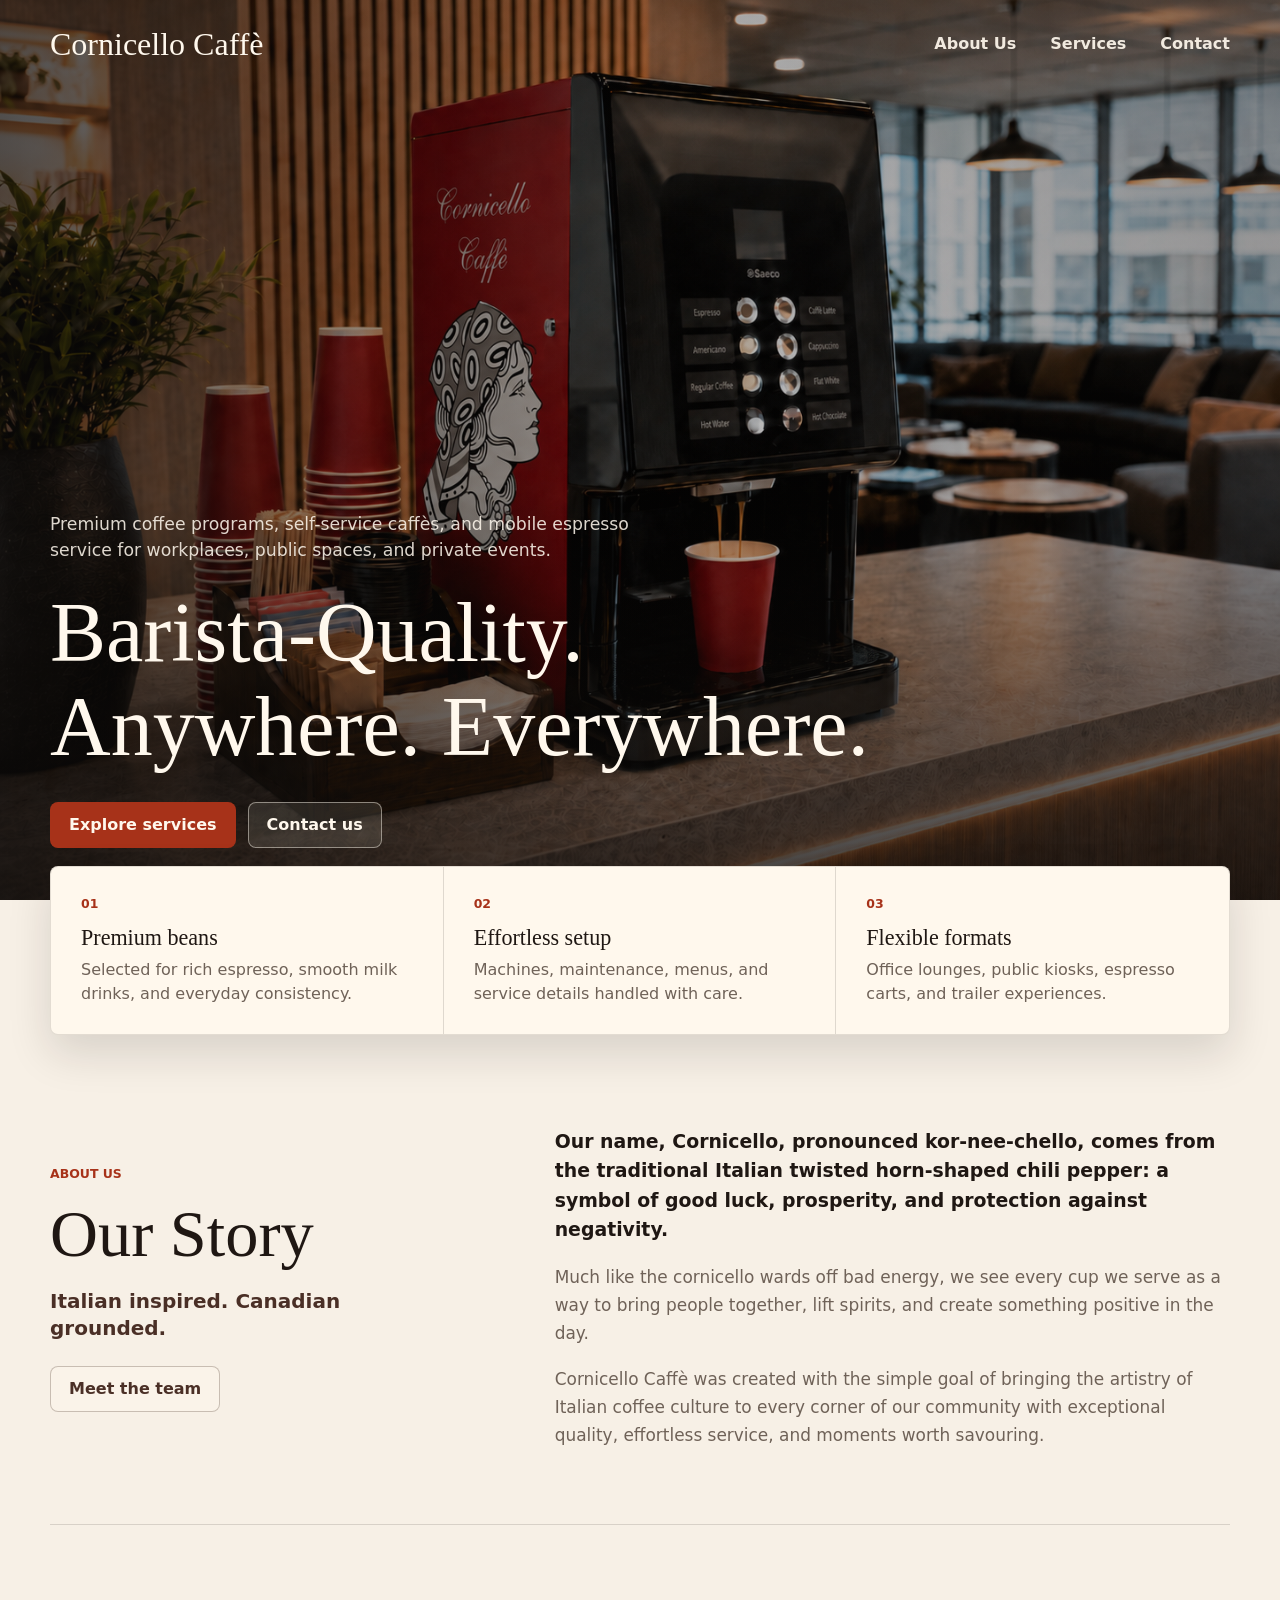
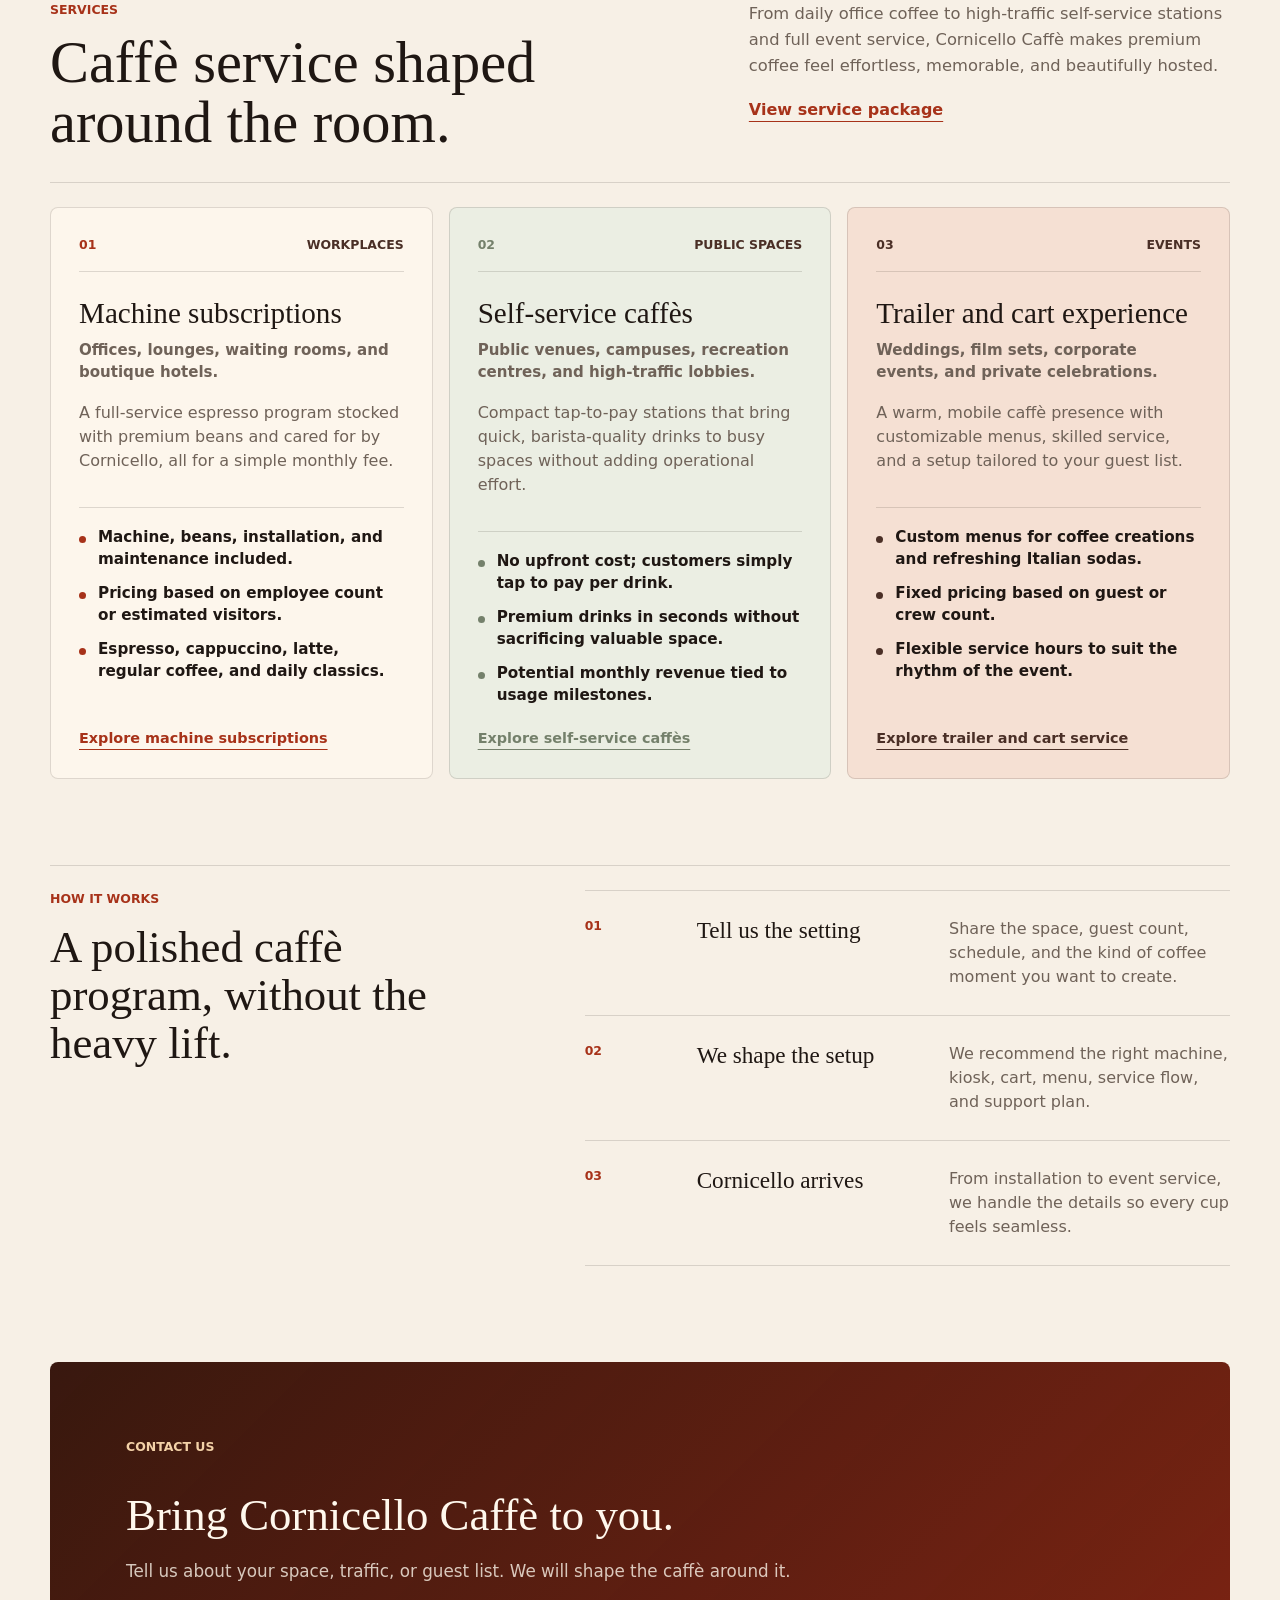
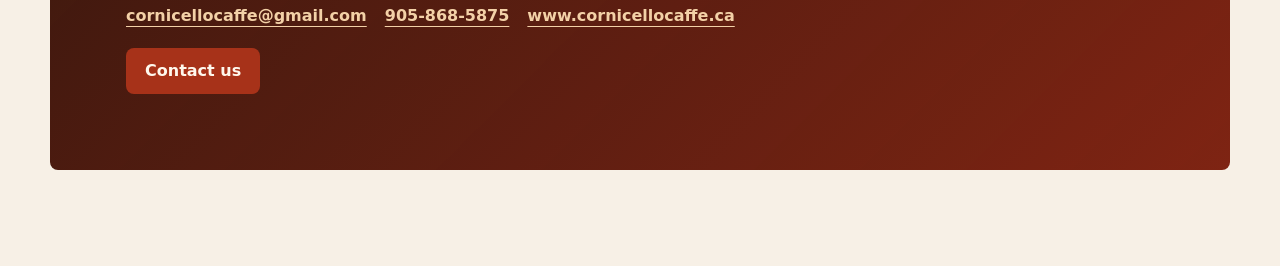
==== index.html @ edb23124 "Make contact actions work in-page" ====
<!doctype html>
<html lang="en">
  <head>
    <meta charset="utf-8">
    <meta name="viewport" content="width=device-width, initial-scale=1">
    <title>Cornicello Caff&egrave;</title>
    <meta name="description" content="Cornicello Caff&egrave; brings espresso, dolci, and a warm Italian caff&egrave; moment wherever people gather.">
    <link rel="stylesheet" href="styles.css?v=contact-panel">
    <script src="script.js?v=contact-panel" defer></script>
  </head>
  <body>
    <main>
      <section id="neighborhood" class="homepage is-active" data-homepage aria-label="Cornicello Caffe homepage">
        <div class="photo-hero hero-counter">
          <img class="photo-hero-media" src="assets/cornicello-real-machine-hero.png" alt="Cornicello Caffe red espresso machine on a marble counter">
          <div class="photo-overlay"></div>
          <header class="site-nav">
            <a class="wordmark" href="#neighborhood">Cornicello Caff&egrave;</a>
            <nav aria-label="Cornicello navigation">
              <a href="#photo-about">About Us</a>
              <a href="#photo-services">Services</a>
              <a href="#contact">Contact</a>
            </nav>
          </header>
          <div class="hero-statement">
            <p>Premium coffee programs, self-service caff&egrave;s, and mobile espresso service for workplaces, public spaces, and private events.</p>
            <h1>
              Barista-Quality.<br>
              <span>Anywhere. Everywhere.</span>
            </h1>
            <div class="hero-actions">
              <a class="button primary" href="#photo-services">Explore services</a>
              <a class="button secondary" href="#contact">Contact us</a>
            </div>
          </div>
        </div>

        <section class="promise-strip" aria-label="Cornicello service promises">
          <article>
            <span>01</span>
            <strong>Premium beans</strong>
            <p>Selected for rich espresso, smooth milk drinks, and everyday consistency.</p>
          </article>
          <article>
            <span>02</span>
            <strong>Effortless setup</strong>
            <p>Machines, maintenance, menus, and service details handled with care.</p>
          </article>
          <article>
            <span>03</span>
            <strong>Flexible formats</strong>
            <p>Office lounges, public kiosks, espresso carts, and trailer experiences.</p>
          </article>
        </section>

        <section class="feature-intro story-section" id="photo-about">
          <div class="story-heading">
            <p class="eyebrow">About us</p>
            <h2>Our Story</h2>
            <p class="section-deck">Italian inspired. Canadian grounded.</p>
            <a class="button secondary story-team-link" href="team.html">Meet the team</a>
          </div>
          <div class="about-copy">
            <p class="lead-copy">
              Our name, Cornicello, pronounced kor-nee-chello, comes from the traditional Italian
              twisted horn-shaped chili pepper: a symbol of good luck, prosperity, and protection
              against negativity.
            </p>
            <p>
              Much like the cornicello wards off bad energy, we see every cup we serve as a way
              to bring people together, lift spirits, and create something positive in the day.
            </p>
            <p>
              Cornicello Caff&egrave; was created with the simple goal of bringing the artistry of
              Italian coffee culture to every corner of our community with exceptional quality,
              effortless service, and moments worth savouring.
            </p>
          </div>
        </section>

        <section class="services-section" id="photo-services" aria-label="Cornicello services">
          <div class="services-header">
            <div>
              <p class="eyebrow">Services</p>
              <h2>Caff&egrave; service shaped around the room.</h2>
            </div>
            <div>
              <p>
                From daily office coffee to high-traffic self-service stations and full event service,
                Cornicello Caff&egrave; makes premium coffee feel effortless, memorable, and beautifully hosted.
              </p>
              <a class="text-link" href="assets/cornicello-services.pdf">View service package</a>
            </div>
          </div>

          <div class="service-cards">
            <a class="service-card" href="machine-subscriptions.html">
              <div class="service-topline">
                <p class="service-number">01</p>
                <p class="service-tag">Workplaces</p>
              </div>
              <h3>Machine subscriptions</h3>
              <p class="service-fit">Offices, lounges, waiting rooms, and boutique hotels.</p>
              <p>
                A full-service espresso program stocked with premium beans and cared for by
                Cornicello, all for a simple monthly fee.
              </p>
              <ul>
                <li>Machine, beans, installation, and maintenance included.</li>
                <li>Pricing based on employee count or estimated visitors.</li>
                <li>Espresso, cappuccino, latte, regular coffee, and daily classics.</li>
              </ul>
              <span class="card-link">Explore machine subscriptions</span>
            </a>

            <a class="service-card" href="self-service-caffes.html">
              <div class="service-topline">
                <p class="service-number">02</p>
                <p class="service-tag">Public spaces</p>
              </div>
              <h3>Self-service caff&egrave;s</h3>
              <p class="service-fit">Public venues, campuses, recreation centres, and high-traffic lobbies.</p>
              <p>
                Compact tap-to-pay stations that bring quick, barista-quality drinks to busy
                spaces without adding operational effort.
              </p>
              <ul>
                <li>No upfront cost; customers simply tap to pay per drink.</li>
                <li>Premium drinks in seconds without sacrificing valuable space.</li>
                <li>Potential monthly revenue tied to usage milestones.</li>
              </ul>
              <span class="card-link">Explore self-service caff&egrave;s</span>
            </a>

            <a class="service-card" id="photo-contact" href="trailer-cart-experience.html">
              <div class="service-topline">
                <p class="service-number">03</p>
                <p class="service-tag">Events</p>
              </div>
              <h3>Trailer and cart experience</h3>
              <p class="service-fit">Weddings, film sets, corporate events, and private celebrations.</p>
              <p>
                A warm, mobile caff&egrave; presence with customizable menus, skilled service,
                and a setup tailored to your guest list.
              </p>
              <ul>
                <li>Custom menus for coffee creations and refreshing Italian sodas.</li>
                <li>Fixed pricing based on guest or crew count.</li>
                <li>Flexible service hours to suit the rhythm of the event.</li>
              </ul>
              <span class="card-link">Explore trailer and cart service</span>
            </a>
          </div>
        </section>

        <section class="process-section" aria-label="How Cornicello works">
          <div class="process-header">
            <p class="eyebrow">How it works</p>
            <h2>A polished caff&egrave; program, without the heavy lift.</h2>
          </div>

          <div class="process-steps">
            <article>
              <span>01</span>
              <h3>Tell us the setting</h3>
              <p>Share the space, guest count, schedule, and the kind of coffee moment you want to create.</p>
            </article>
            <article>
              <span>02</span>
              <h3>We shape the setup</h3>
              <p>We recommend the right machine, kiosk, cart, menu, service flow, and support plan.</p>
            </article>
            <article>
              <span>03</span>
              <h3>Cornicello arrives</h3>
              <p>From installation to event service, we handle the details so every cup feels seamless.</p>
            </article>
          </div>
        </section>

        <section class="closing-band" id="contact" aria-label="Book Cornicello Caffe">
          <p class="eyebrow">Contact us</p>
          <h2>Bring Cornicello Caff&egrave; to you.</h2>
          <p>Tell us about your space, traffic, or guest list. We will shape the caff&egrave; around it.</p>
          <div class="contact-details" aria-label="Cornicello Caffe contact details">
            <a href="mailto:cornicellocaffe@gmail.com">cornicellocaffe@gmail.com</a>
            <a href="tel:+19058685875">905-868-5875</a>
            <a href="https://www.cornicellocaffe.ca">www.cornicellocaffe.ca</a>
          </div>
          <button class="button primary" type="button" data-contact-trigger aria-expanded="false" aria-controls="contact-options">Contact us</button>
          <div class="contact-panel" id="contact-options" tabindex="-1" hidden>
            <h3>Start with a few details.</h3>
            <p>
              Tell us which service you are interested in, where you are located,
              and the employee, visitor, or guest count you have in mind.
            </p>
            <div class="contact-actions">
              <a class="button secondary" href="mailto:cornicellocaffe@gmail.com?subject=Cornicello%20Caff%C3%A8%20inquiry">Open email</a>
              <a class="button secondary" href="tel:+19058685875">Call us</a>
              <button class="button secondary" type="button" data-copy-email>Copy email</button>
            </div>
            <p class="copy-status" aria-live="polite"></p>
          </div>
        </section>
      </section>
    </main>
  </body>
</html>
---- styles.css ----
:root {
  --paper: #f7f0e6;
  --ink: #1f1713;
  --muted: #6f6258;
  --espresso: #4a2f26;
  --red: #a73219;
  --red-deep: #7d220f;
  --cream: #fff8ed;
  --sage: #74806b;
  --blue: #526c78;
  --line: rgba(31, 23, 19, 0.14);
  --sans: Inter, ui-sans-serif, system-ui, -apple-system, BlinkMacSystemFont, "Segoe UI", sans-serif;
  --serif: Georgia, "Times New Roman", serif;
}

* {
  box-sizing: border-box;
}

body {
  margin: 0;
  color: var(--ink);
  background: var(--paper);
  font-family: var(--sans);
  line-height: 1.5;
}

img {
  display: block;
  max-width: 100%;
}

a {
  color: inherit;
  text-decoration: none;
}

.preview-bar {
  position: sticky;
  top: 0;
  z-index: 20;
  display: flex;
  align-items: center;
  justify-content: space-between;
  gap: 18px;
  padding: 12px 18px;
  background: rgba(255, 248, 237, 0.88);
  border-bottom: 1px solid rgba(31, 23, 19, 0.12);
  backdrop-filter: blur(18px);
}

.preview-logo {
  display: inline-flex;
  align-items: center;
  gap: 10px;
  min-width: max-content;
  font-family: var(--serif);
  font-size: 1.05rem;
  font-weight: 700;
}

.mark {
  display: grid;
  width: 38px;
  height: 38px;
  overflow: hidden;
  place-items: center;
  background: var(--red);
  border-radius: 50%;
}

.mark img {
  width: 42px;
  max-width: none;
  transform: translate(-1px, 6px) scale(1.72);
  transform-origin: 50% 25%;
}

.layout-tabs {
  display: flex;
  gap: 6px;
  padding: 5px;
  background: rgba(234, 217, 195, 0.9);
  border: 1px solid rgba(31, 23, 19, 0.12);
  border-radius: 8px;
}

.layout-tab {
  flex: 1 1 0;
  min-width: 0;
  min-height: 38px;
  padding: 0 14px;
  color: var(--espresso);
  background: transparent;
  border: 0;
  border-radius: 6px;
  font: 800 0.88rem/1 var(--sans);
  white-space: nowrap;
  cursor: pointer;
}

.layout-tab:hover,
.layout-tab:focus-visible {
  outline: 2px solid rgba(167, 50, 25, 0.35);
  outline-offset: 2px;
}

.layout-tab.is-active {
  color: var(--cream);
  background: var(--espresso);
  box-shadow: 0 6px 18px rgba(58, 36, 28, 0.18);
}

.tab-short {
  display: none;
}

.mobile-line {
  display: none;
}

.homepage {
  min-height: 100vh;
}

.homepage.is-active {
  display: block;
}

.site-nav {
  position: relative;
  z-index: 3;
  display: flex;
  align-items: center;
  justify-content: space-between;
  gap: 24px;
  width: min(1180px, calc(100% - 80px));
  margin: 0 auto;
  padding: 28px 0;
  color: var(--cream);
}

.site-nav.light {
  color: var(--ink);
}

.site-nav-page {
  color: var(--ink);
}

.wordmark {
  font-family: var(--serif);
  font-size: 2rem;
  line-height: 1;
}

.site-nav nav {
  display: flex;
  align-items: center;
  gap: 34px;
  font-size: 1rem;
  font-weight: 600;
}

.site-nav nav a {
  color: inherit;
  opacity: 0.92;
}

.site-nav nav a:hover,
.site-nav nav a:focus-visible {
  opacity: 1;
  outline: none;
  text-decoration: underline;
  text-underline-offset: 6px;
}

.photo-hero,
.kiosk-hero {
  position: relative;
  min-height: 100vh;
  overflow: hidden;
  color: var(--cream);
  background: #17110f;
}

.photo-hero-media {
  position: absolute;
  inset: 0;
  z-index: 0;
  width: 100%;
  height: 100%;
  object-fit: cover;
}

.hero-counter .photo-hero-media {
  object-position: 52% 50%;
}

.kiosk-hero .photo-hero-media {
  object-position: 50% 48%;
}

.photo-overlay {
  position: absolute;
  inset: 0;
  z-index: 1;
  background:
    linear-gradient(90deg, rgba(12, 10, 9, 0.66), rgba(12, 10, 9, 0.18) 50%, rgba(12, 10, 9, 0.32)),
    linear-gradient(0deg, rgba(12, 10, 9, 0.72), rgba(12, 10, 9, 0.08) 46%, rgba(12, 10, 9, 0.18));
}

.hero-statement {
  position: absolute;
  z-index: 2;
  left: max(40px, calc((100% - 1180px) / 2));
  bottom: 52px;
  width: min(100% - 80px, 940px);
}

.hero-statement p {
  max-width: 640px;
  margin: 0 0 22px;
  color: rgba(255, 248, 237, 0.86);
  font-size: 1.08rem;
}

.photo-hero .hero-actions {
  margin-top: 28px;
}

.photo-hero .button.secondary {
  color: var(--cream);
  border-color: rgba(255, 248, 237, 0.46);
  background: rgba(255, 248, 237, 0.1);
}

.photo-hero .button.secondary:hover,
.photo-hero .button.secondary:focus-visible {
  border-color: var(--cream);
  background: rgba(255, 248, 237, 0.18);
}

h1,
h2,
h3,
p {
  margin-top: 0;
}

h1,
h2 {
  font-family: var(--serif);
  font-weight: 400;
  letter-spacing: 0;
}

h1 {
  margin-bottom: 0;
  font-size: 5.25rem;
  line-height: 1.12;
}

h2 {
  margin-bottom: 18px;
  font-size: 2.8rem;
  line-height: 1.08;
}

h3 {
  margin-bottom: 10px;
  font-size: 1.12rem;
}

.eyebrow,
.service-tiles span {
  margin: 0 0 14px;
  color: var(--red);
  font-size: 0.78rem;
  font-weight: 900;
  text-transform: uppercase;
}

.photo-hero .eyebrow,
.kiosk-hero .eyebrow {
  color: #f2c68d;
}

.promise-strip {
  position: relative;
  z-index: 4;
  display: grid;
  grid-template-columns: repeat(3, minmax(0, 1fr));
  width: min(1180px, calc(100% - 80px));
  margin: -34px auto 0;
  overflow: hidden;
  background: var(--cream);
  border: 1px solid rgba(31, 23, 19, 0.12);
  border-radius: 8px;
  box-shadow: 0 18px 44px rgba(31, 23, 19, 0.14);
}

.promise-strip article {
  min-height: 142px;
  padding: 28px 30px;
  border-right: 1px solid var(--line);
}

.promise-strip article:last-child {
  border-right: 0;
}

.promise-strip span,
.process-steps span {
  display: block;
  margin-bottom: 12px;
  color: var(--red);
  font-size: 0.78rem;
  font-weight: 900;
}

.promise-strip strong {
  display: block;
  margin-bottom: 8px;
  font-family: var(--serif);
  font-size: 1.38rem;
  font-weight: 400;
  line-height: 1.1;
}

.promise-strip p {
  margin-bottom: 0;
  color: var(--muted);
}

.feature-intro {
  position: relative;
  display: grid;
  grid-template-columns: minmax(260px, 0.62fr) minmax(0, 1fr);
  gap: 86px;
  width: min(1180px, calc(100% - 80px));
  margin: 0 auto;
  padding: 92px 0 74px;
  align-items: center;
  border-bottom: 1px solid var(--line);
}

.story-heading h2 {
  margin-bottom: 18px;
  font-size: 4.15rem;
}

.section-deck {
  max-width: 360px;
  margin-bottom: 24px;
  color: var(--espresso);
  font-size: 1.25rem;
  font-weight: 800;
  line-height: 1.35;
}

.story-team-link {
  width: auto;
}

.about-copy {
  display: grid;
  gap: 18px;
  max-width: 690px;
  margin-top: 0;
  color: var(--muted);
  font-size: 1.06rem;
  line-height: 1.66;
}

.about-copy p {
  margin-bottom: 0;
}

.about-copy .lead-copy {
  color: var(--ink);
  font-size: 1.18rem;
  font-weight: 700;
  line-height: 1.56;
}

.about-copy p:last-child {
  margin-bottom: 0;
}

.team-section {
  margin: 0 0 82px;
  padding: 78px 0 88px;
  color: var(--cream);
  background:
    linear-gradient(135deg, rgba(74, 47, 38, 0.28), rgba(125, 34, 15, 0.08) 46%, rgba(31, 23, 19, 0.22)),
    var(--red-deep);
}

.team-header,
.team-grid {
  width: min(1180px, calc(100% - 80px));
  margin: 0 auto;
}

.team-header {
  display: block;
  max-width: none;
  margin-bottom: 44px;
}

.team-header .eyebrow {
  margin-bottom: 16px;
  color: #f3d1a7;
}

.team-header h2 {
  margin-bottom: 0;
}

.team-header h1 {
  max-width: 780px;
  margin-bottom: 20px;
  font-size: 4.15rem;
  line-height: 1.02;
}

.team-header > p:last-child {
  max-width: 660px;
  margin: 0;
  color: rgba(255, 248, 237, 0.78);
  font-size: 1.08rem;
  line-height: 1.62;
}

.team-grid {
  display: grid;
  grid-template-columns: repeat(2, minmax(0, 1fr));
  gap: 24px;
}

.team-card {
  display: grid;
  grid-template-rows: auto 1fr;
  overflow: hidden;
  color: var(--ink);
  background: var(--cream);
  border: 1px solid rgba(255, 248, 237, 0.24);
  border-radius: 8px;
  box-shadow: 0 18px 44px rgba(31, 23, 19, 0.2);
}

.team-photo {
  aspect-ratio: 4 / 3;
  margin: 0;
  overflow: hidden;
  background: #ead9c3;
}

.team-photo img {
  width: 100%;
  height: 100%;
  object-fit: cover;
  object-position: 50% 0;
}

.team-copy {
  padding: 28px 30px 34px;
}

.team-role {
  margin-bottom: 12px;
  color: var(--red);
  font-size: 0.78rem;
  font-weight: 900;
  letter-spacing: 0;
  text-transform: uppercase;
}

.team-copy h3 {
  margin-bottom: 14px;
  font-family: var(--serif);
  font-size: 2.15rem;
  font-weight: 400;
  line-height: 1.08;
}

.team-copy h2 {
  margin-bottom: 14px;
  font-size: 2.15rem;
}

.team-copy p:last-child {
  margin-bottom: 0;
  color: var(--muted);
}

.team-page {
  background: var(--paper);
}

.team-page-section {
  padding-top: 80px;
}

.services-section {
  width: min(1180px, calc(100% - 80px));
  margin: 0 auto 86px;
  padding-top: 76px;
}

.services-header {
  display: grid;
  grid-template-columns: minmax(0, 0.95fr) minmax(320px, 0.72fr);
  gap: 64px;
  align-items: start;
  margin-bottom: 24px;
  padding-bottom: 30px;
  border-bottom: 1px solid var(--line);
}

.services-header h2 {
  max-width: 700px;
  margin-bottom: 0;
  font-size: 3.65rem;
  line-height: 1.02;
}

.services-header p:not(.eyebrow) {
  max-width: 560px;
  margin-bottom: 18px;
  color: var(--muted);
  font-size: 1.02rem;
  line-height: 1.62;
}

.text-link {
  display: inline-flex;
  color: var(--red);
  font-weight: 900;
  text-decoration: underline;
  text-underline-offset: 6px;
}

.text-link:hover,
.text-link:focus-visible {
  color: var(--red-deep);
  outline: none;
}

.service-cards {
  display: grid;
  grid-template-columns: repeat(3, minmax(0, 1fr));
  gap: 16px;
}

.service-card {
  display: flex;
  min-height: 0;
  flex-direction: column;
  padding: 28px;
  background: rgba(255, 248, 237, 0.78);
  border: 1px solid var(--line);
  border-radius: 8px;
  transition: transform 180ms ease, box-shadow 180ms ease, border-color 180ms ease;
}

.service-card:hover,
.service-card:focus-visible {
  border-color: rgba(167, 50, 25, 0.28);
  transform: translateY(-3px);
  box-shadow: 0 18px 44px rgba(31, 23, 19, 0.12);
  outline: 2px solid rgba(167, 50, 25, 0.32);
  outline-offset: 3px;
}

.service-card:nth-child(2) {
  background: rgba(232, 238, 226, 0.78);
}

.service-card:nth-child(3) {
  background: rgba(245, 220, 205, 0.78);
}

.service-topline {
  display: flex;
  align-items: center;
  justify-content: space-between;
  gap: 16px;
  margin-bottom: 26px;
  padding-bottom: 16px;
  border-bottom: 1px solid var(--line);
}

.service-number,
.service-tag {
  margin-bottom: 0;
  color: var(--red);
  font-size: 0.78rem;
  font-weight: 900;
  text-transform: uppercase;
}

.service-tag {
  color: var(--espresso);
  letter-spacing: 0;
}

.service-card:nth-child(2) .service-number {
  color: var(--sage);
}

.service-card:nth-child(3) .service-number {
  color: var(--espresso);
}

.service-card h3 {
  margin-bottom: 12px;
  font-family: var(--serif);
  font-size: 1.82rem;
  font-weight: 400;
  line-height: 1.04;
}

.service-fit {
  margin-bottom: 18px;
  color: var(--red);
  font-size: 0.94rem;
  font-weight: 800;
  line-height: 1.42;
}

.service-card p:not(.service-number):not(.service-tag) {
  color: var(--muted);
}

.service-card .service-fit {
  color: var(--red);
}

.service-card ul {
  display: grid;
  gap: 12px;
  margin: 18px 0 0;
  padding: 18px 0 0;
  border-top: 1px solid var(--line);
  list-style: none;
}

.service-card li {
  position: relative;
  padding-left: 19px;
  color: var(--ink);
  font-size: 0.95rem;
  font-weight: 700;
  line-height: 1.45;
}

.service-card li::before {
  position: absolute;
  top: 0.66em;
  left: 0;
  width: 7px;
  height: 7px;
  background: var(--red);
  border-radius: 50%;
  content: "";
}

.service-card:nth-child(2) li::before {
  background: var(--sage);
}

.service-card:nth-child(3) li::before {
  background: var(--espresso);
}

.card-link {
  display: inline-flex;
  margin-top: auto;
  padding-top: 22px;
  color: var(--red);
  font-size: 0.9rem;
  font-weight: 900;
  text-decoration: underline;
  text-underline-offset: 6px;
}

.service-card:nth-child(2) .card-link {
  color: var(--sage);
}

.service-card:nth-child(3) .card-link {
  color: var(--espresso);
}

.process-section {
  display: grid;
  grid-template-columns: 0.72fr 1fr;
  gap: 70px;
  width: min(1180px, calc(100% - 80px));
  margin: 0 auto 96px;
  padding-top: 24px;
  border-top: 1px solid var(--line);
}

.process-header h2 {
  margin-bottom: 0;
}

.process-steps {
  display: grid;
  gap: 0;
  border-top: 1px solid var(--line);
}

.process-steps article {
  display: grid;
  grid-template-columns: 90px 0.82fr 1fr;
  gap: 22px;
  padding: 26px 0;
  border-bottom: 1px solid var(--line);
}

.process-steps h3 {
  margin-bottom: 0;
  font-family: var(--serif);
  font-size: 1.45rem;
  font-weight: 400;
  line-height: 1.12;
}

.process-steps p {
  margin-bottom: 0;
  color: var(--muted);
}

.service-tiles {
  display: grid;
  grid-template-columns: repeat(3, 1fr);
  width: min(1180px, calc(100% - 80px));
  margin: 0 auto 92px;
  border: 1px solid var(--line);
}

.service-tiles article {
  min-height: 220px;
  padding: 34px;
  background: rgba(255, 248, 237, 0.62);
  border-right: 1px solid var(--line);
}

.service-tiles article:nth-child(2) {
  background: rgba(232, 238, 226, 0.72);
}

.service-tiles article:last-child {
  border-right: 0;
  background: rgba(245, 220, 205, 0.72);
}

.service-tiles p,
.stacked-list p,
.detail-list p {
  color: var(--muted);
}

.closing-band {
  display: grid;
  gap: 20px;
  width: min(1180px, calc(100% - 80px));
  margin: 0 auto 96px;
  padding: 76px;
  color: var(--cream);
  background:
    linear-gradient(135deg, rgba(32, 18, 12, 0.82), rgba(121, 34, 18, 0.88)),
    var(--red);
  border-radius: 8px;
}

.closing-band .eyebrow {
  color: #f3d1a7;
}

.closing-band h2 {
  max-width: 830px;
  margin-bottom: 0;
}

.closing-band p:not(.eyebrow) {
  max-width: 680px;
  margin-bottom: 0;
  color: rgba(255, 248, 237, 0.78);
  font-size: 1.05rem;
}

.contact-details {
  display: flex;
  flex-wrap: wrap;
  gap: 10px 18px;
  max-width: 780px;
}

.contact-details a {
  color: #f3d1a7;
  font-weight: 900;
  text-decoration: underline;
  text-underline-offset: 5px;
}

.contact-details a:hover,
.contact-details a:focus-visible {
  color: var(--cream);
  outline: none;
}

.closing-band .button {
  justify-self: start;
}

.contact-panel {
  display: grid;
  gap: 14px;
  max-width: 760px;
  margin-top: 4px;
  padding: 24px;
  background: rgba(255, 248, 237, 0.1);
  border: 1px solid rgba(255, 248, 237, 0.22);
  border-radius: 8px;
}

.contact-panel[hidden] {
  display: none;
}

.contact-panel:focus {
  outline: 2px solid rgba(243, 209, 167, 0.58);
  outline-offset: 4px;
}

.contact-panel h3 {
  margin-bottom: 0;
  color: var(--cream);
  font-family: var(--serif);
  font-size: 1.65rem;
  font-weight: 400;
  line-height: 1.12;
}

.contact-panel p {
  margin-bottom: 0;
}

.contact-actions {
  display: flex;
  flex-wrap: wrap;
  gap: 10px;
  padding-top: 4px;
}

.contact-panel .button.secondary {
  color: var(--cream);
  border-color: rgba(255, 248, 237, 0.38);
  background: rgba(255, 248, 237, 0.08);
}

.contact-panel .button.secondary:hover,
.contact-panel .button.secondary:focus-visible {
  border-color: var(--cream);
  background: rgba(255, 248, 237, 0.16);
  outline: none;
}

.copy-status {
  min-height: 1.4em;
  color: #f3d1a7;
  font-weight: 900;
}

.office-layout {
  min-height: 100vh;
  background:
    linear-gradient(180deg, rgba(255, 248, 237, 0.92), rgba(245, 236, 224, 1)),
    var(--paper);
}

.office-hero {
  display: grid;
  grid-template-columns: 0.86fr 1.14fr;
  gap: 54px;
  width: min(1180px, calc(100% - 80px));
  margin: 0 auto;
  padding: 58px 0 74px;
  align-items: center;
}

.office-copy p:not(.eyebrow) {
  max-width: 620px;
  color: var(--muted);
  font-size: 1.08rem;
}

.office-copy h1 {
  max-width: 600px;
  margin-bottom: 22px;
  color: var(--ink);
  font-size: 4.6rem;
  line-height: 1.02;
}

.office-photo {
  position: relative;
  min-height: 650px;
  margin: 0;
  overflow: hidden;
  border-radius: 8px;
  box-shadow: 0 24px 80px rgba(48, 34, 24, 0.22);
}

.office-photo img {
  width: 100%;
  height: 100%;
  min-height: 650px;
  object-fit: cover;
  object-position: 50% 48%;
}

.hero-actions {
  display: flex;
  flex-wrap: wrap;
  gap: 12px;
  margin-top: 30px;
}

.button {
  display: inline-flex;
  min-height: 46px;
  align-items: center;
  justify-content: center;
  padding: 0 18px;
  border: 1px solid transparent;
  border-radius: 8px;
  cursor: pointer;
  font: 800 1rem/1 var(--sans);
  font-weight: 800;
}

.button.primary {
  color: var(--cream);
  background: var(--red);
}

.button.primary:hover,
.button.primary:focus-visible {
  background: var(--red-deep);
  outline: none;
}

.button.secondary {
  color: var(--espresso);
  border-color: rgba(74, 47, 38, 0.28);
  background: rgba(255, 248, 237, 0.36);
}

.button.secondary:hover,
.button.secondary:focus-visible {
  border-color: var(--espresso);
  outline: none;
}

.metrics-row {
  display: grid;
  grid-template-columns: repeat(3, 1fr);
  width: min(1180px, calc(100% - 80px));
  margin: 0 auto;
  border-top: 1px solid var(--line);
  border-bottom: 1px solid var(--line);
}

.metrics-row article {
  display: flex;
  min-height: 112px;
  align-items: center;
  justify-content: space-between;
  gap: 24px;
  padding: 28px 30px;
  border-right: 1px solid var(--line);
}

.metrics-row article:last-child {
  border-right: 0;
}

.metrics-row strong {
  color: var(--red);
  font-family: var(--serif);
  font-size: 2.2rem;
  font-weight: 400;
}

.metrics-row span {
  font-size: 1.05rem;
  font-weight: 800;
}

.office-services {
  display: grid;
  grid-template-columns: 0.9fr 1.1fr;
  gap: 70px;
  width: min(1180px, calc(100% - 80px));
  margin: 0 auto;
  padding: 86px 0 96px;
}

.stacked-list,
.detail-list {
  display: grid;
  gap: 14px;
}

.stacked-list article,
.detail-list article {
  padding: 24px 0;
  border-bottom: 1px solid var(--line);
}

.kiosk-panel {
  position: relative;
  z-index: 2;
  width: min(620px, calc(100% - 80px));
  margin: 18vh 0 0 max(40px, calc((100% - 1180px) / 2));
}

.kiosk-panel h1 {
  margin-bottom: 22px;
  font-size: 4.2rem;
  line-height: 1.03;
}

.kiosk-panel p:not(.eyebrow) {
  max-width: 560px;
  color: rgba(255, 248, 237, 0.84);
  font-size: 1.05rem;
}

.kiosk-details {
  display: grid;
  grid-template-columns: 0.8fr 1.2fr;
  gap: 70px;
  width: min(1180px, calc(100% - 80px));
  margin: 0 auto;
  padding: 86px 0 96px;
  align-items: center;
}

.kiosk-details figure {
  margin: 0;
  padding: 36px;
  background: rgba(255, 248, 237, 0.72);
  border: 1px solid var(--line);
  border-radius: 8px;
}

.kiosk-details img {
  width: 100%;
  max-height: 560px;
  object-fit: contain;
}

.service-detail-page {
  background: var(--paper);
}

.service-detail-nav {
  border-bottom: 1px solid var(--line);
}

.breadcrumb {
  display: inline-flex;
  margin-bottom: 22px;
  color: var(--red);
  font-size: 0.86rem;
  font-weight: 900;
  text-decoration: underline;
  text-underline-offset: 6px;
}

.service-detail-hero {
  display: grid;
  grid-template-columns: minmax(0, 0.9fr) minmax(380px, 1.1fr);
  gap: 54px;
  width: min(1180px, calc(100% - 80px));
  margin: 0 auto;
  padding: 72px 0 62px;
  align-items: center;
}

.service-detail-copy h1 {
  max-width: 650px;
  margin-bottom: 22px;
  color: var(--ink);
  font-size: 4.65rem;
  line-height: 1.02;
}

.service-detail-copy > p:not(.eyebrow) {
  max-width: 620px;
  color: var(--muted);
  font-size: 1.08rem;
  line-height: 1.64;
}

.service-detail-photo {
  min-height: 560px;
  margin: 0;
  overflow: hidden;
  background: #ead9c3;
  border-radius: 8px;
  box-shadow: 0 24px 70px rgba(48, 34, 24, 0.2);
}

.service-detail-photo img {
  width: 100%;
  height: 100%;
  min-height: 560px;
  object-fit: cover;
}

.service-detail-photo.contain {
  display: grid;
  min-height: 560px;
  padding: 34px;
  place-items: center;
}

.service-detail-photo.contain img {
  max-height: 520px;
  min-height: 0;
  object-fit: contain;
}

.service-summary-strip {
  display: grid;
  grid-template-columns: repeat(3, minmax(0, 1fr));
  width: min(1180px, calc(100% - 80px));
  margin: 0 auto 84px;
  overflow: hidden;
  background: var(--cream);
  border: 1px solid var(--line);
  border-radius: 8px;
}

.service-summary-strip article {
  min-height: 136px;
  padding: 28px 30px;
  border-right: 1px solid var(--line);
}

.service-summary-strip article:last-child {
  border-right: 0;
}

.service-summary-strip span {
  display: block;
  margin-bottom: 10px;
  color: var(--red);
  font-size: 0.76rem;
  font-weight: 900;
  text-transform: uppercase;
}

.service-summary-strip strong {
  display: block;
  font-family: var(--serif);
  font-size: 1.45rem;
  font-weight: 400;
  line-height: 1.12;
}

.service-detail-section {
  width: min(1180px, calc(100% - 80px));
  margin: 0 auto 88px;
  padding-top: 72px;
  border-top: 1px solid var(--line);
}

.service-detail-section > div:first-child {
  max-width: 760px;
  margin-bottom: 30px;
}

.service-detail-section h2 {
  max-width: 760px;
  margin-bottom: 0;
}

.option-grid,
.pricing-grid {
  display: grid;
  gap: 16px;
}

.option-grid {
  grid-template-columns: repeat(3, minmax(0, 1fr));
}

.option-card,
.pricing-card {
  padding: 26px;
  background: rgba(255, 248, 237, 0.72);
  border: 1px solid var(--line);
  border-radius: 8px;
}

.option-card:nth-child(2),
.pricing-card:nth-child(2) {
  background: rgba(232, 238, 226, 0.72);
}

.option-card:nth-child(3),
.pricing-card:nth-child(3) {
  background: rgba(245, 220, 205, 0.72);
}

.option-card h3,
.pricing-card h3 {
  margin-bottom: 12px;
  font-family: var(--serif);
  font-size: 1.7rem;
  font-weight: 400;
  line-height: 1.08;
}

.option-card p,
.pricing-card p {
  margin-bottom: 0;
  color: var(--muted);
}

.option-card ul,
.pricing-card ul {
  display: grid;
  gap: 10px;
  margin: 18px 0 0;
  padding: 18px 0 0;
  border-top: 1px solid var(--line);
  list-style: none;
}

.option-card li,
.pricing-card li {
  position: relative;
  padding-left: 18px;
  color: var(--ink);
  font-size: 0.95rem;
  font-weight: 750;
  line-height: 1.45;
}

.option-card li::before,
.pricing-card li::before {
  position: absolute;
  top: 0.63em;
  left: 0;
  width: 7px;
  height: 7px;
  background: var(--red);
  border-radius: 50%;
  content: "";
}

.pricing-section {
  width: min(1180px, calc(100% - 80px));
  margin: 0 auto 88px;
  padding: 54px;
  color: var(--cream);
  background:
    linear-gradient(135deg, rgba(31, 23, 19, 0.58), rgba(125, 34, 15, 0.82)),
    var(--red-deep);
  border-radius: 8px;
}

.pricing-section > div:first-child {
  max-width: 760px;
  margin-bottom: 30px;
}

.pricing-section .eyebrow {
  color: #f3d1a7;
}

.pricing-section h2 {
  margin-bottom: 0;
}

.pricing-section p {
  color: rgba(255, 248, 237, 0.78);
}

.pricing-grid {
  grid-template-columns: repeat(3, minmax(0, 1fr));
}

.pricing-card {
  background: rgba(255, 248, 237, 0.08);
  border-color: rgba(255, 248, 237, 0.18);
}

.pricing-card:nth-child(2),
.pricing-card:nth-child(3) {
  background: rgba(255, 248, 237, 0.08);
}

.pricing-card p,
.pricing-card li {
  color: rgba(255, 248, 237, 0.82);
}

.pricing-card h3 {
  color: var(--cream);
}

.pricing-card ul {
  border-top-color: rgba(255, 248, 237, 0.18);
}

.pricing-card li::before {
  background: #f3d1a7;
}

.visual-feature {
  display: grid;
  grid-template-columns: minmax(0, 1.05fr) minmax(300px, 0.7fr);
  gap: 54px;
  width: min(1180px, calc(100% - 80px));
  margin: 0 auto 92px;
  align-items: center;
}

.visual-feature figure {
  min-height: 440px;
  margin: 0;
  overflow: hidden;
  background: #ead9c3;
  border-radius: 8px;
}

.visual-feature img {
  width: 100%;
  height: 100%;
  min-height: 440px;
  object-fit: cover;
}

.visual-feature .contain img {
  padding: 26px;
  object-fit: contain;
}

.visual-feature p:not(.eyebrow) {
  color: var(--muted);
  font-size: 1.04rem;
  line-height: 1.64;
}

.related-services {
  width: min(1180px, calc(100% - 80px));
  margin: 0 auto 92px;
  padding-top: 44px;
  border-top: 1px solid var(--line);
}

.related-services h2 {
  max-width: 620px;
}

.related-links {
  display: flex;
  flex-wrap: wrap;
  gap: 12px;
}

@media (max-width: 980px) {
  .preview-bar,
  .office-services {
    align-items: stretch;
    flex-direction: column;
  }

  .layout-tabs {
    width: 100%;
  }

  .site-nav {
    width: min(100% - 40px, 1180px);
  }

  .site-nav nav {
    flex-wrap: wrap;
    gap: 18px;
  }

  .wordmark {
    font-size: 1.65rem;
  }

  h1,
  .team-header h1,
  .office-copy h1,
  .kiosk-panel h1 {
    font-size: 3.4rem;
  }

  h2 {
    font-size: 2.25rem;
  }

  .feature-intro,
  .team-header,
  .team-grid,
  .services-section,
  .promise-strip,
  .process-section,
  .office-hero,
  .office-services,
  .kiosk-details,
  .service-detail-hero,
  .service-summary-strip,
  .service-detail-section,
  .pricing-section,
  .visual-feature,
  .related-services {
    grid-template-columns: 1fr;
    width: min(100% - 40px, 760px);
  }

  .promise-strip {
    border-top: 1px solid var(--line);
  }

  .promise-strip article {
    min-height: 0;
    border-right: 0;
    border-bottom: 1px solid var(--line);
  }

  .promise-strip article:last-child {
    border-bottom: 0;
  }

  .team-section {
    margin-bottom: 70px;
  }

  .team-page-section {
    padding-top: 64px;
  }

  .team-header,
  .services-header {
    grid-template-columns: 1fr;
    gap: 22px;
  }

  .feature-intro {
    align-items: start;
  }

  .story-heading h2 {
    font-size: 3.3rem;
  }

  .services-header h2 {
    font-size: 3rem;
  }

  .service-cards {
    grid-template-columns: 1fr;
  }

  .service-detail-hero {
    padding-top: 54px;
  }

  .service-detail-copy h1 {
    font-size: 3.35rem;
  }

  .service-detail-photo,
  .service-detail-photo img {
    min-height: 520px;
  }

  .service-summary-strip {
    margin-bottom: 70px;
  }

  .service-summary-strip article {
    min-height: 0;
    border-right: 0;
    border-bottom: 1px solid var(--line);
  }

  .service-summary-strip article:last-child {
    border-bottom: 0;
  }

  .service-detail-section,
  .pricing-section,
  .visual-feature {
    gap: 30px;
  }

  .option-grid,
  .pricing-grid {
    grid-template-columns: 1fr;
  }

  .service-card {
    min-height: auto;
  }

  .process-section {
    gap: 30px;
  }

  .process-steps article {
    grid-template-columns: 72px minmax(0, 0.8fr) minmax(0, 1fr);
  }

  .service-tiles,
  .metrics-row {
    grid-template-columns: 1fr;
    width: min(100% - 40px, 760px);
  }

  .service-tiles article,
  .metrics-row article {
    border-right: 0;
    border-bottom: 1px solid var(--line);
  }

  .service-tiles article:last-child,
  .metrics-row article:last-child {
    border-bottom: 0;
  }

  .office-photo,
  .office-photo img {
    min-height: 520px;
  }

  .kiosk-panel {
    margin-top: 12vh;
  }
}

@media (max-width: 560px) {
  .preview-bar {
    padding: 10px;
    overflow-x: hidden;
  }

  .preview-logo {
    font-size: 0.95rem;
  }

  .layout-tabs {
    display: grid;
    grid-template-columns: repeat(3, minmax(0, 1fr));
    width: min(calc(100vw - 20px), 360px);
  }

  .layout-tab {
    padding: 0 4px;
    font-size: 0.78rem;
  }

  .tab-full {
    display: none;
  }

  .tab-short {
    display: inline;
  }

  .photo-hero,
  .kiosk-hero {
    min-height: 100vh;
  }

  .site-nav {
    width: min(100% - 28px, 1180px);
    flex-direction: column;
    align-items: flex-start;
    gap: 14px;
    padding: 20px 0;
  }

  .site-nav nav {
    gap: 14px;
    font-size: 0.92rem;
  }

  .hero-statement {
    left: 14px;
    bottom: 34px;
    width: calc(100% - 28px);
  }

  .hero-counter .photo-hero-media {
    object-position: 56% 48%;
  }

  h1,
  .team-header h1,
  .office-copy h1,
  .kiosk-panel h1 {
    font-size: 2.35rem;
    line-height: 1.08;
  }

  .hero-statement h1 {
    font-size: 2.05rem;
  }

  .desktop-line {
    display: none;
  }

  .mobile-line {
    display: inline;
  }

  .hero-statement p,
  .office-copy p:not(.eyebrow),
  .kiosk-panel p:not(.eyebrow) {
    max-width: 330px;
    font-size: 1rem;
  }

  .feature-intro,
  .team-header,
  .team-grid,
  .services-section,
  .process-section,
  .office-hero,
  .office-services,
  .kiosk-details,
  .service-detail-hero,
  .service-summary-strip,
  .service-detail-section,
  .pricing-section,
  .visual-feature,
  .related-services {
    width: min(100% - 28px, 760px);
    gap: 34px;
    padding: 58px 0;
  }

  .promise-strip {
    width: min(100% - 28px, 760px);
    margin-top: -22px;
  }

  .promise-strip article {
    padding: 24px 22px;
  }

  .story-heading h2,
  .services-header h2 {
    font-size: 2.35rem;
    line-height: 1.06;
  }

  .section-deck {
    max-width: none;
    font-size: 1.05rem;
  }

  .about-copy,
  .about-copy .lead-copy {
    font-size: 1rem;
  }

  .team-section {
    margin-bottom: 58px;
    padding: 58px 0 64px;
  }

  .team-header,
  .team-grid {
    gap: 18px;
    padding: 0;
  }

  .team-header {
    margin-bottom: 26px;
  }

  .team-header > p:last-child {
    font-size: 1rem;
  }

  .team-photo {
    aspect-ratio: 1 / 1;
  }

  .team-copy {
    padding: 24px 22px 28px;
  }

  .team-copy h3 {
    font-size: 1.75rem;
  }

  .team-copy h2 {
    font-size: 1.75rem;
  }

  .team-page-section {
    padding-top: 52px;
  }

  .services-section {
    margin-bottom: 58px;
    padding: 52px 0 0;
  }

  .service-detail-hero {
    padding: 46px 0 42px;
  }

  .service-detail-copy h1 {
    font-size: 2.4rem;
    line-height: 1.06;
  }

  .service-detail-copy > p:not(.eyebrow) {
    font-size: 1rem;
  }

  .service-detail-photo,
  .service-detail-photo img {
    min-height: 390px;
  }

  .service-detail-photo.contain {
    min-height: 390px;
    padding: 20px;
  }

  .service-summary-strip {
    gap: 0;
    margin-bottom: 58px;
    padding: 0;
  }

  .service-summary-strip article {
    padding: 24px 22px;
  }

  .service-detail-section {
    margin-bottom: 58px;
    padding: 52px 0 0;
  }

  .service-detail-section h2,
  .pricing-section h2,
  .visual-feature h2,
  .related-services h2 {
    font-size: 2.25rem;
  }

  .option-card,
  .pricing-card {
    padding: 24px 22px;
  }

  .pricing-section {
    margin-bottom: 58px;
    padding: 38px 22px;
  }

  .visual-feature {
    margin-bottom: 58px;
    padding: 0;
  }

  .visual-feature figure,
  .visual-feature img {
    min-height: 320px;
  }

  .related-services {
    margin-bottom: 58px;
    padding: 42px 0 0;
  }

  .services-header {
    grid-template-columns: 1fr;
    gap: 18px;
    margin-bottom: 22px;
    padding: 0 0 28px;
  }

  .service-cards {
    grid-template-columns: 1fr;
    gap: 18px;
  }

  .service-card {
    padding: 26px 22px;
  }

  .service-card h3 {
    font-size: 1.75rem;
  }

  .process-section {
    margin-bottom: 58px;
    padding: 52px 0 0;
  }

  .process-steps article {
    grid-template-columns: 1fr;
    gap: 8px;
    padding: 22px 0;
  }

  .process-steps h3 {
    font-size: 1.35rem;
  }

  .service-tiles,
  .metrics-row,
  .closing-band {
    width: min(100% - 28px, 760px);
  }

  .closing-band {
    padding: 42px 24px;
    margin-bottom: 58px;
  }

  .hero-actions {
    flex-direction: column;
  }

  .button {
    width: 100%;
  }

  .office-photo,
  .office-photo img {
    min-height: 430px;
  }

  .kiosk-panel {
    width: min(calc(100% - 28px), 340px);
    margin: 8vh 0 0 14px;
  }

  .kiosk-panel h1 {
    font-size: 2rem;
    line-height: 1.1;
  }
}
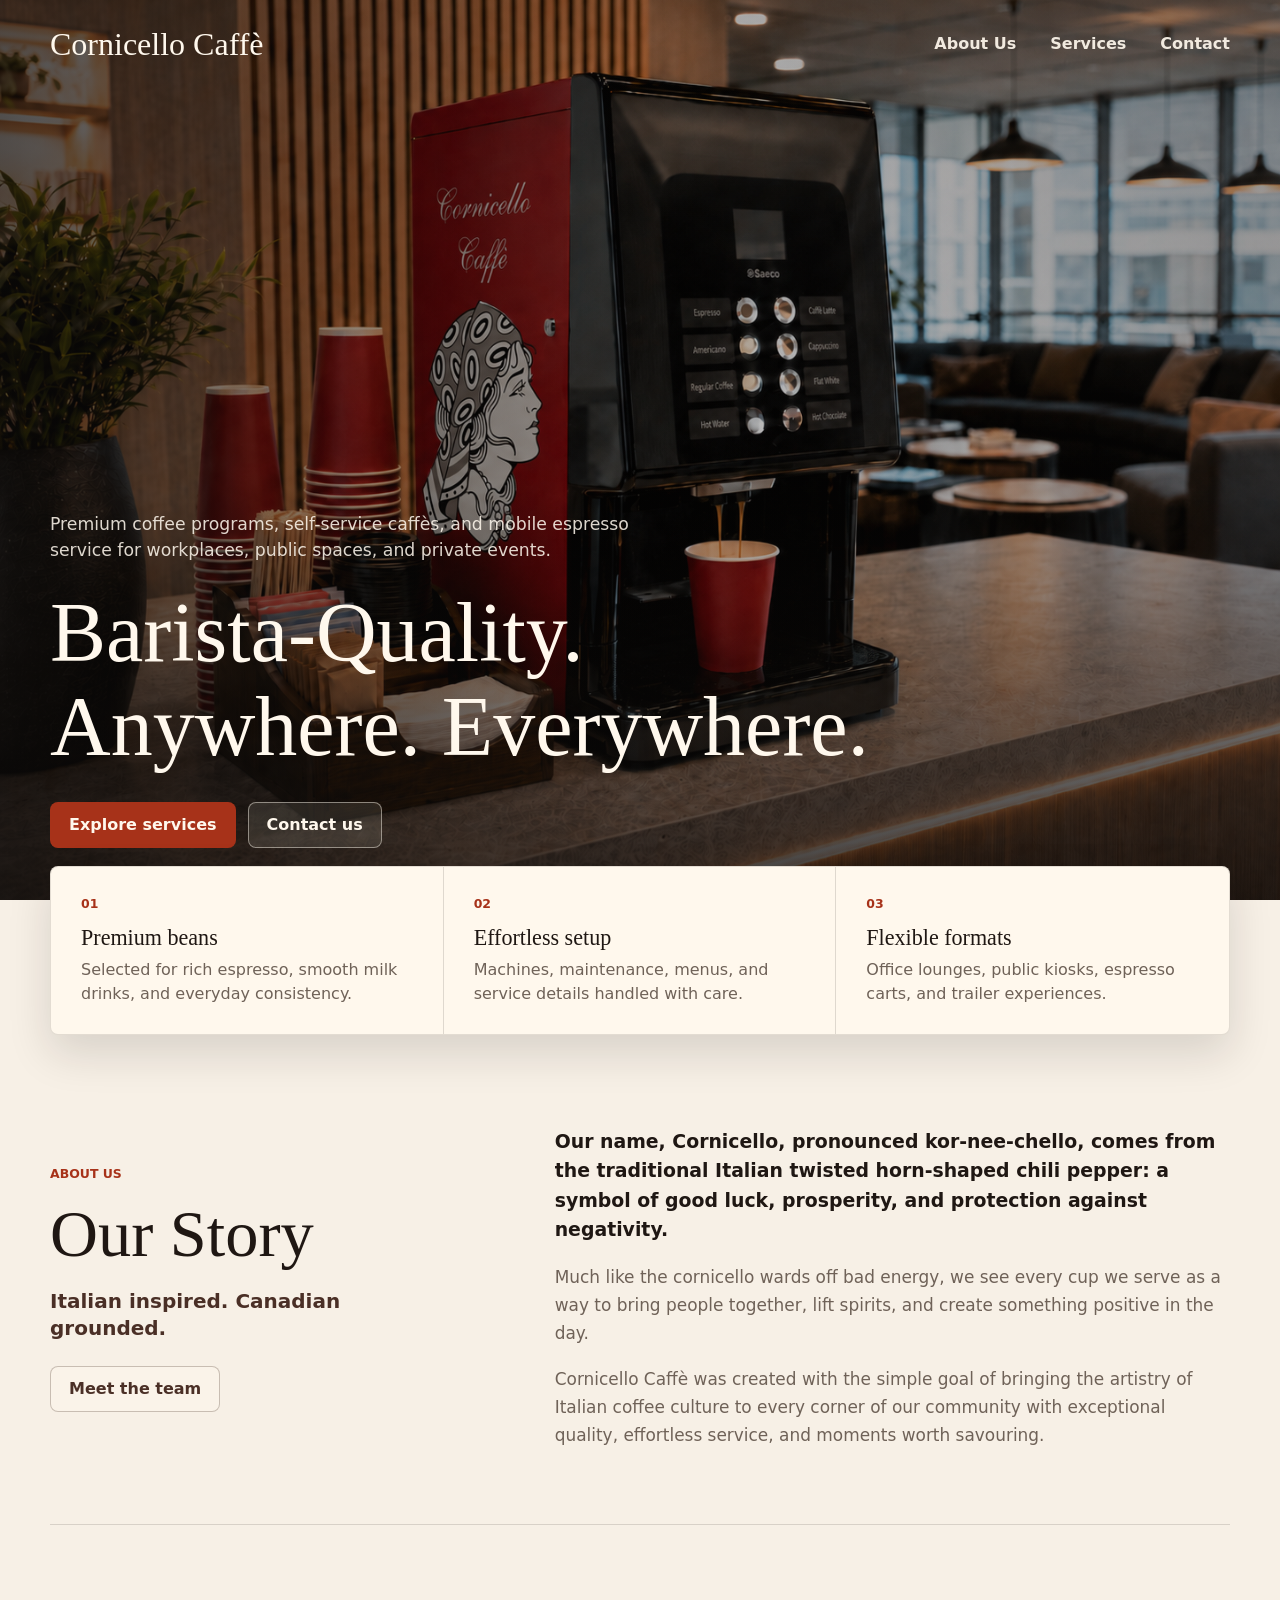
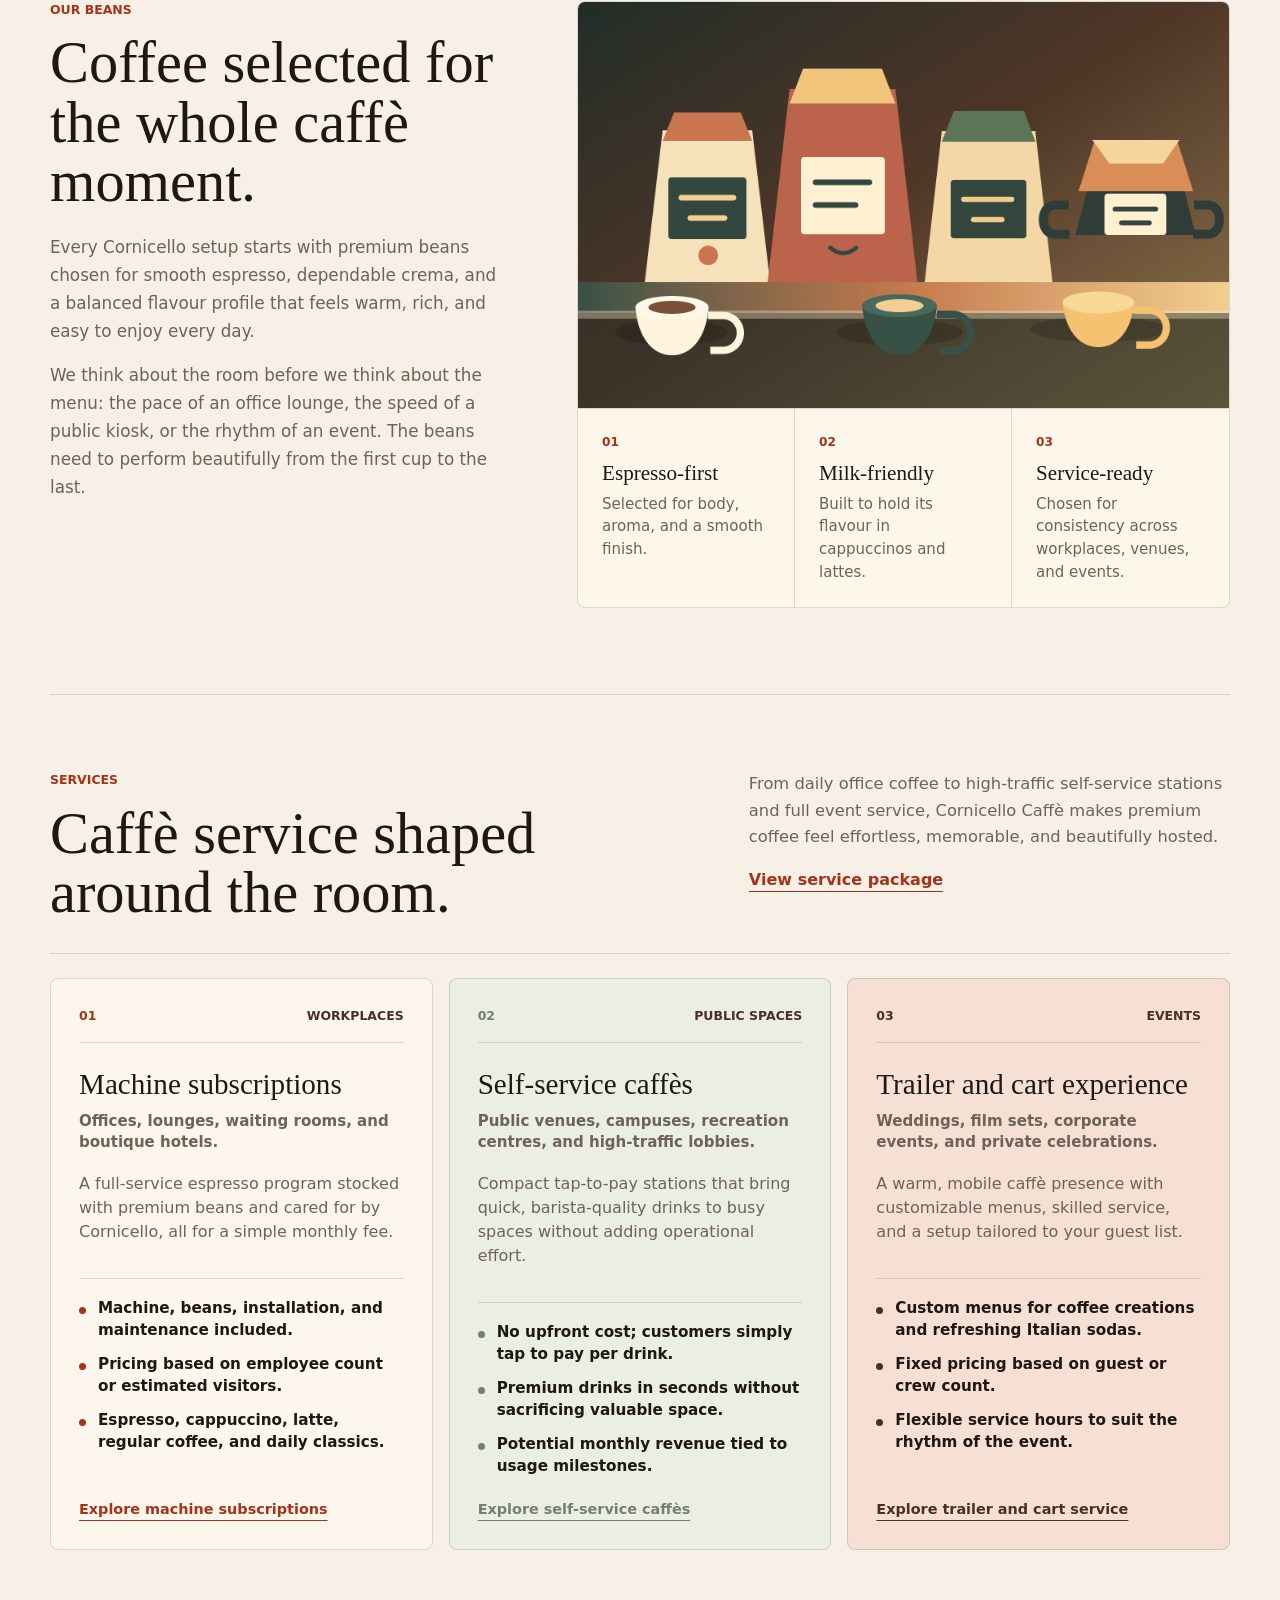
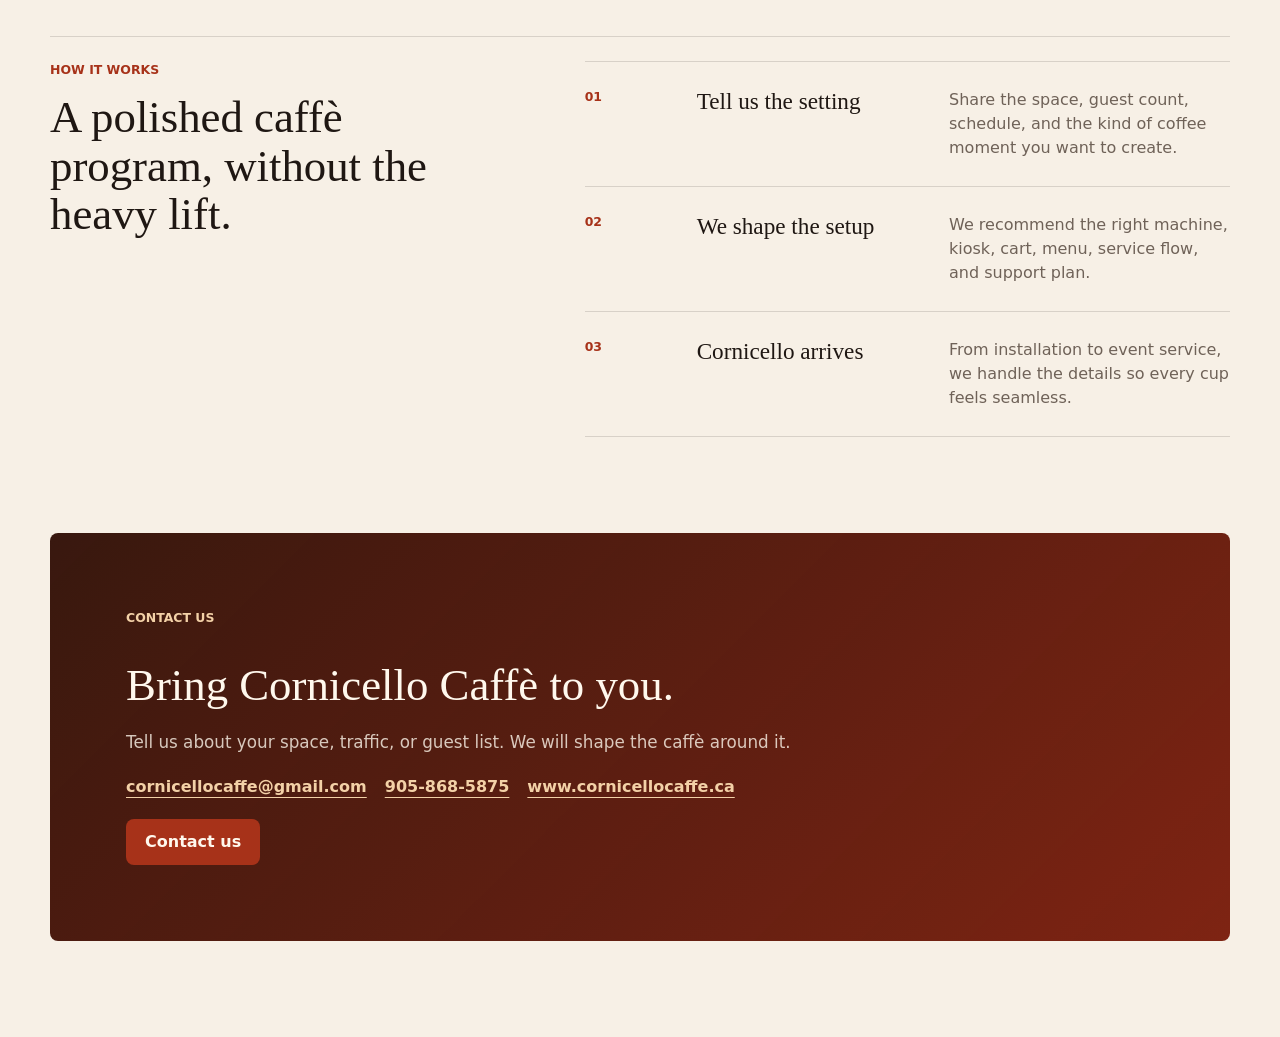
==== commit 29a765a8: "Add Our Beans section" ====
--- a/index.html
+++ b/index.html
@@ -5,7 +5,7 @@
     <meta name="viewport" content="width=device-width, initial-scale=1">
     <title>Cornicello Caff&egrave;</title>
     <meta name="description" content="Cornicello Caff&egrave; brings espresso, dolci, and a warm Italian caff&egrave; moment wherever people gather.">
-    <link rel="stylesheet" href="styles.css?v=contact-panel">
+    <link rel="stylesheet" href="styles.css?v=beans-section">
     <script src="script.js?v=contact-panel" defer></script>
   </head>
   <body>
@@ -78,6 +78,45 @@
           </div>
         </section>
 
+        <section class="beans-section" aria-label="Cornicello coffee beans">
+          <div class="beans-copy">
+            <p class="eyebrow">Our beans</p>
+            <h2>Coffee selected for the whole caff&egrave; moment.</h2>
+            <p>
+              Every Cornicello setup starts with premium beans chosen for smooth espresso,
+              dependable crema, and a balanced flavour profile that feels warm, rich,
+              and easy to enjoy every day.
+            </p>
+            <p>
+              We think about the room before we think about the menu: the pace of an
+              office lounge, the speed of a public kiosk, or the rhythm of an event.
+              The beans need to perform beautifully from the first cup to the last.
+            </p>
+          </div>
+          <div class="beans-panel">
+            <figure>
+              <img src="assets/retail-shelf.png" alt="Illustrated Cornicello Caffe coffee bags and cups on a shelf">
+            </figure>
+            <div class="beans-points">
+              <article>
+                <span>01</span>
+                <strong>Espresso-first</strong>
+                <p>Selected for body, aroma, and a smooth finish.</p>
+              </article>
+              <article>
+                <span>02</span>
+                <strong>Milk-friendly</strong>
+                <p>Built to hold its flavour in cappuccinos and lattes.</p>
+              </article>
+              <article>
+                <span>03</span>
+                <strong>Service-ready</strong>
+                <p>Chosen for consistency across workplaces, venues, and events.</p>
+              </article>
+            </div>
+          </div>
+        </section>
+
         <section class="services-section" id="photo-services" aria-label="Cornicello services">
           <div class="services-header">
             <div>
--- a/styles.css
+++ b/styles.css
@@ -388,6 +388,89 @@
   margin-bottom: 0;
 }
 
+.beans-section {
+  display: grid;
+  grid-template-columns: minmax(280px, 0.7fr) minmax(0, 1fr);
+  gap: 70px;
+  width: min(1180px, calc(100% - 80px));
+  margin: 0 auto;
+  padding: 76px 0 86px;
+  align-items: start;
+  border-bottom: 1px solid var(--line);
+}
+
+.beans-copy h2 {
+  max-width: 620px;
+  margin-bottom: 22px;
+  font-size: 3.65rem;
+  line-height: 1.02;
+}
+
+.beans-copy p:not(.eyebrow) {
+  max-width: 620px;
+  color: var(--muted);
+  font-size: 1.05rem;
+  line-height: 1.66;
+}
+
+.beans-panel {
+  overflow: hidden;
+  background: rgba(255, 248, 237, 0.72);
+  border: 1px solid var(--line);
+  border-radius: 8px;
+}
+
+.beans-panel figure {
+  min-height: 300px;
+  margin: 0;
+  background: #ead9c3;
+}
+
+.beans-panel img {
+  width: 100%;
+  height: 100%;
+  min-height: 300px;
+  object-fit: cover;
+}
+
+.beans-points {
+  display: grid;
+  grid-template-columns: repeat(3, minmax(0, 1fr));
+  border-top: 1px solid var(--line);
+}
+
+.beans-points article {
+  padding: 24px;
+  border-right: 1px solid var(--line);
+}
+
+.beans-points article:last-child {
+  border-right: 0;
+}
+
+.beans-points span {
+  display: block;
+  margin-bottom: 10px;
+  color: var(--red);
+  font-size: 0.76rem;
+  font-weight: 900;
+}
+
+.beans-points strong {
+  display: block;
+  margin-bottom: 8px;
+  font-family: var(--serif);
+  font-size: 1.32rem;
+  font-weight: 400;
+  line-height: 1.1;
+}
+
+.beans-points p {
+  margin-bottom: 0;
+  color: var(--muted);
+  font-size: 0.94rem;
+}
+
 .team-section {
   margin: 0 0 82px;
   padding: 78px 0 88px;
@@ -1416,6 +1499,7 @@
   }
 
   .feature-intro,
+  .beans-section,
   .team-header,
   .team-grid,
   .services-section,
@@ -1466,7 +1550,8 @@
     align-items: start;
   }
 
-  .story-heading h2 {
+  .story-heading h2,
+  .beans-copy h2 {
     font-size: 3.3rem;
   }
 
@@ -1640,6 +1725,7 @@
   }
 
   .feature-intro,
+  .beans-section,
   .team-header,
   .team-grid,
   .services-section,
@@ -1668,6 +1754,7 @@
   }
 
   .story-heading h2,
+  .beans-copy h2,
   .services-header h2 {
     font-size: 2.35rem;
     line-height: 1.06;
@@ -1679,8 +1766,32 @@
   }
 
   .about-copy,
-  .about-copy .lead-copy {
+  .about-copy .lead-copy,
+  .beans-copy p:not(.eyebrow) {
     font-size: 1rem;
+  }
+
+  .beans-section {
+    padding: 52px 0;
+  }
+
+  .beans-panel figure,
+  .beans-panel img {
+    min-height: 240px;
+  }
+
+  .beans-points {
+    grid-template-columns: 1fr;
+  }
+
+  .beans-points article {
+    padding: 22px;
+    border-right: 0;
+    border-bottom: 1px solid var(--line);
+  }
+
+  .beans-points article:last-child {
+    border-bottom: 0;
   }
 
   .team-section {
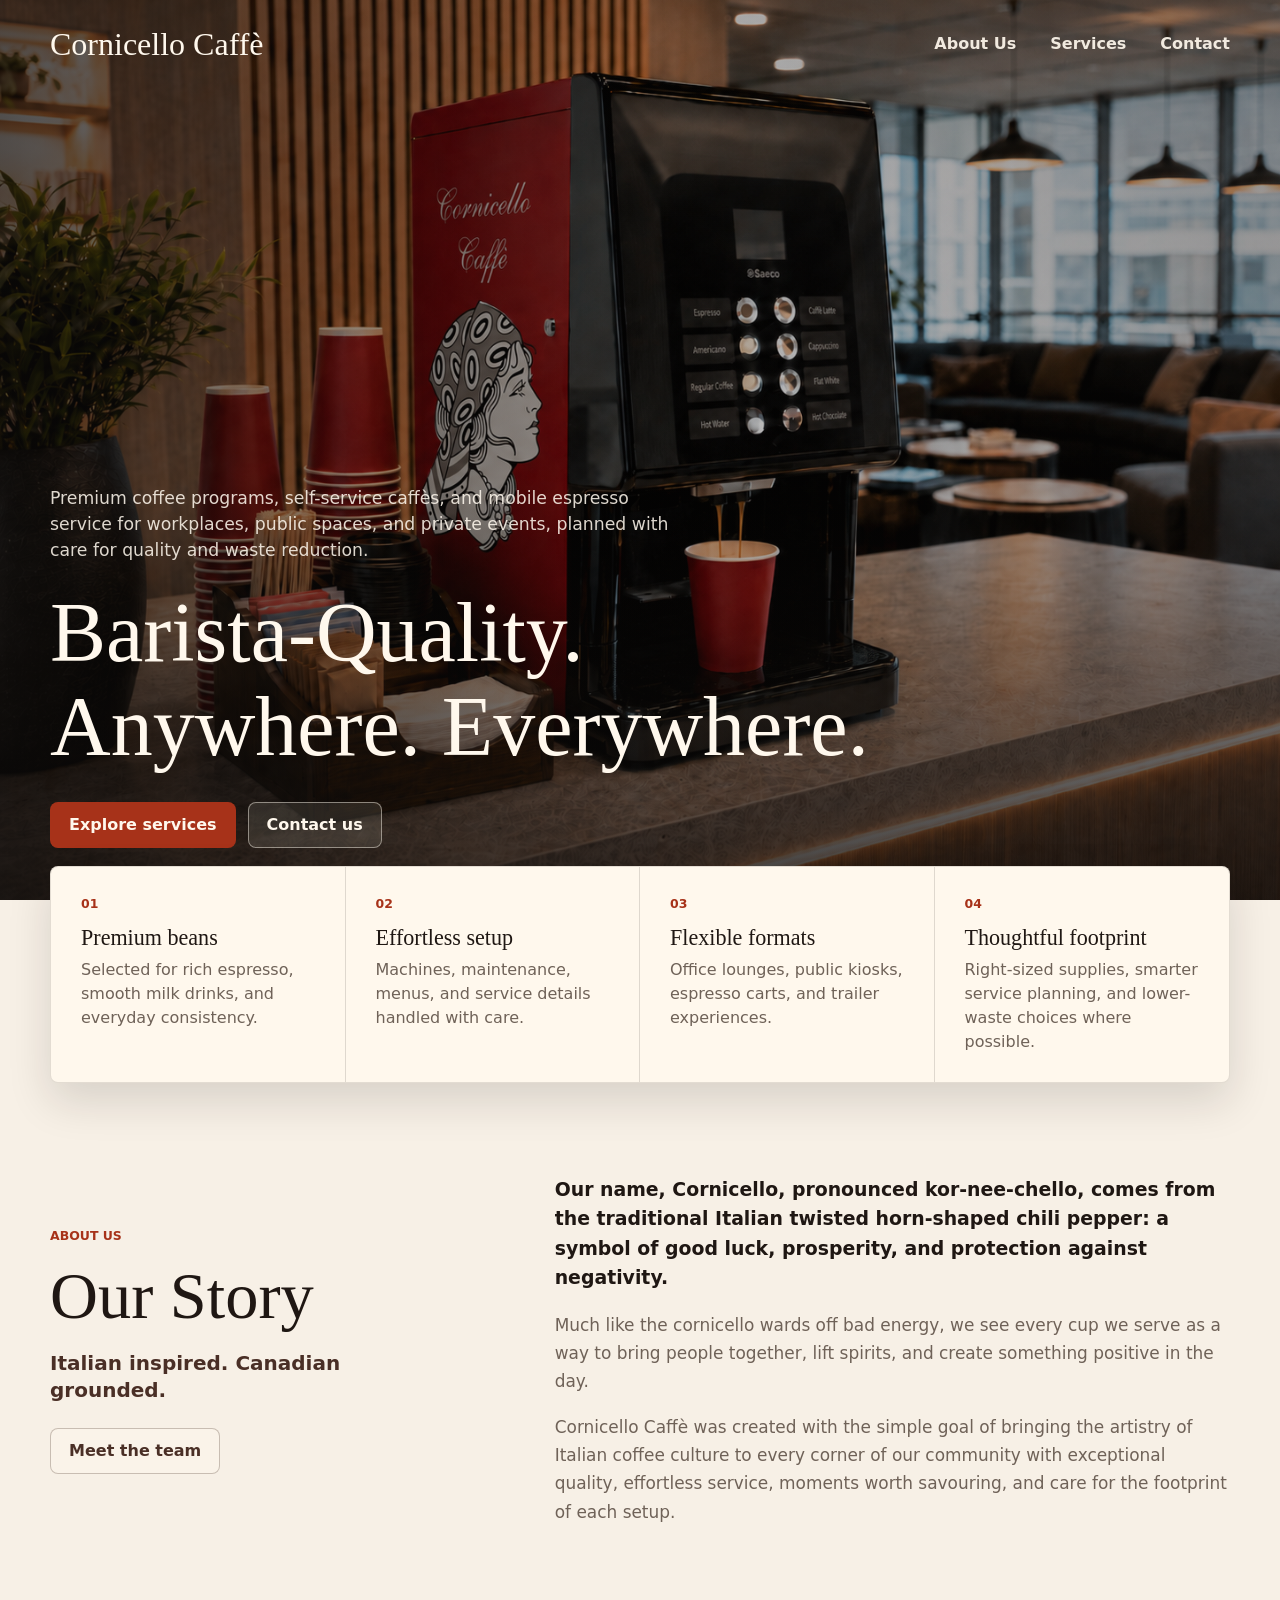
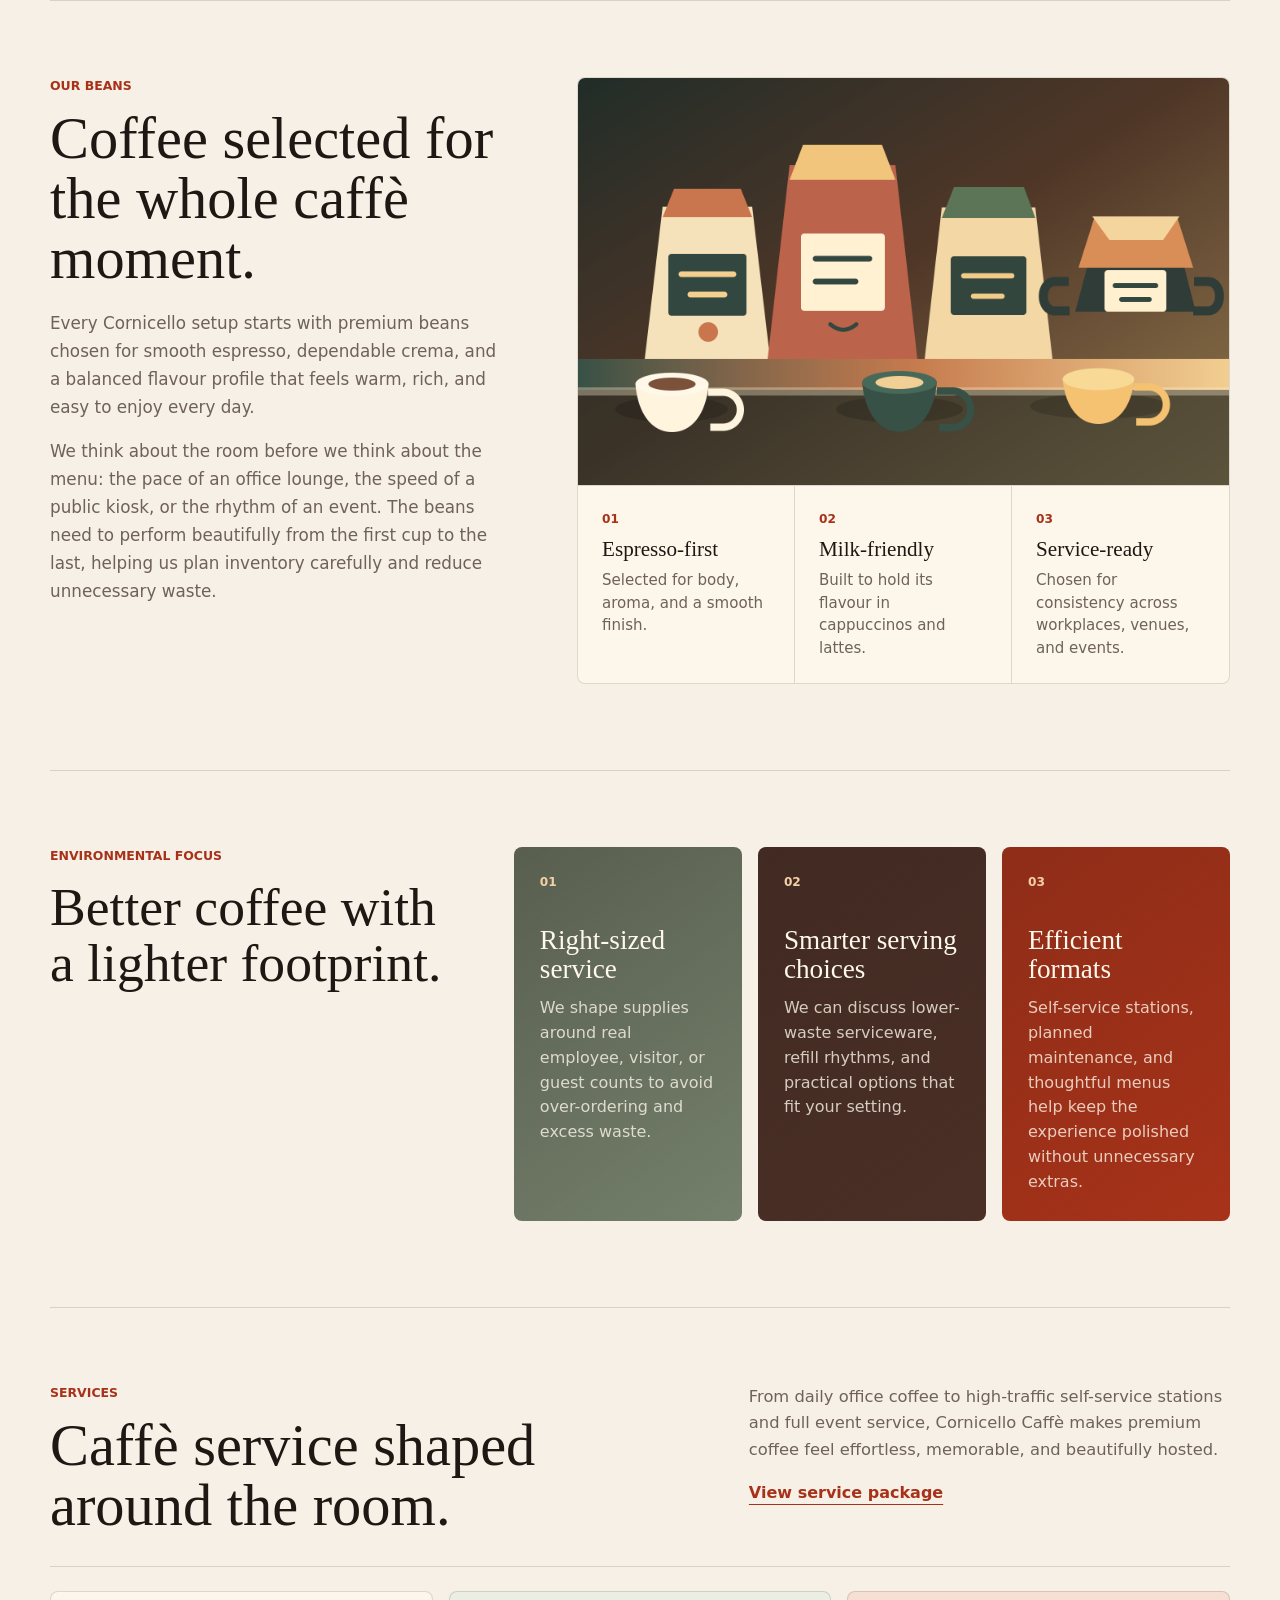
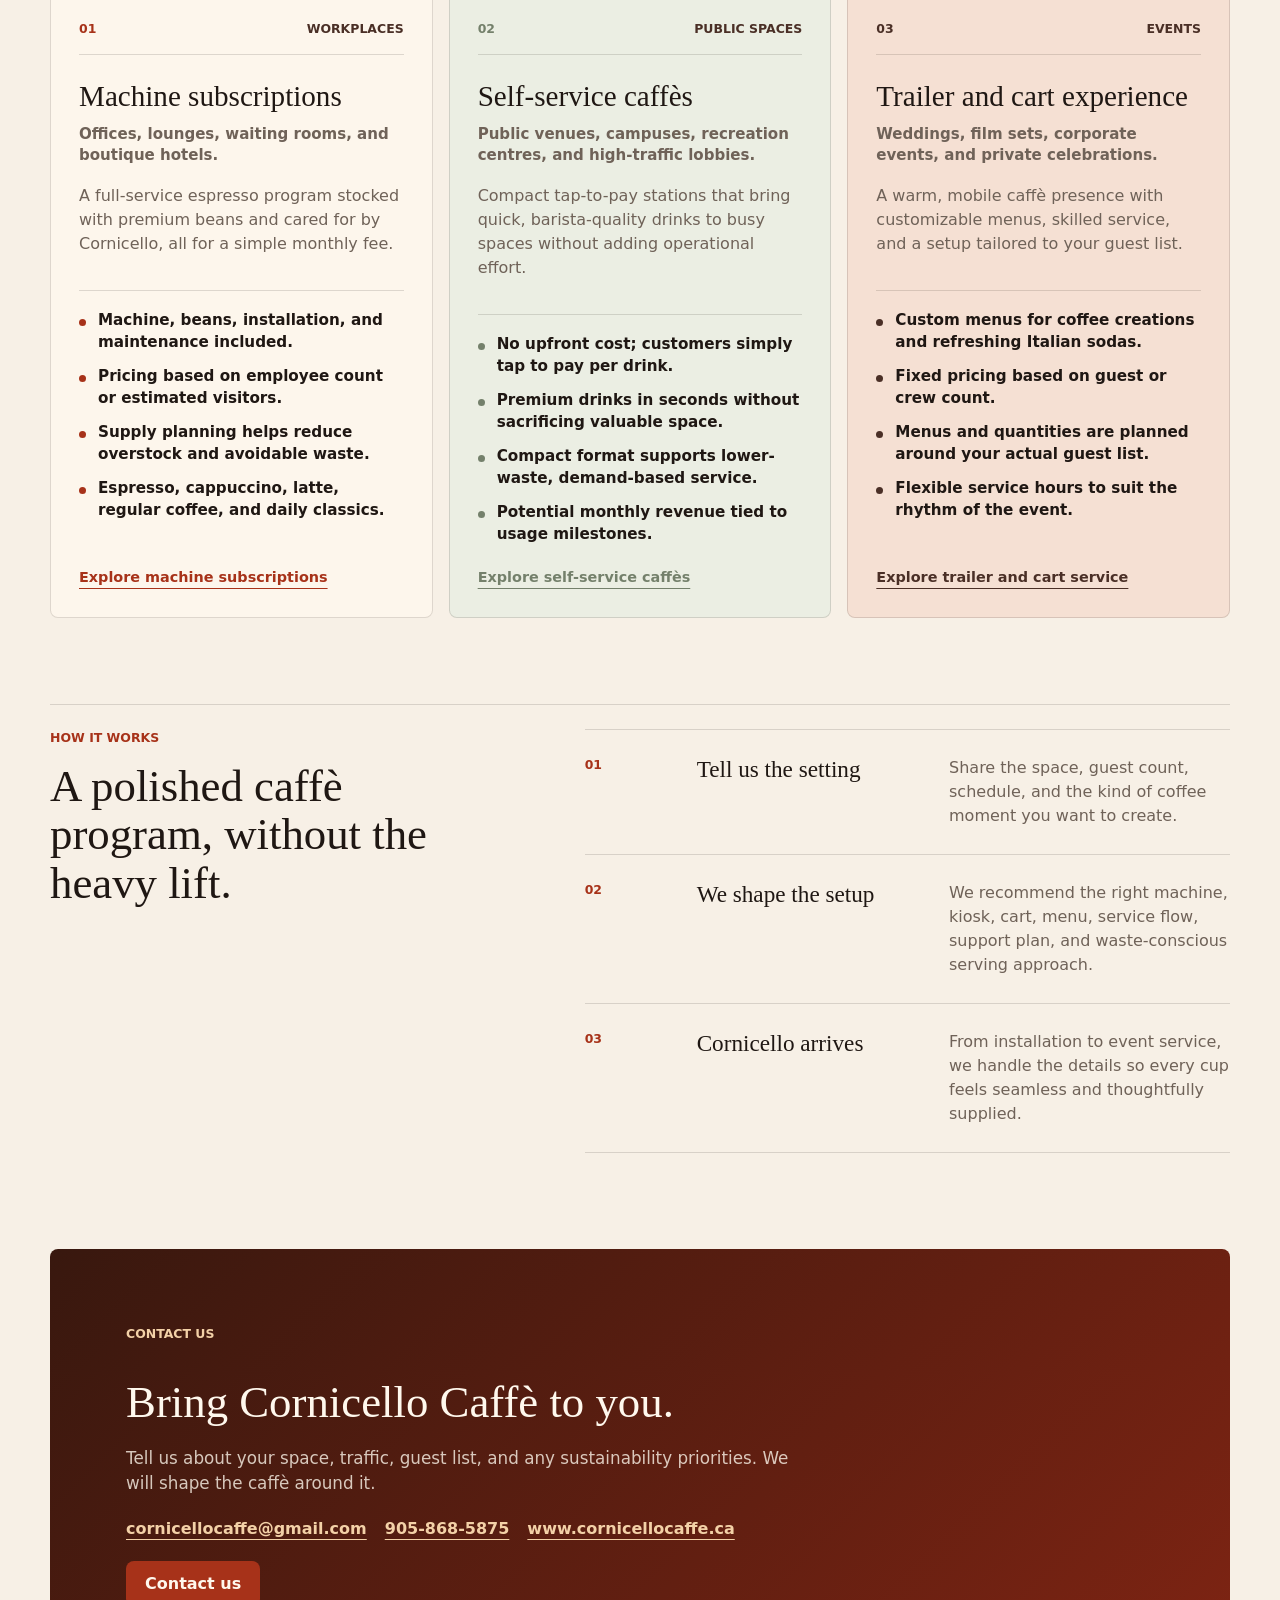
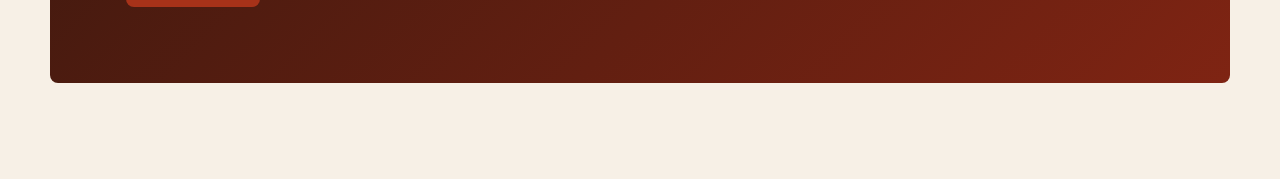
==== commit 1b41cb46: "Add environmental focus across site" ====
--- a/index.html
+++ b/index.html
@@ -4,8 +4,8 @@
     <meta charset="utf-8">
     <meta name="viewport" content="width=device-width, initial-scale=1">
     <title>Cornicello Caff&egrave;</title>
-    <meta name="description" content="Cornicello Caff&egrave; brings espresso, dolci, and a warm Italian caff&egrave; moment wherever people gather.">
-    <link rel="stylesheet" href="styles.css?v=beans-section">
+    <meta name="description" content="Cornicello Caff&egrave; brings espresso, dolci, and a warm Italian caff&egrave; moment wherever people gather, with thoughtful service choices that reduce avoidable waste.">
+    <link rel="stylesheet" href="styles.css?v=eco-focus">
     <script src="script.js?v=contact-panel" defer></script>
   </head>
   <body>
@@ -23,7 +23,7 @@
             </nav>
           </header>
           <div class="hero-statement">
-            <p>Premium coffee programs, self-service caff&egrave;s, and mobile espresso service for workplaces, public spaces, and private events.</p>
+            <p>Premium coffee programs, self-service caff&egrave;s, and mobile espresso service for workplaces, public spaces, and private events, planned with care for quality and waste reduction.</p>
             <h1>
               Barista-Quality.<br>
               <span>Anywhere. Everywhere.</span>
@@ -51,6 +51,11 @@
             <strong>Flexible formats</strong>
             <p>Office lounges, public kiosks, espresso carts, and trailer experiences.</p>
           </article>
+          <article>
+            <span>04</span>
+            <strong>Thoughtful footprint</strong>
+            <p>Right-sized supplies, smarter service planning, and lower-waste choices where possible.</p>
+          </article>
         </section>
 
         <section class="feature-intro story-section" id="photo-about">
@@ -73,7 +78,7 @@
             <p>
               Cornicello Caff&egrave; was created with the simple goal of bringing the artistry of
               Italian coffee culture to every corner of our community with exceptional quality,
-              effortless service, and moments worth savouring.
+              effortless service, moments worth savouring, and care for the footprint of each setup.
             </p>
           </div>
         </section>
@@ -90,7 +95,8 @@
             <p>
               We think about the room before we think about the menu: the pace of an
               office lounge, the speed of a public kiosk, or the rhythm of an event.
-              The beans need to perform beautifully from the first cup to the last.
+              The beans need to perform beautifully from the first cup to the last, helping
+              us plan inventory carefully and reduce unnecessary waste.
             </p>
           </div>
           <div class="beans-panel">
@@ -117,6 +123,30 @@
           </div>
         </section>
 
+        <section class="eco-section" aria-label="Cornicello environmental focus">
+          <div>
+            <p class="eyebrow">Environmental focus</p>
+            <h2>Better coffee with a lighter footprint.</h2>
+          </div>
+          <div class="eco-grid">
+            <article>
+              <span>01</span>
+              <h3>Right-sized service</h3>
+              <p>We shape supplies around real employee, visitor, or guest counts to avoid over-ordering and excess waste.</p>
+            </article>
+            <article>
+              <span>02</span>
+              <h3>Smarter serving choices</h3>
+              <p>We can discuss lower-waste serviceware, refill rhythms, and practical options that fit your setting.</p>
+            </article>
+            <article>
+              <span>03</span>
+              <h3>Efficient formats</h3>
+              <p>Self-service stations, planned maintenance, and thoughtful menus help keep the experience polished without unnecessary extras.</p>
+            </article>
+          </div>
+        </section>
+
         <section class="services-section" id="photo-services" aria-label="Cornicello services">
           <div class="services-header">
             <div>
@@ -147,6 +177,7 @@
               <ul>
                 <li>Machine, beans, installation, and maintenance included.</li>
                 <li>Pricing based on employee count or estimated visitors.</li>
+                <li>Supply planning helps reduce overstock and avoidable waste.</li>
                 <li>Espresso, cappuccino, latte, regular coffee, and daily classics.</li>
               </ul>
               <span class="card-link">Explore machine subscriptions</span>
@@ -166,6 +197,7 @@
               <ul>
                 <li>No upfront cost; customers simply tap to pay per drink.</li>
                 <li>Premium drinks in seconds without sacrificing valuable space.</li>
+                <li>Compact format supports lower-waste, demand-based service.</li>
                 <li>Potential monthly revenue tied to usage milestones.</li>
               </ul>
               <span class="card-link">Explore self-service caff&egrave;s</span>
@@ -185,6 +217,7 @@
               <ul>
                 <li>Custom menus for coffee creations and refreshing Italian sodas.</li>
                 <li>Fixed pricing based on guest or crew count.</li>
+                <li>Menus and quantities are planned around your actual guest list.</li>
                 <li>Flexible service hours to suit the rhythm of the event.</li>
               </ul>
               <span class="card-link">Explore trailer and cart service</span>
@@ -207,12 +240,12 @@
             <article>
               <span>02</span>
               <h3>We shape the setup</h3>
-              <p>We recommend the right machine, kiosk, cart, menu, service flow, and support plan.</p>
+              <p>We recommend the right machine, kiosk, cart, menu, service flow, support plan, and waste-conscious serving approach.</p>
             </article>
             <article>
               <span>03</span>
               <h3>Cornicello arrives</h3>
-              <p>From installation to event service, we handle the details so every cup feels seamless.</p>
+              <p>From installation to event service, we handle the details so every cup feels seamless and thoughtfully supplied.</p>
             </article>
           </div>
         </section>
@@ -220,7 +253,7 @@
         <section class="closing-band" id="contact" aria-label="Book Cornicello Caffe">
           <p class="eyebrow">Contact us</p>
           <h2>Bring Cornicello Caff&egrave; to you.</h2>
-          <p>Tell us about your space, traffic, or guest list. We will shape the caff&egrave; around it.</p>
+          <p>Tell us about your space, traffic, guest list, and any sustainability priorities. We will shape the caff&egrave; around it.</p>
           <div class="contact-details" aria-label="Cornicello Caffe contact details">
             <a href="mailto:cornicellocaffe@gmail.com">cornicellocaffe@gmail.com</a>
             <a href="tel:+19058685875">905-868-5875</a>
@@ -231,7 +264,8 @@
             <h3>Start with a few details.</h3>
             <p>
               Tell us which service you are interested in, where you are located,
-              and the employee, visitor, or guest count you have in mind.
+              the employee, visitor, or guest count you have in mind, and any
+              lower-waste serving preferences.
             </p>
             <div class="contact-actions">
               <a class="button secondary" href="mailto:cornicellocaffe@gmail.com?subject=Cornicello%20Caff%C3%A8%20inquiry">Open email</a>
--- a/styles.css
+++ b/styles.css
@@ -290,7 +290,7 @@
   position: relative;
   z-index: 4;
   display: grid;
-  grid-template-columns: repeat(3, minmax(0, 1fr));
+  grid-template-columns: repeat(4, minmax(0, 1fr));
   width: min(1180px, calc(100% - 80px));
   margin: -34px auto 0;
   overflow: hidden;
@@ -469,6 +469,74 @@
   margin-bottom: 0;
   color: var(--muted);
   font-size: 0.94rem;
+}
+
+.eco-section {
+  display: grid;
+  grid-template-columns: minmax(260px, 0.55fr) minmax(0, 1fr);
+  gap: 70px;
+  width: min(1180px, calc(100% - 80px));
+  margin: 0 auto;
+  padding: 76px 0 86px;
+  align-items: start;
+  border-bottom: 1px solid var(--line);
+}
+
+.eco-section h2 {
+  max-width: 520px;
+  margin-bottom: 0;
+  font-size: 3.35rem;
+  line-height: 1.04;
+}
+
+.eco-grid {
+  display: grid;
+  grid-template-columns: repeat(3, minmax(0, 1fr));
+  gap: 16px;
+}
+
+.eco-grid article {
+  min-height: 250px;
+  padding: 26px;
+  color: var(--cream);
+  background:
+    linear-gradient(145deg, rgba(31, 23, 19, 0.32), rgba(116, 128, 107, 0.78)),
+    var(--sage);
+  border-radius: 8px;
+}
+
+.eco-grid article:nth-child(2) {
+  background:
+    linear-gradient(145deg, rgba(31, 23, 19, 0.2), rgba(74, 47, 38, 0.86)),
+    var(--espresso);
+}
+
+.eco-grid article:nth-child(3) {
+  background:
+    linear-gradient(145deg, rgba(31, 23, 19, 0.18), rgba(167, 50, 25, 0.78)),
+    var(--red);
+}
+
+.eco-grid span {
+  display: block;
+  margin-bottom: 34px;
+  color: #f3d1a7;
+  font-size: 0.76rem;
+  font-weight: 900;
+}
+
+.eco-grid h3 {
+  margin-bottom: 12px;
+  font-family: var(--serif);
+  font-size: 1.7rem;
+  font-weight: 400;
+  line-height: 1.08;
+}
+
+.eco-grid p {
+  margin-bottom: 0;
+  color: rgba(255, 248, 237, 0.78);
+  line-height: 1.55;
 }
 
 .team-section {
@@ -1500,6 +1568,7 @@
 
   .feature-intro,
   .beans-section,
+  .eco-section,
   .team-header,
   .team-grid,
   .services-section,
@@ -1555,6 +1624,18 @@
     font-size: 3.3rem;
   }
 
+  .eco-section h2 {
+    font-size: 3rem;
+  }
+
+  .eco-grid {
+    grid-template-columns: 1fr;
+  }
+
+  .eco-grid article {
+    min-height: 0;
+  }
+
   .services-header h2 {
     font-size: 3rem;
   }
@@ -1726,6 +1807,7 @@
 
   .feature-intro,
   .beans-section,
+  .eco-section,
   .team-header,
   .team-grid,
   .services-section,
@@ -1755,6 +1837,7 @@
 
   .story-heading h2,
   .beans-copy h2,
+  .eco-section h2,
   .services-header h2 {
     font-size: 2.35rem;
     line-height: 1.06;
@@ -1773,6 +1856,23 @@
 
   .beans-section {
     padding: 52px 0;
+  }
+
+  .eco-section {
+    padding: 52px 0;
+  }
+
+  .eco-grid {
+    grid-template-columns: 1fr;
+    gap: 14px;
+  }
+
+  .eco-grid article {
+    padding: 24px 22px;
+  }
+
+  .eco-grid span {
+    margin-bottom: 24px;
   }
 
   .beans-panel figure,
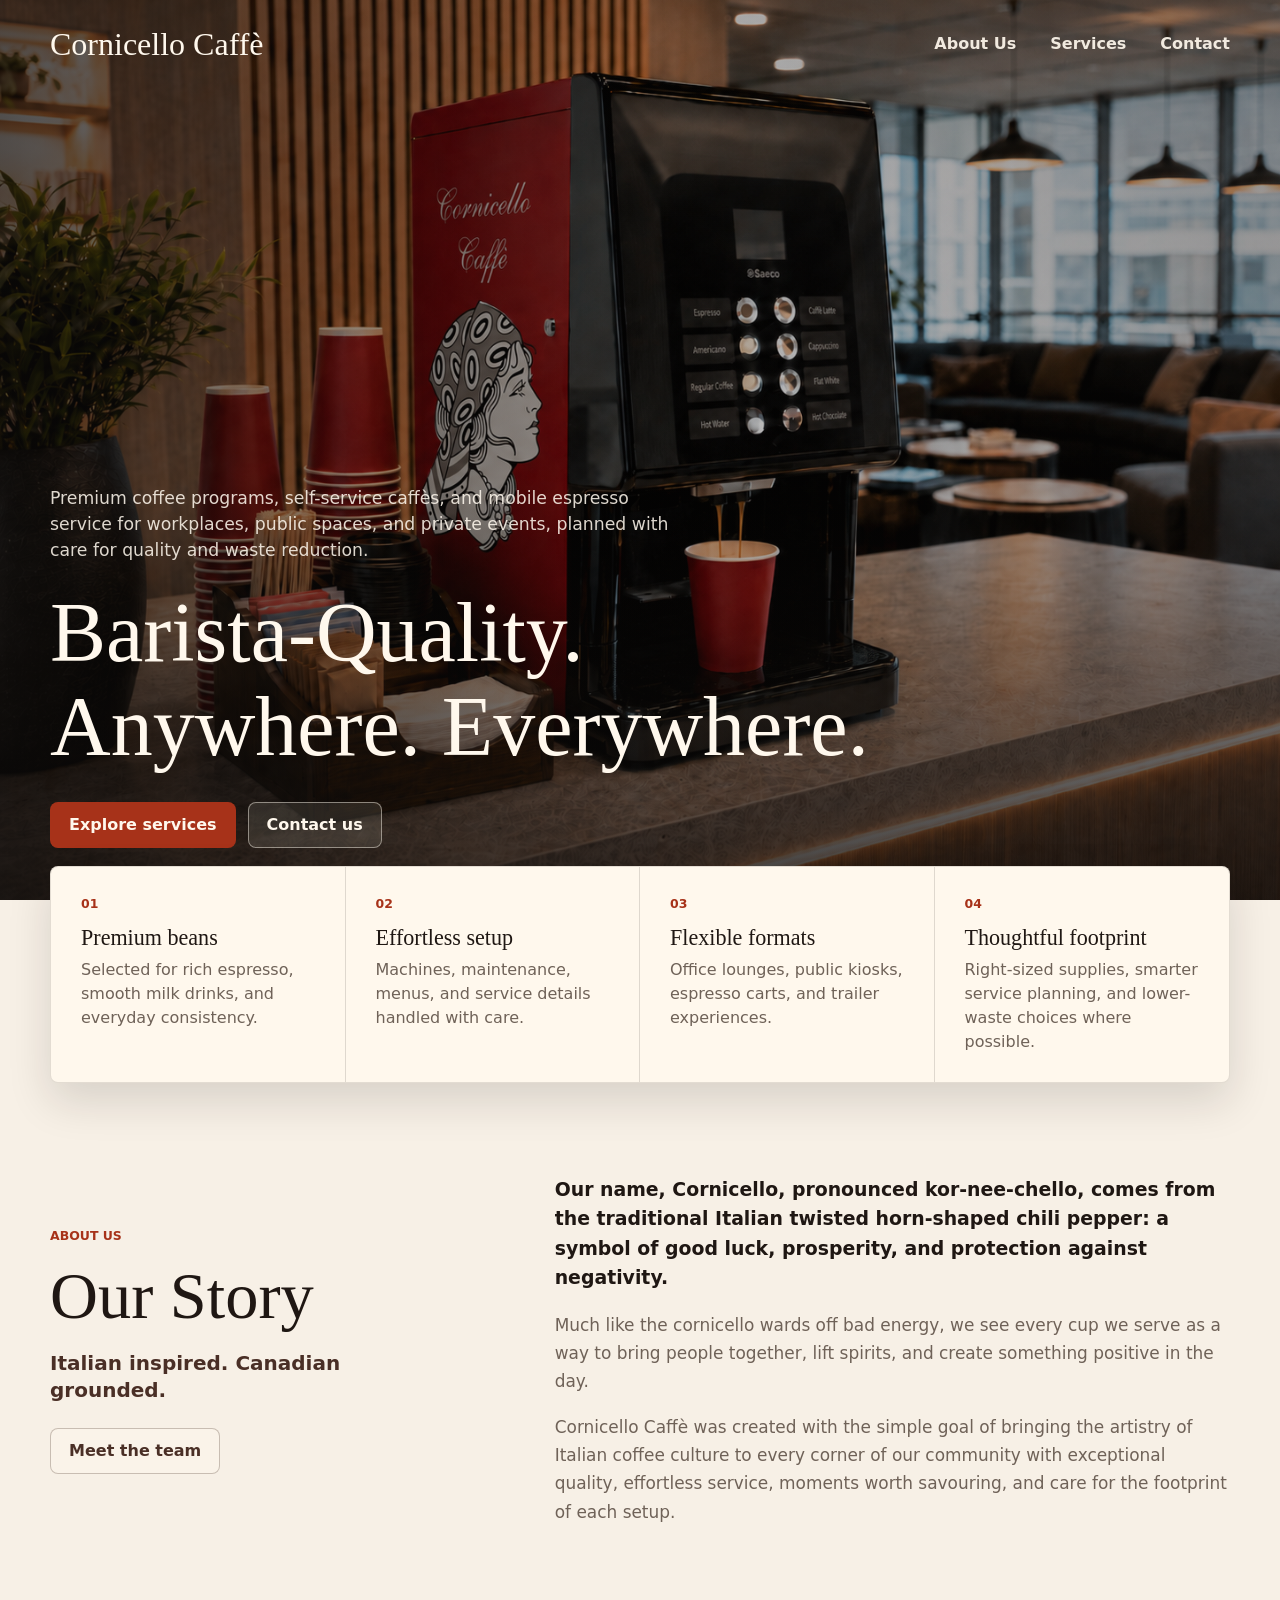
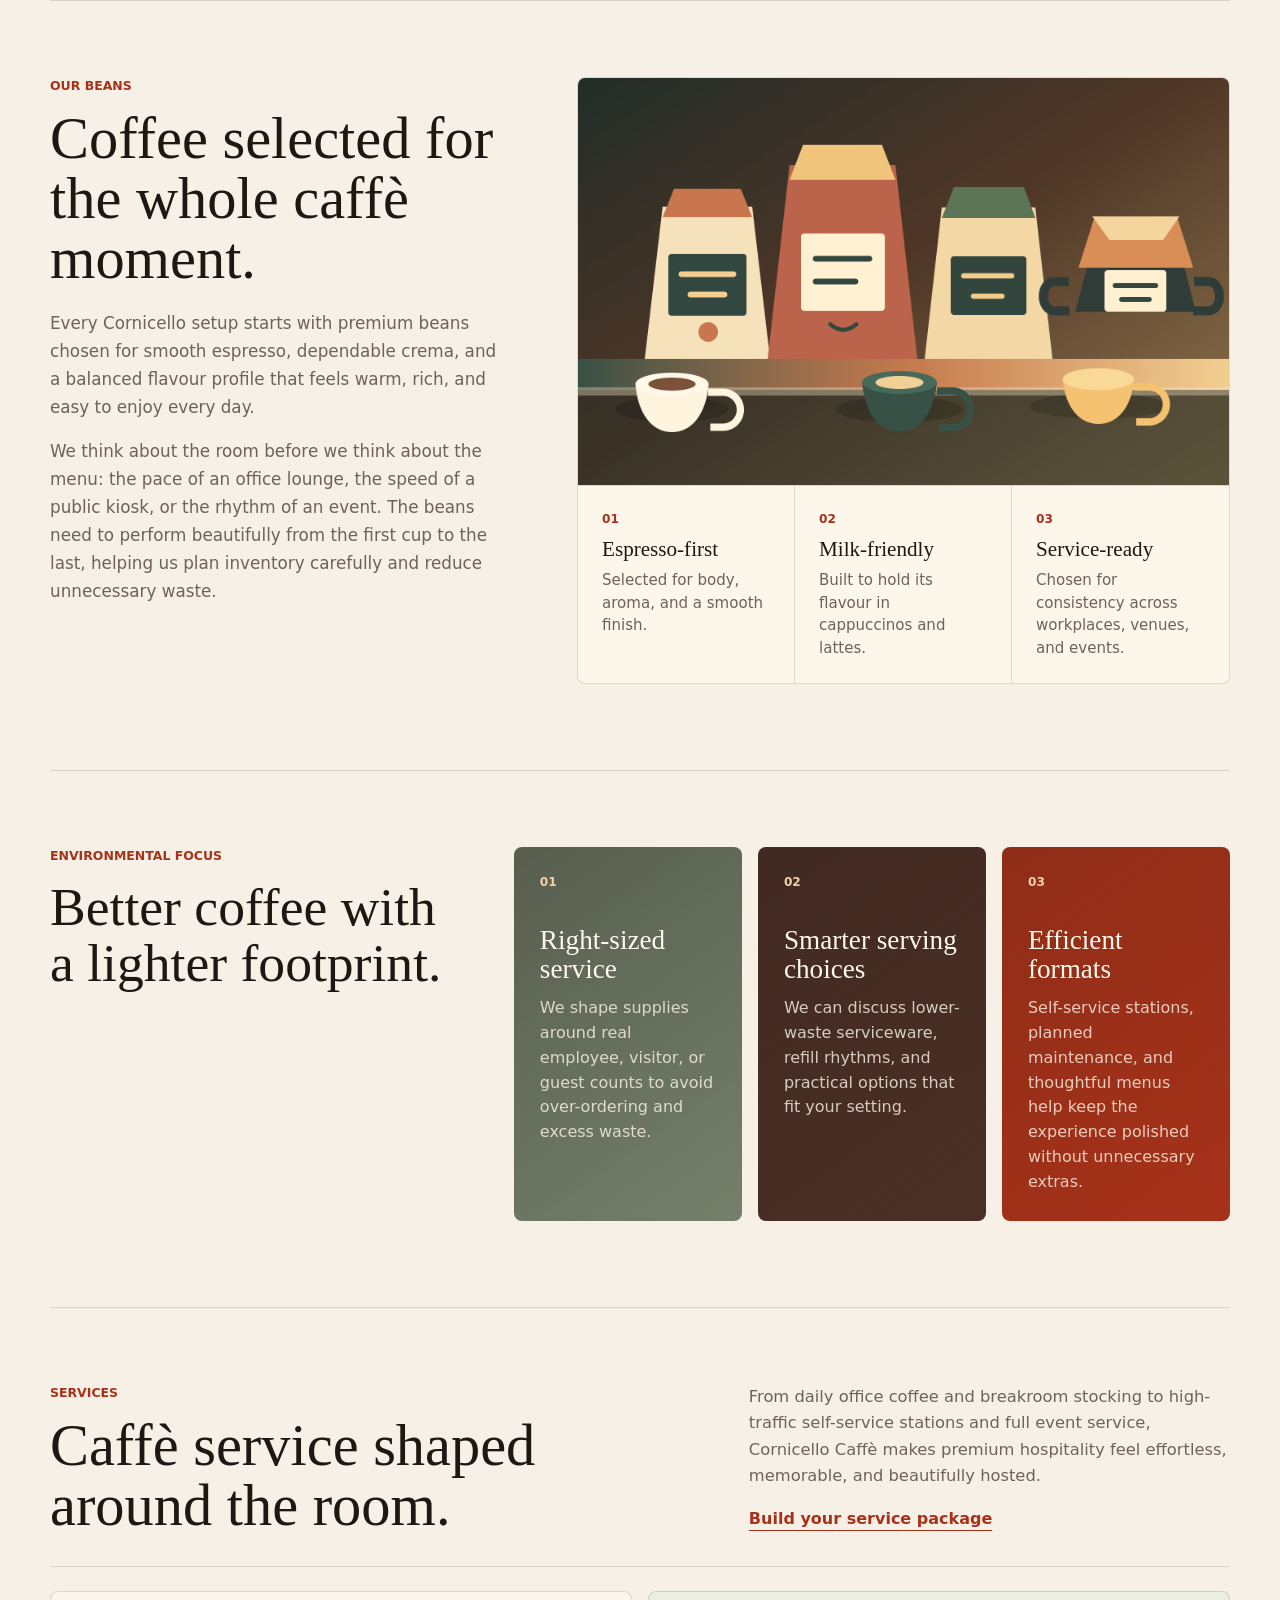
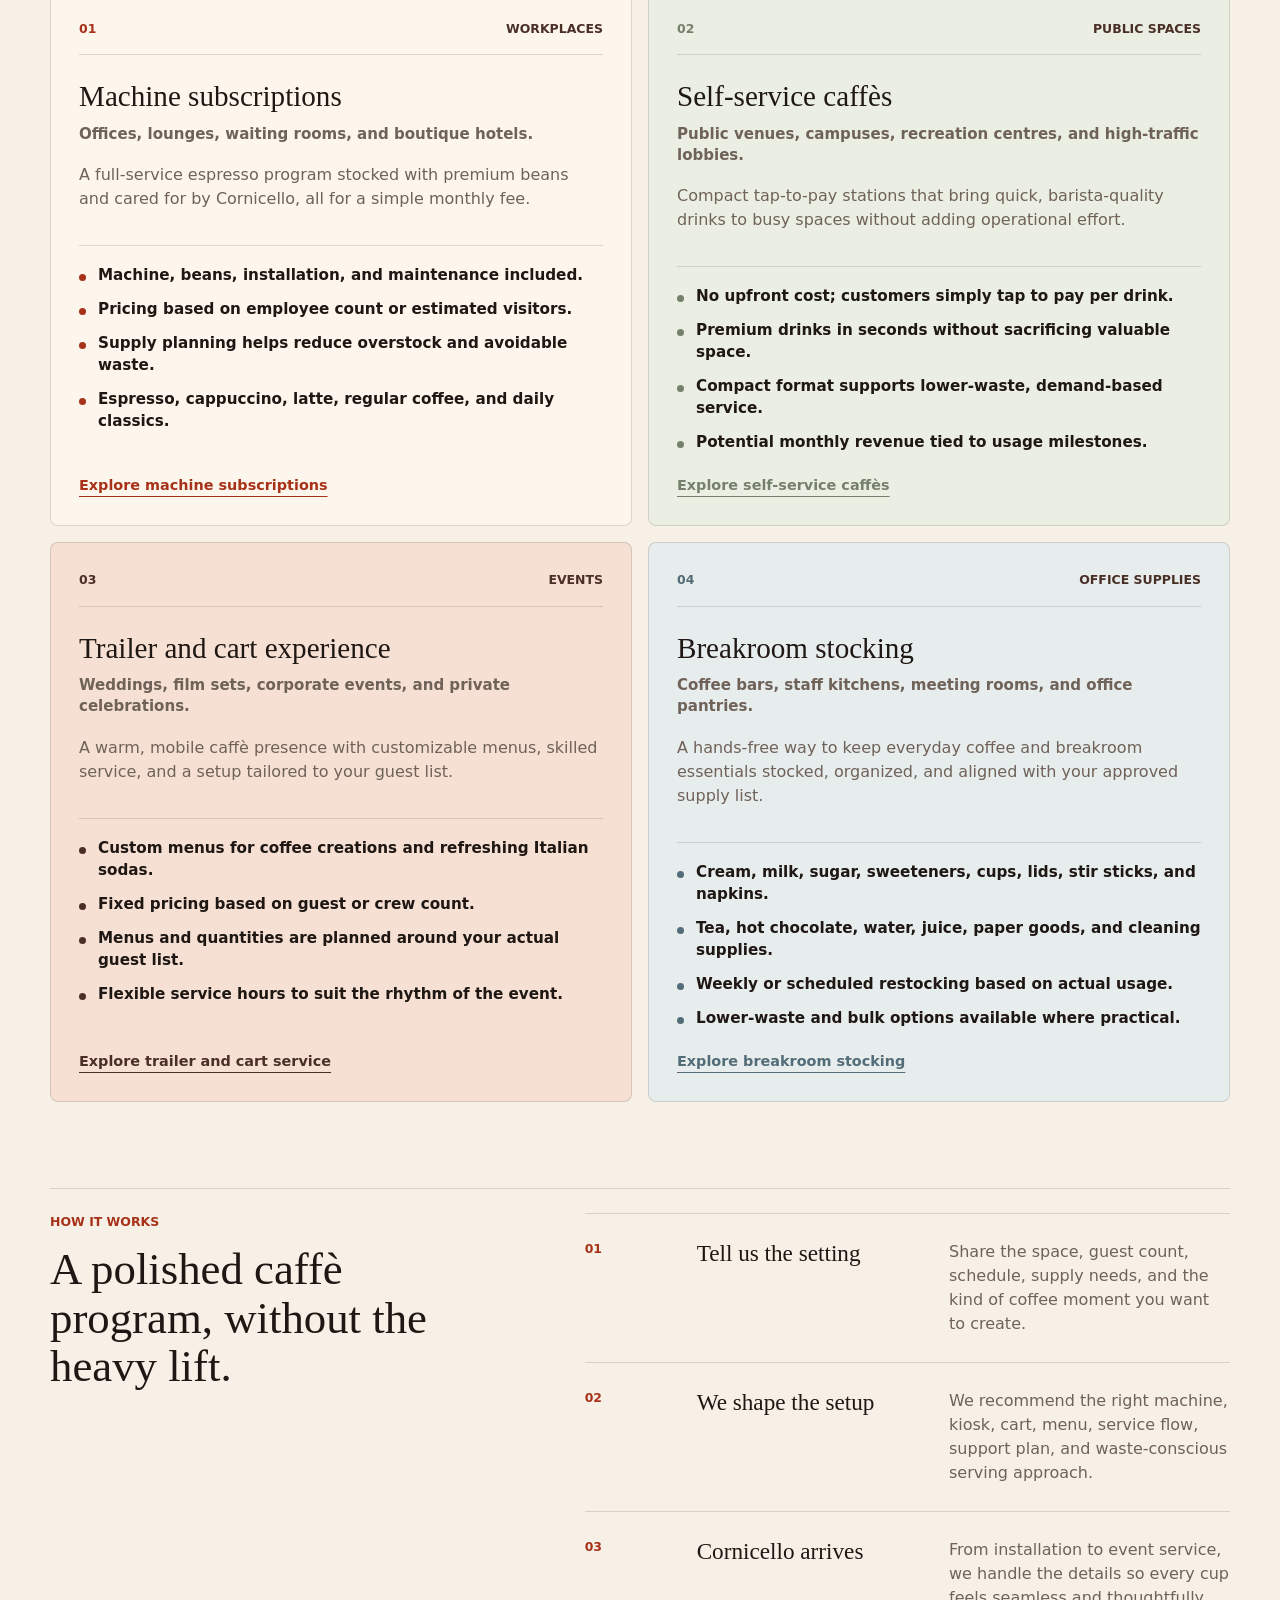
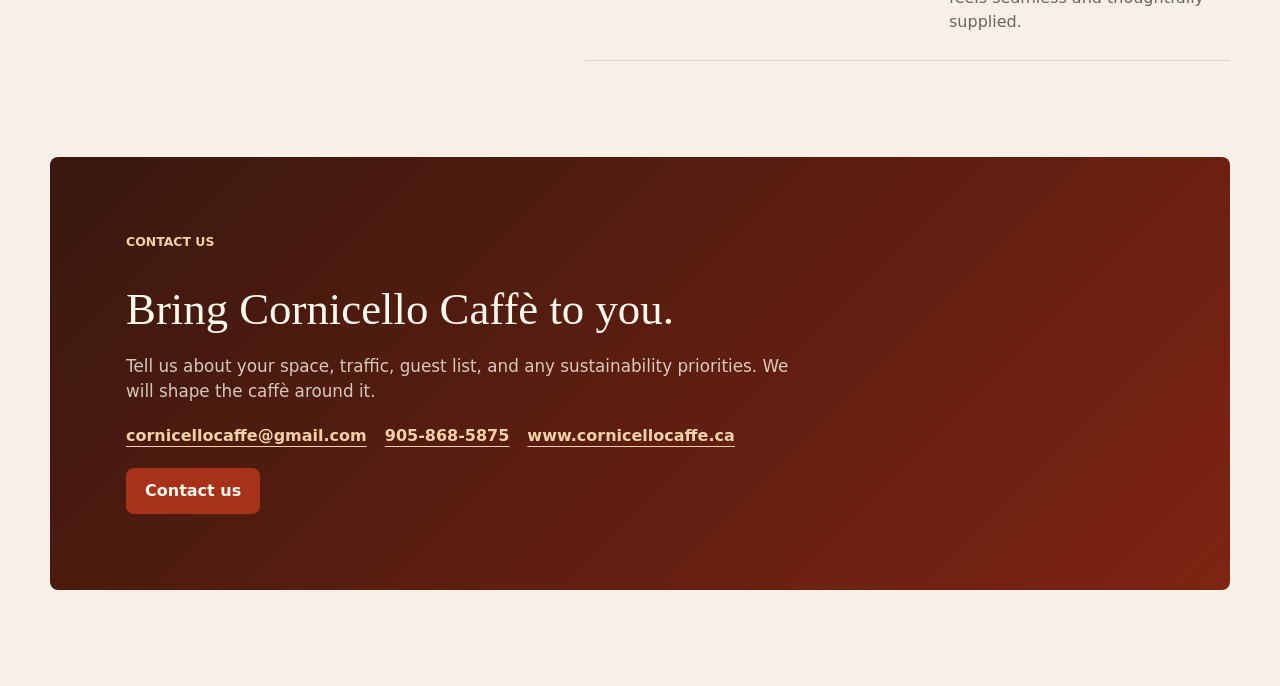
==== commit 259c421e: "Add breakroom stocking service" ====
--- a/index.html
+++ b/index.html
@@ -5,7 +5,7 @@
     <meta name="viewport" content="width=device-width, initial-scale=1">
     <title>Cornicello Caff&egrave;</title>
     <meta name="description" content="Cornicello Caff&egrave; brings espresso, dolci, and a warm Italian caff&egrave; moment wherever people gather, with thoughtful service choices that reduce avoidable waste.">
-    <link rel="stylesheet" href="styles.css?v=eco-focus">
+    <link rel="stylesheet" href="styles.css?v=office-stock">
     <script src="script.js?v=contact-panel" defer></script>
   </head>
   <body>
@@ -155,10 +155,11 @@
             </div>
             <div>
               <p>
-                From daily office coffee to high-traffic self-service stations and full event service,
-                Cornicello Caff&egrave; makes premium coffee feel effortless, memorable, and beautifully hosted.
-              </p>
-              <a class="text-link" href="assets/cornicello-services.pdf">View service package</a>
+                From daily office coffee and breakroom stocking to high-traffic self-service
+                stations and full event service, Cornicello Caff&egrave; makes premium hospitality
+                feel effortless, memorable, and beautifully hosted.
+              </p>
+              <a class="text-link" href="index.html?contact=1#contact">Build your service package</a>
             </div>
           </div>
 
@@ -222,6 +223,26 @@
               </ul>
               <span class="card-link">Explore trailer and cart service</span>
             </a>
+
+            <a class="service-card" href="breakroom-stocking.html">
+              <div class="service-topline">
+                <p class="service-number">04</p>
+                <p class="service-tag">Office supplies</p>
+              </div>
+              <h3>Breakroom stocking</h3>
+              <p class="service-fit">Coffee bars, staff kitchens, meeting rooms, and office pantries.</p>
+              <p>
+                A hands-free way to keep everyday coffee and breakroom essentials stocked,
+                organized, and aligned with your approved supply list.
+              </p>
+              <ul>
+                <li>Cream, milk, sugar, sweeteners, cups, lids, stir sticks, and napkins.</li>
+                <li>Tea, hot chocolate, water, juice, paper goods, and cleaning supplies.</li>
+                <li>Weekly or scheduled restocking based on actual usage.</li>
+                <li>Lower-waste and bulk options available where practical.</li>
+              </ul>
+              <span class="card-link">Explore breakroom stocking</span>
+            </a>
           </div>
         </section>
 
@@ -235,7 +256,7 @@
             <article>
               <span>01</span>
               <h3>Tell us the setting</h3>
-              <p>Share the space, guest count, schedule, and the kind of coffee moment you want to create.</p>
+              <p>Share the space, guest count, schedule, supply needs, and the kind of coffee moment you want to create.</p>
             </article>
             <article>
               <span>02</span>
--- a/styles.css
+++ b/styles.css
@@ -701,7 +701,7 @@
 
 .service-cards {
   display: grid;
-  grid-template-columns: repeat(3, minmax(0, 1fr));
+  grid-template-columns: repeat(2, minmax(0, 1fr));
   gap: 16px;
 }
 
@@ -733,6 +733,10 @@
   background: rgba(245, 220, 205, 0.78);
 }
 
+.service-card:nth-child(4) {
+  background: rgba(227, 235, 238, 0.78);
+}
+
 .service-topline {
   display: flex;
   align-items: center;
@@ -763,6 +767,10 @@
 
 .service-card:nth-child(3) .service-number {
   color: var(--espresso);
+}
+
+.service-card:nth-child(4) .service-number {
+  color: var(--blue);
 }
 
 .service-card h3 {
@@ -826,6 +834,10 @@
   background: var(--espresso);
 }
 
+.service-card:nth-child(4) li::before {
+  background: var(--blue);
+}
+
 .card-link {
   display: inline-flex;
   margin-top: auto;
@@ -843,6 +855,10 @@
 
 .service-card:nth-child(3) .card-link {
   color: var(--espresso);
+}
+
+.service-card:nth-child(4) .card-link {
+  color: var(--blue);
 }
 
 .process-section {
@@ -1477,6 +1493,48 @@
 
 .pricing-card li::before {
   background: #f3d1a7;
+}
+
+.supplies-section {
+  display: grid;
+  grid-template-columns: minmax(260px, 0.58fr) minmax(0, 1fr);
+  gap: 62px;
+  width: min(1180px, calc(100% - 80px));
+  margin: 0 auto 88px;
+  padding-top: 64px;
+  border-top: 1px solid var(--line);
+}
+
+.supplies-section h2 {
+  max-width: 640px;
+  margin-bottom: 18px;
+  font-size: 3.35rem;
+  line-height: 1.04;
+}
+
+.supplies-section p:not(.eyebrow) {
+  max-width: 540px;
+  margin-bottom: 0;
+  color: var(--muted);
+  font-size: 1.04rem;
+  line-height: 1.64;
+}
+
+.supplies-list {
+  display: grid;
+  grid-template-columns: repeat(2, minmax(0, 1fr));
+  gap: 10px;
+  align-content: start;
+}
+
+.supplies-list span {
+  min-height: 48px;
+  padding: 14px 16px;
+  color: var(--ink);
+  background: rgba(255, 248, 237, 0.72);
+  border: 1px solid var(--line);
+  border-radius: 8px;
+  font-weight: 850;
 }
 
 .visual-feature {
@@ -1581,6 +1639,7 @@
   .service-summary-strip,
   .service-detail-section,
   .pricing-section,
+  .supplies-section,
   .visual-feature,
   .related-services {
     grid-template-columns: 1fr;
@@ -1673,6 +1732,7 @@
 
   .service-detail-section,
   .pricing-section,
+  .supplies-section,
   .visual-feature {
     gap: 30px;
   }
@@ -1819,6 +1879,7 @@
   .service-summary-strip,
   .service-detail-section,
   .pricing-section,
+  .supplies-section,
   .visual-feature,
   .related-services {
     width: min(100% - 28px, 760px);
@@ -1978,9 +2039,19 @@
 
   .service-detail-section h2,
   .pricing-section h2,
+  .supplies-section h2,
   .visual-feature h2,
   .related-services h2 {
     font-size: 2.25rem;
+  }
+
+  .supplies-section {
+    margin-bottom: 58px;
+    padding: 52px 0 0;
+  }
+
+  .supplies-list {
+    grid-template-columns: 1fr;
   }
 
   .option-card,
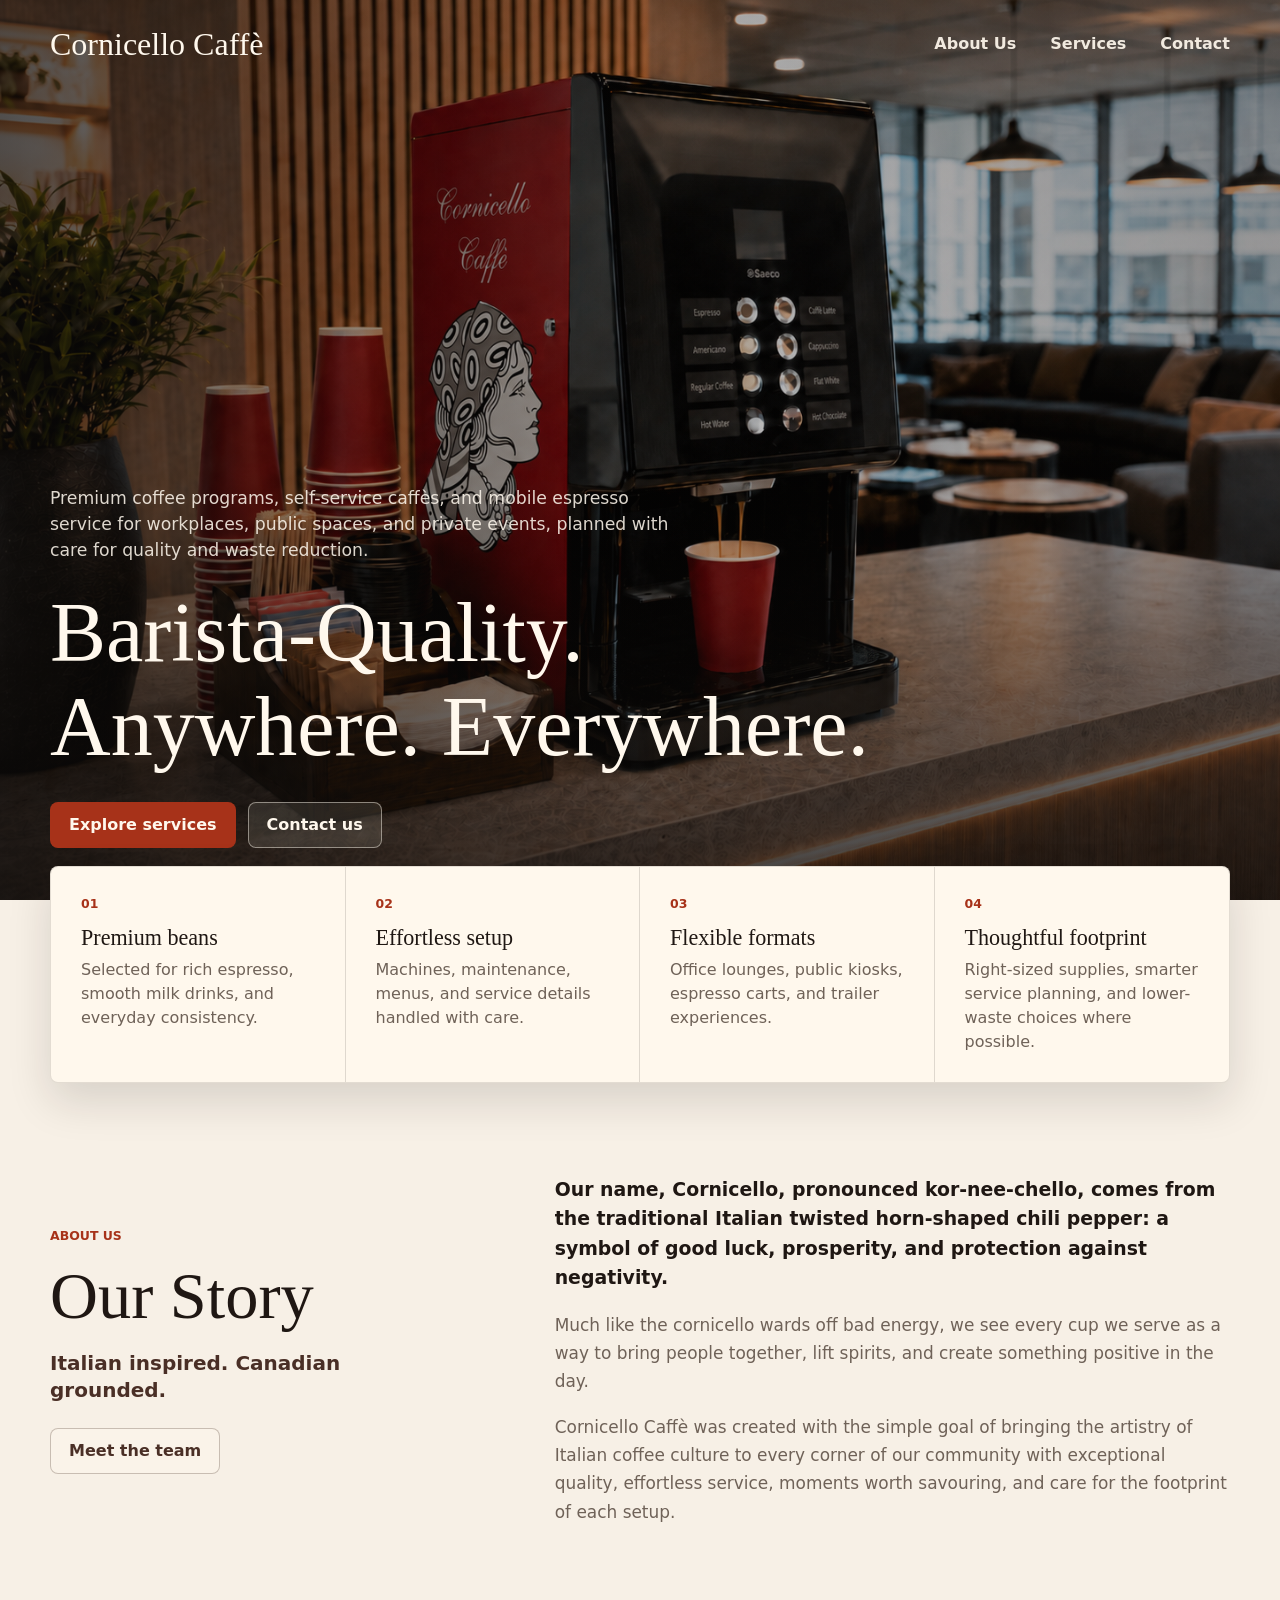
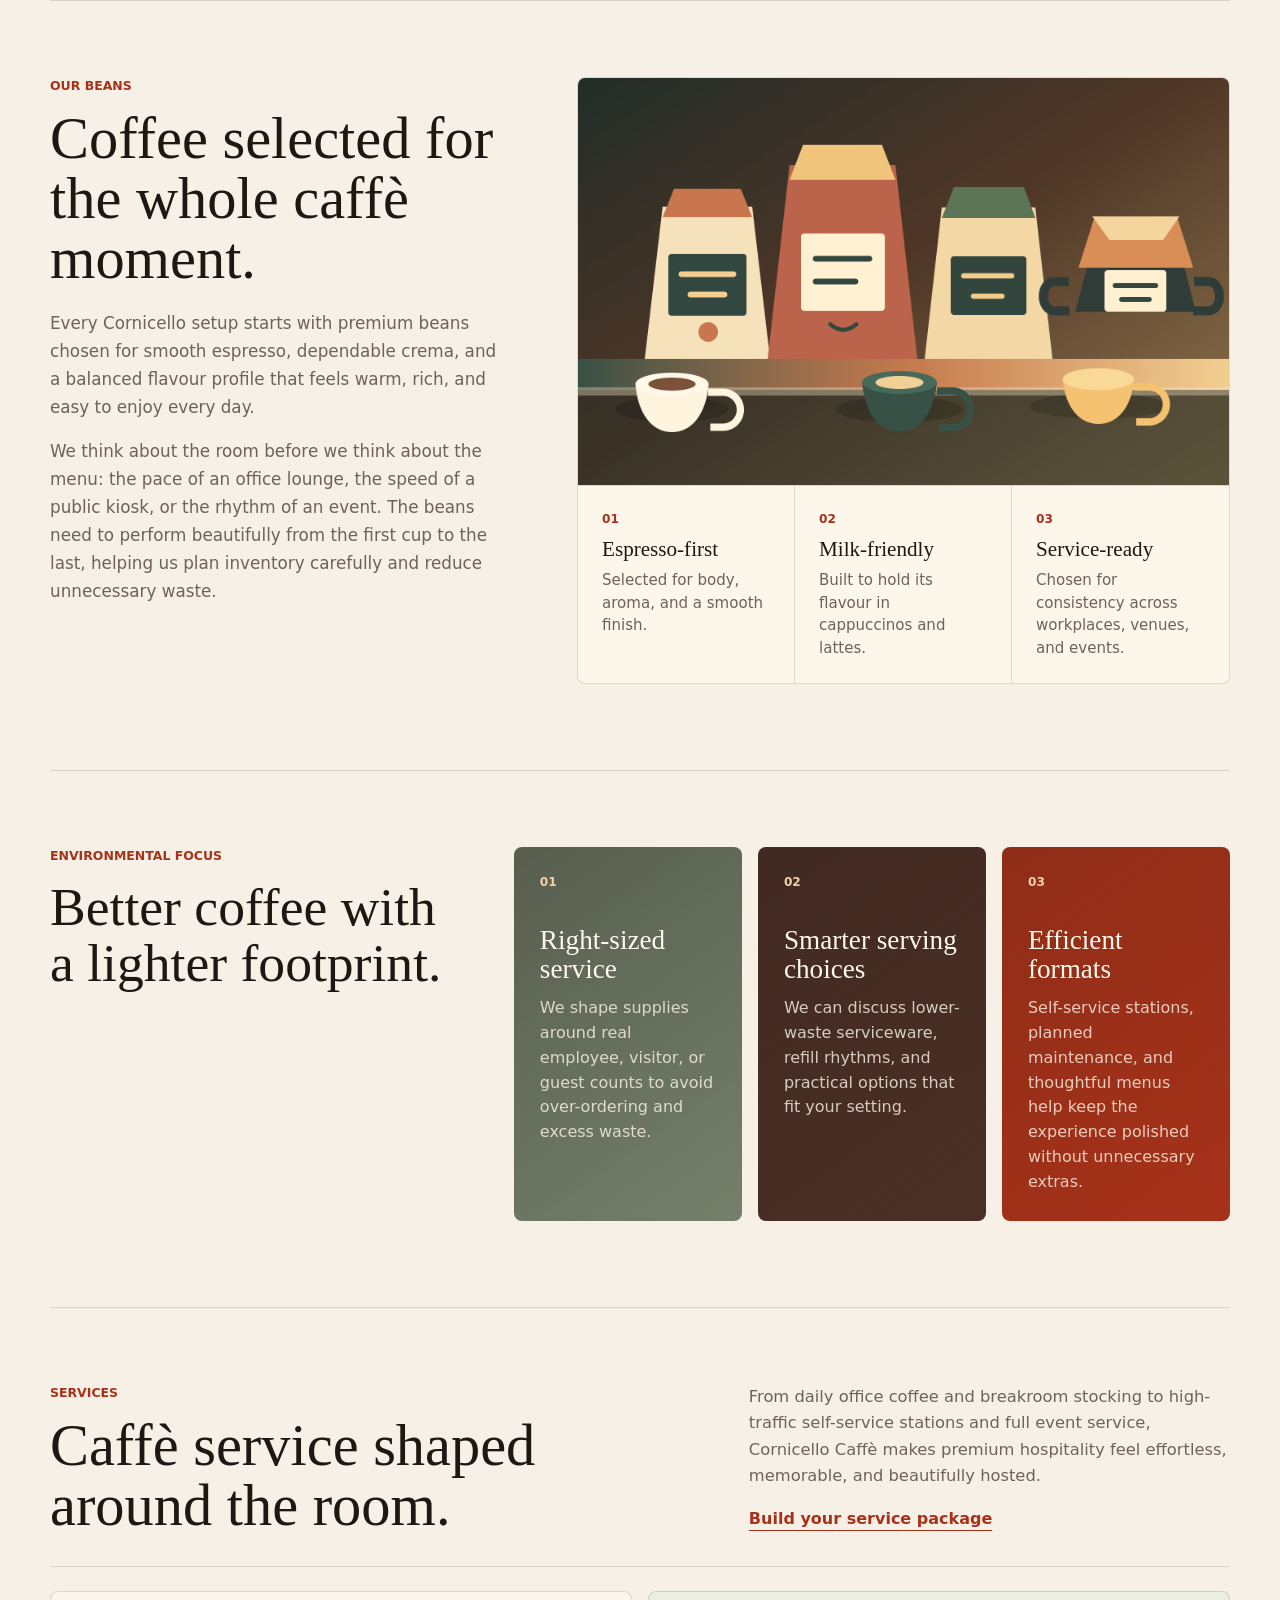
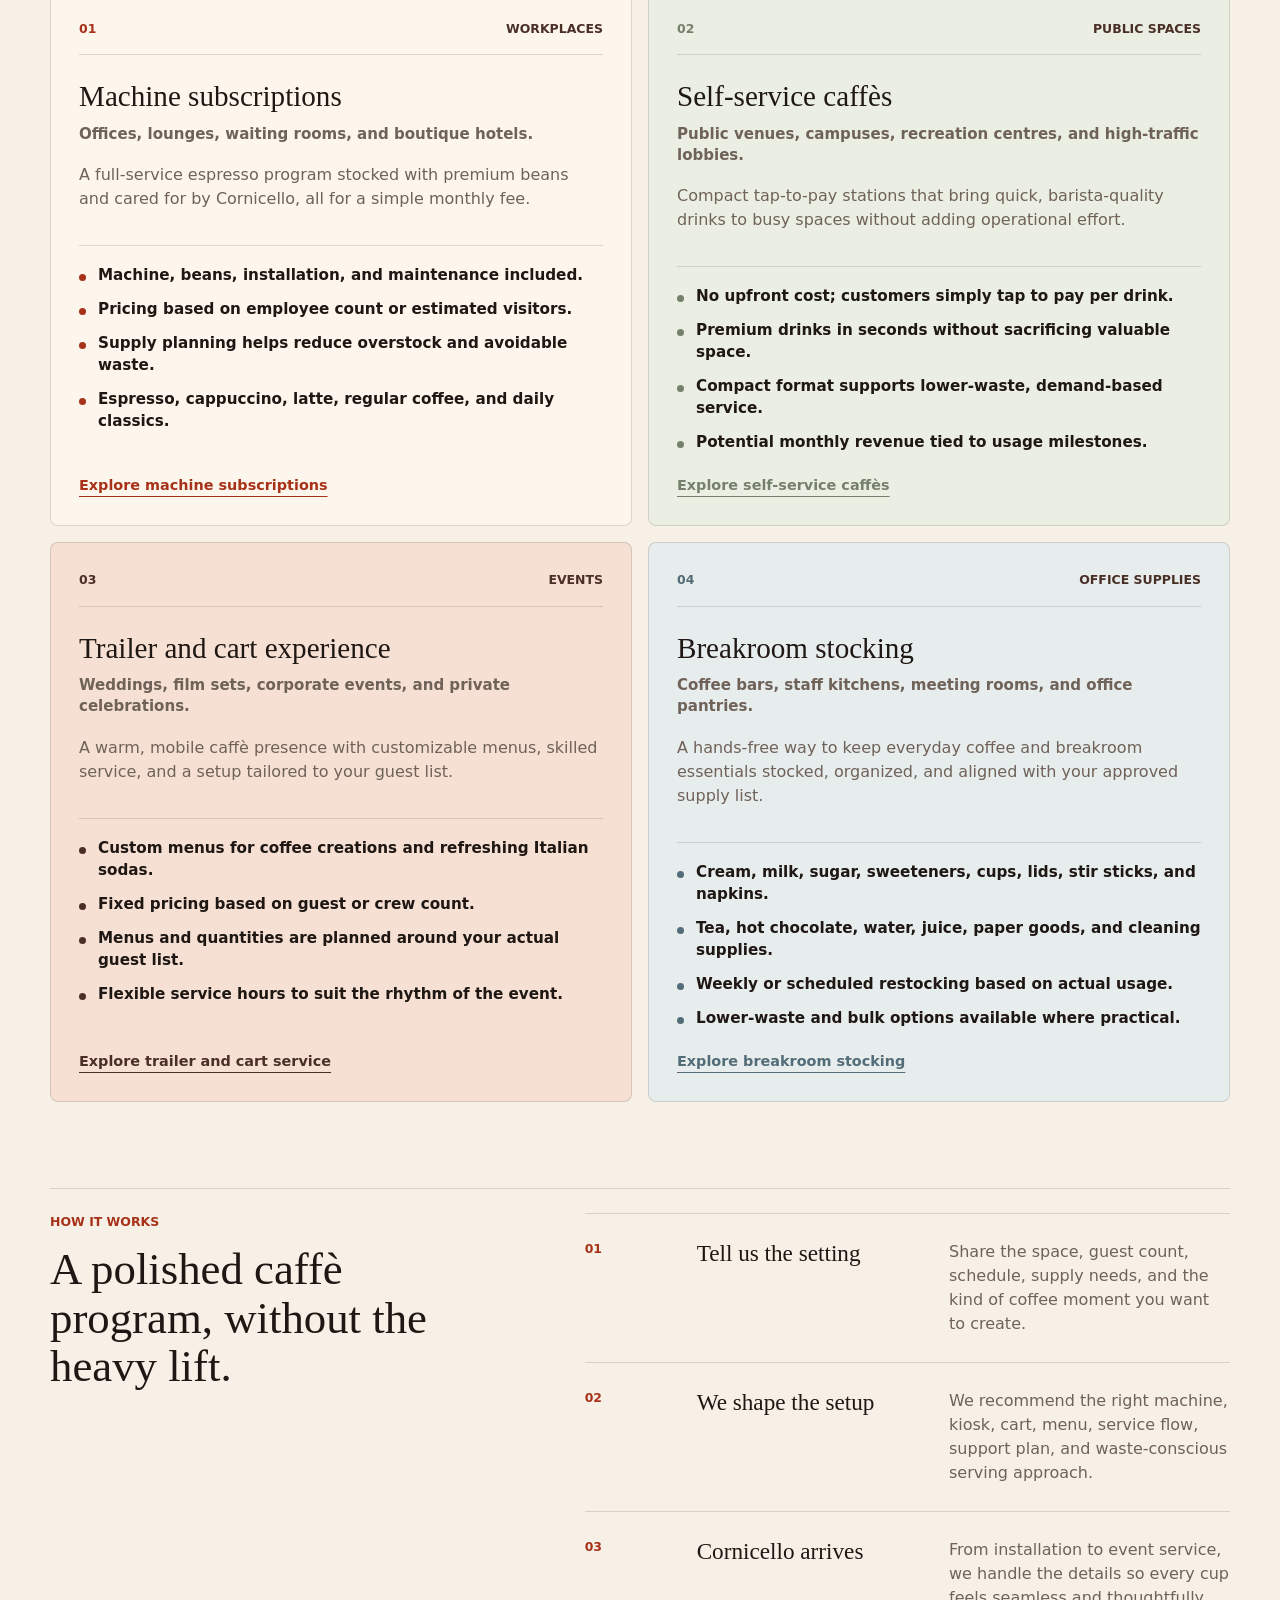
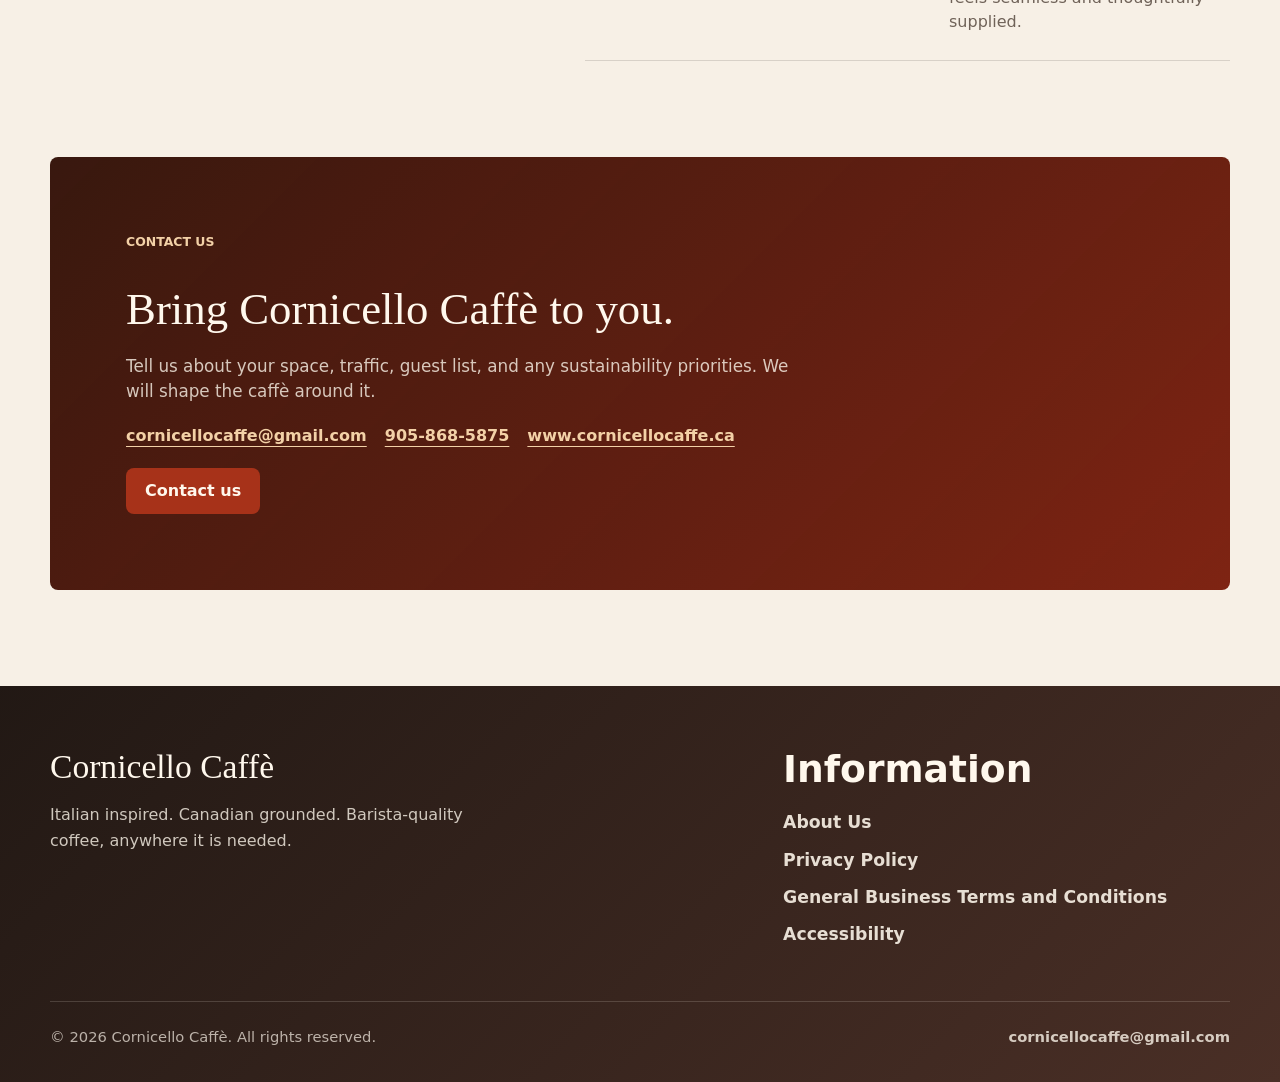
==== commit b325d887: "Add information footer and policy pages" ====
--- a/index.html
+++ b/index.html
@@ -5,7 +5,7 @@
     <meta name="viewport" content="width=device-width, initial-scale=1">
     <title>Cornicello Caff&egrave;</title>
     <meta name="description" content="Cornicello Caff&egrave; brings espresso, dolci, and a warm Italian caff&egrave; moment wherever people gather, with thoughtful service choices that reduce avoidable waste.">
-    <link rel="stylesheet" href="styles.css?v=office-stock">
+    <link rel="stylesheet" href="styles.css?v=info-footer">
     <script src="script.js?v=contact-panel" defer></script>
   </head>
   <body>
@@ -298,5 +298,25 @@
         </section>
       </section>
     </main>
+
+    <footer class="site-footer" aria-label="Cornicello site information">
+      <div class="footer-inner">
+        <div class="footer-brand">
+          <a class="footer-wordmark" href="index.html#neighborhood">Cornicello Caff&egrave;</a>
+          <p>Italian inspired. Canadian grounded. Barista-quality coffee, anywhere it is needed.</p>
+        </div>
+        <nav class="footer-info" aria-label="Information">
+          <h2>Information</h2>
+          <a href="index.html#photo-about">About Us</a>
+          <a href="privacy-policy.html">Privacy Policy</a>
+          <a href="terms-and-conditions.html">General Business Terms and Conditions</a>
+          <a href="accessibility.html">Accessibility</a>
+        </nav>
+      </div>
+      <div class="footer-bottom">
+        <p>&copy; 2026 Cornicello Caff&egrave;. All rights reserved.</p>
+        <a href="mailto:cornicellocaffe@gmail.com">cornicellocaffe@gmail.com</a>
+      </div>
+    </footer>
   </body>
 </html>
--- a/styles.css
+++ b/styles.css
@@ -1587,6 +1587,216 @@
   display: flex;
   flex-wrap: wrap;
   gap: 12px;
+}
+
+.site-footer {
+  padding: 64px 0 34px;
+  color: var(--cream);
+  background:
+    linear-gradient(135deg, rgba(31, 23, 19, 0.94), rgba(74, 47, 38, 0.9)),
+    var(--espresso);
+}
+
+.footer-inner {
+  display: grid;
+  grid-template-columns: minmax(0, 0.85fr) minmax(280px, 0.58fr);
+  gap: 78px;
+  width: min(1180px, calc(100% - 80px));
+  margin: 0 auto;
+  align-items: start;
+}
+
+.footer-wordmark {
+  display: inline-flex;
+  margin-bottom: 18px;
+  font-family: var(--serif);
+  font-size: 2.1rem;
+  line-height: 1;
+}
+
+.footer-brand p {
+  max-width: 460px;
+  margin-bottom: 0;
+  color: rgba(255, 248, 237, 0.78);
+  font-size: 1rem;
+  line-height: 1.65;
+}
+
+.footer-info {
+  display: grid;
+  gap: 14px;
+  justify-items: start;
+}
+
+.footer-info h2 {
+  margin-bottom: 8px;
+  font-family: var(--sans);
+  font-size: 2.35rem;
+  font-weight: 850;
+  line-height: 1.05;
+}
+
+.footer-info a {
+  color: rgba(255, 248, 237, 0.88);
+  font-size: 1.08rem;
+  font-weight: 800;
+  line-height: 1.35;
+  text-decoration: underline;
+  text-decoration-color: transparent;
+  text-underline-offset: 6px;
+}
+
+.footer-info a:hover,
+.footer-info a:focus-visible,
+.footer-bottom a:hover,
+.footer-bottom a:focus-visible {
+  color: var(--cream);
+  outline: none;
+  text-decoration-color: currentColor;
+}
+
+.footer-bottom {
+  display: flex;
+  justify-content: space-between;
+  gap: 20px;
+  width: min(1180px, calc(100% - 80px));
+  margin: 54px auto 0;
+  padding-top: 24px;
+  color: rgba(255, 248, 237, 0.68);
+  border-top: 1px solid rgba(255, 248, 237, 0.16);
+  font-size: 0.92rem;
+}
+
+.footer-bottom p {
+  margin-bottom: 0;
+}
+
+.footer-bottom a {
+  color: rgba(255, 248, 237, 0.78);
+  font-weight: 750;
+  text-decoration: underline;
+  text-decoration-color: transparent;
+  text-underline-offset: 6px;
+}
+
+.legal-page {
+  background: var(--paper);
+}
+
+.legal-main {
+  width: min(1180px, calc(100% - 80px));
+  margin: 0 auto;
+  padding: 72px 0 92px;
+}
+
+.legal-hero {
+  display: grid;
+  grid-template-columns: minmax(0, 0.82fr) minmax(340px, 0.78fr);
+  gap: 68px;
+  padding-bottom: 46px;
+  border-bottom: 1px solid var(--line);
+  align-items: end;
+}
+
+.legal-hero h1 {
+  max-width: 720px;
+  margin-bottom: 0;
+  font-size: 4.2rem;
+  line-height: 1.02;
+}
+
+.legal-hero p:not(.eyebrow) {
+  color: var(--muted);
+  font-size: 1.06rem;
+  line-height: 1.64;
+}
+
+.legal-updated {
+  margin-bottom: 0;
+  color: var(--red);
+  font-size: 0.88rem;
+  font-weight: 900;
+}
+
+.legal-content {
+  display: grid;
+  grid-template-columns: minmax(220px, 0.35fr) minmax(0, 1fr);
+  gap: 58px;
+  padding-top: 44px;
+  align-items: start;
+}
+
+.legal-note {
+  position: sticky;
+  top: 26px;
+  padding: 24px;
+  background: rgba(255, 248, 237, 0.72);
+  border: 1px solid var(--line);
+  border-radius: 8px;
+}
+
+.legal-note h2 {
+  margin-bottom: 14px;
+  font-family: var(--serif);
+  font-size: 1.7rem;
+  line-height: 1.08;
+}
+
+.legal-note p {
+  margin-bottom: 16px;
+  color: var(--muted);
+}
+
+.legal-note a {
+  display: block;
+  margin-top: 10px;
+  color: var(--red);
+  font-weight: 900;
+  overflow-wrap: anywhere;
+  text-decoration: underline;
+  text-underline-offset: 5px;
+}
+
+.legal-sections {
+  display: grid;
+  gap: 16px;
+}
+
+.legal-card {
+  padding: 30px;
+  background: rgba(255, 248, 237, 0.76);
+  border: 1px solid var(--line);
+  border-radius: 8px;
+}
+
+.legal-card:nth-child(even) {
+  background: rgba(232, 238, 226, 0.62);
+}
+
+.legal-card h2 {
+  margin-bottom: 14px;
+  font-family: var(--serif);
+  font-size: 2rem;
+  line-height: 1.08;
+}
+
+.legal-card p,
+.legal-card li {
+  color: var(--muted);
+  font-size: 1rem;
+  line-height: 1.66;
+}
+
+.legal-card p:last-child,
+.legal-card ul:last-child {
+  margin-bottom: 0;
+}
+
+.legal-card ul {
+  display: grid;
+  gap: 10px;
+  margin: 0;
+  padding-left: 20px;
 }
 
 @media (max-width: 980px) {
@@ -1646,6 +1856,40 @@
     width: min(100% - 40px, 760px);
   }
 
+  .footer-inner,
+  .footer-bottom,
+  .legal-main {
+    width: min(100% - 40px, 760px);
+  }
+
+  .footer-inner,
+  .legal-hero,
+  .legal-content {
+    grid-template-columns: 1fr;
+    gap: 34px;
+  }
+
+  .footer-bottom {
+    align-items: flex-start;
+    flex-direction: column;
+  }
+
+  .legal-main {
+    padding: 54px 0 74px;
+  }
+
+  .legal-hero {
+    align-items: start;
+  }
+
+  .legal-hero h1 {
+    font-size: 3.35rem;
+  }
+
+  .legal-note {
+    position: static;
+  }
+
   .promise-strip {
     border-top: 1px solid var(--line);
   }
@@ -2116,7 +2360,10 @@
 
   .service-tiles,
   .metrics-row,
-  .closing-band {
+  .closing-band,
+  .footer-inner,
+  .footer-bottom,
+  .legal-main {
     width: min(100% - 28px, 760px);
   }
 
@@ -2125,6 +2372,48 @@
     margin-bottom: 58px;
   }
 
+  .site-footer {
+    padding: 46px 0 28px;
+  }
+
+  .footer-wordmark {
+    font-size: 1.72rem;
+  }
+
+  .footer-info h2 {
+    font-size: 1.85rem;
+  }
+
+  .footer-info a {
+    font-size: 1rem;
+  }
+
+  .footer-bottom {
+    margin-top: 38px;
+  }
+
+  .legal-main {
+    padding: 42px 0 58px;
+  }
+
+  .legal-hero h1 {
+    font-size: 2.45rem;
+  }
+
+  .legal-hero,
+  .legal-content {
+    gap: 26px;
+  }
+
+  .legal-card,
+  .legal-note {
+    padding: 22px;
+  }
+
+  .legal-card h2 {
+    font-size: 1.55rem;
+  }
+
   .hero-actions {
     flex-direction: column;
   }
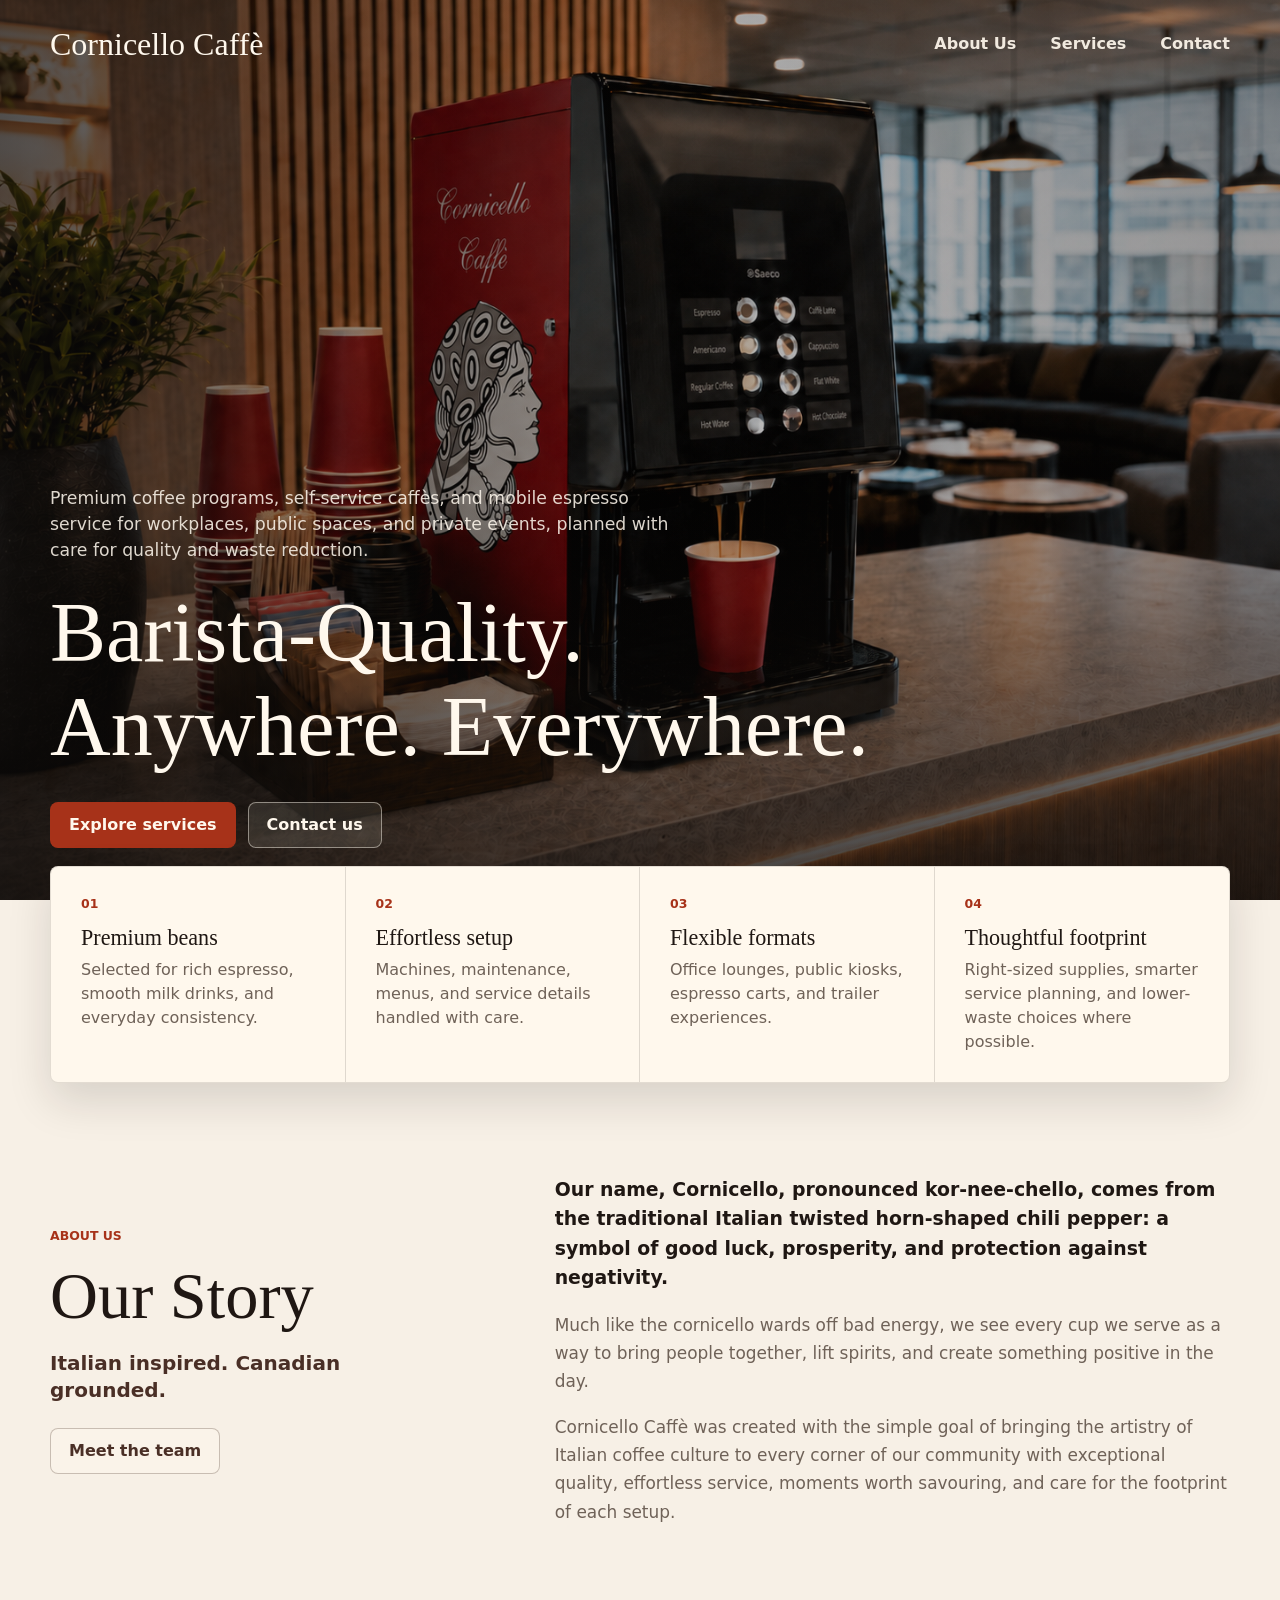
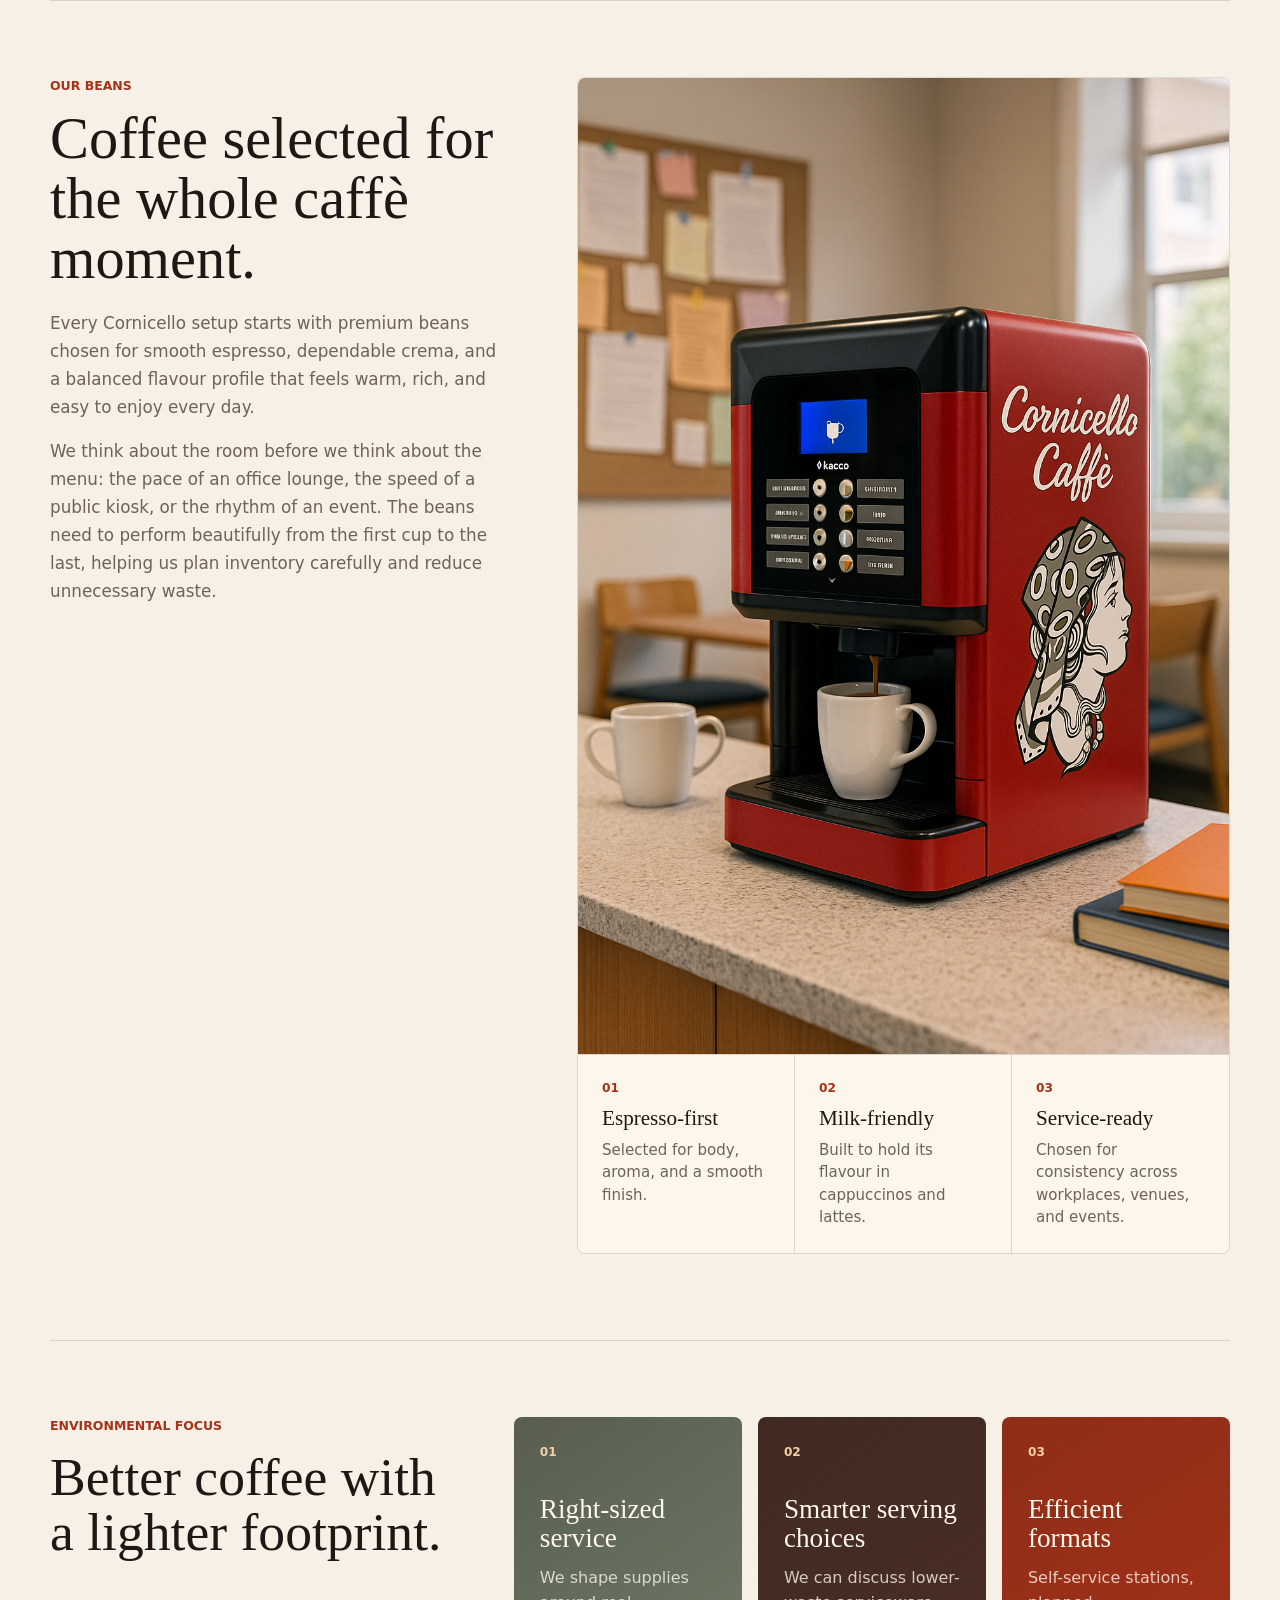
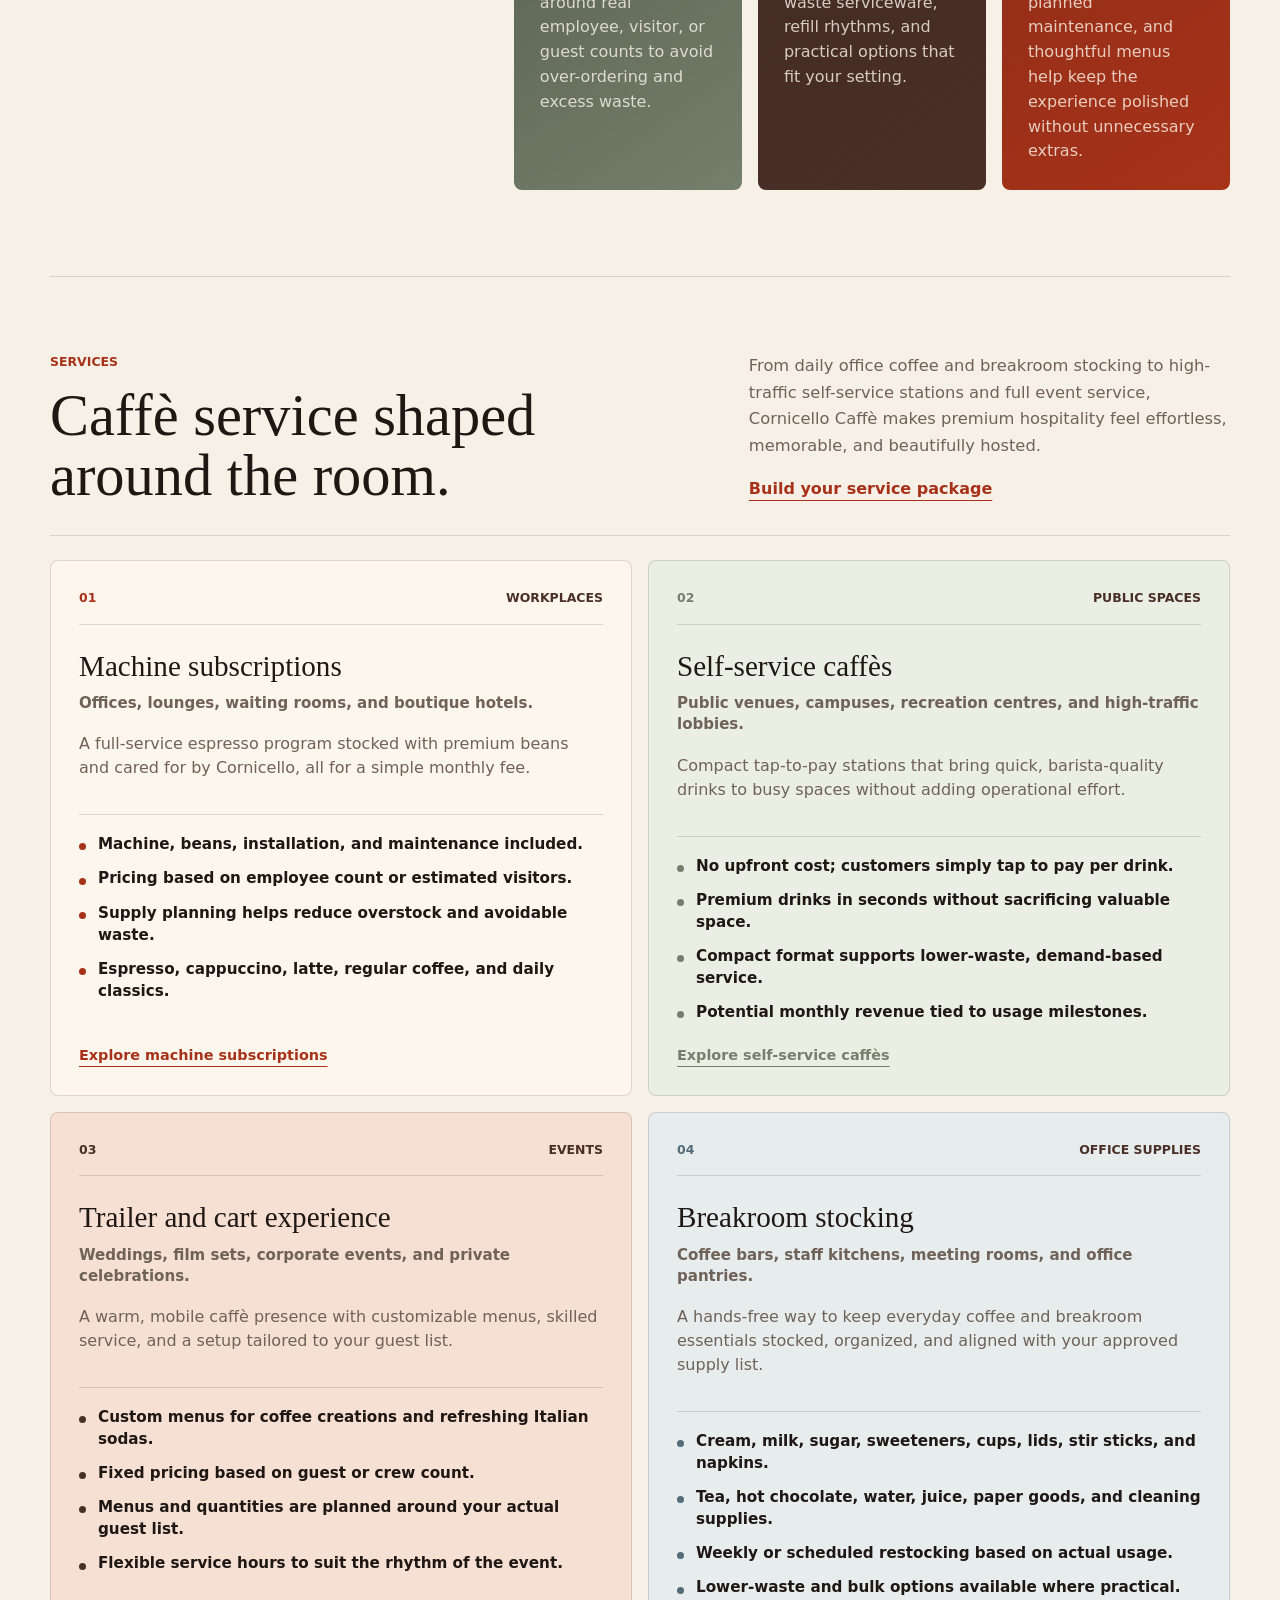
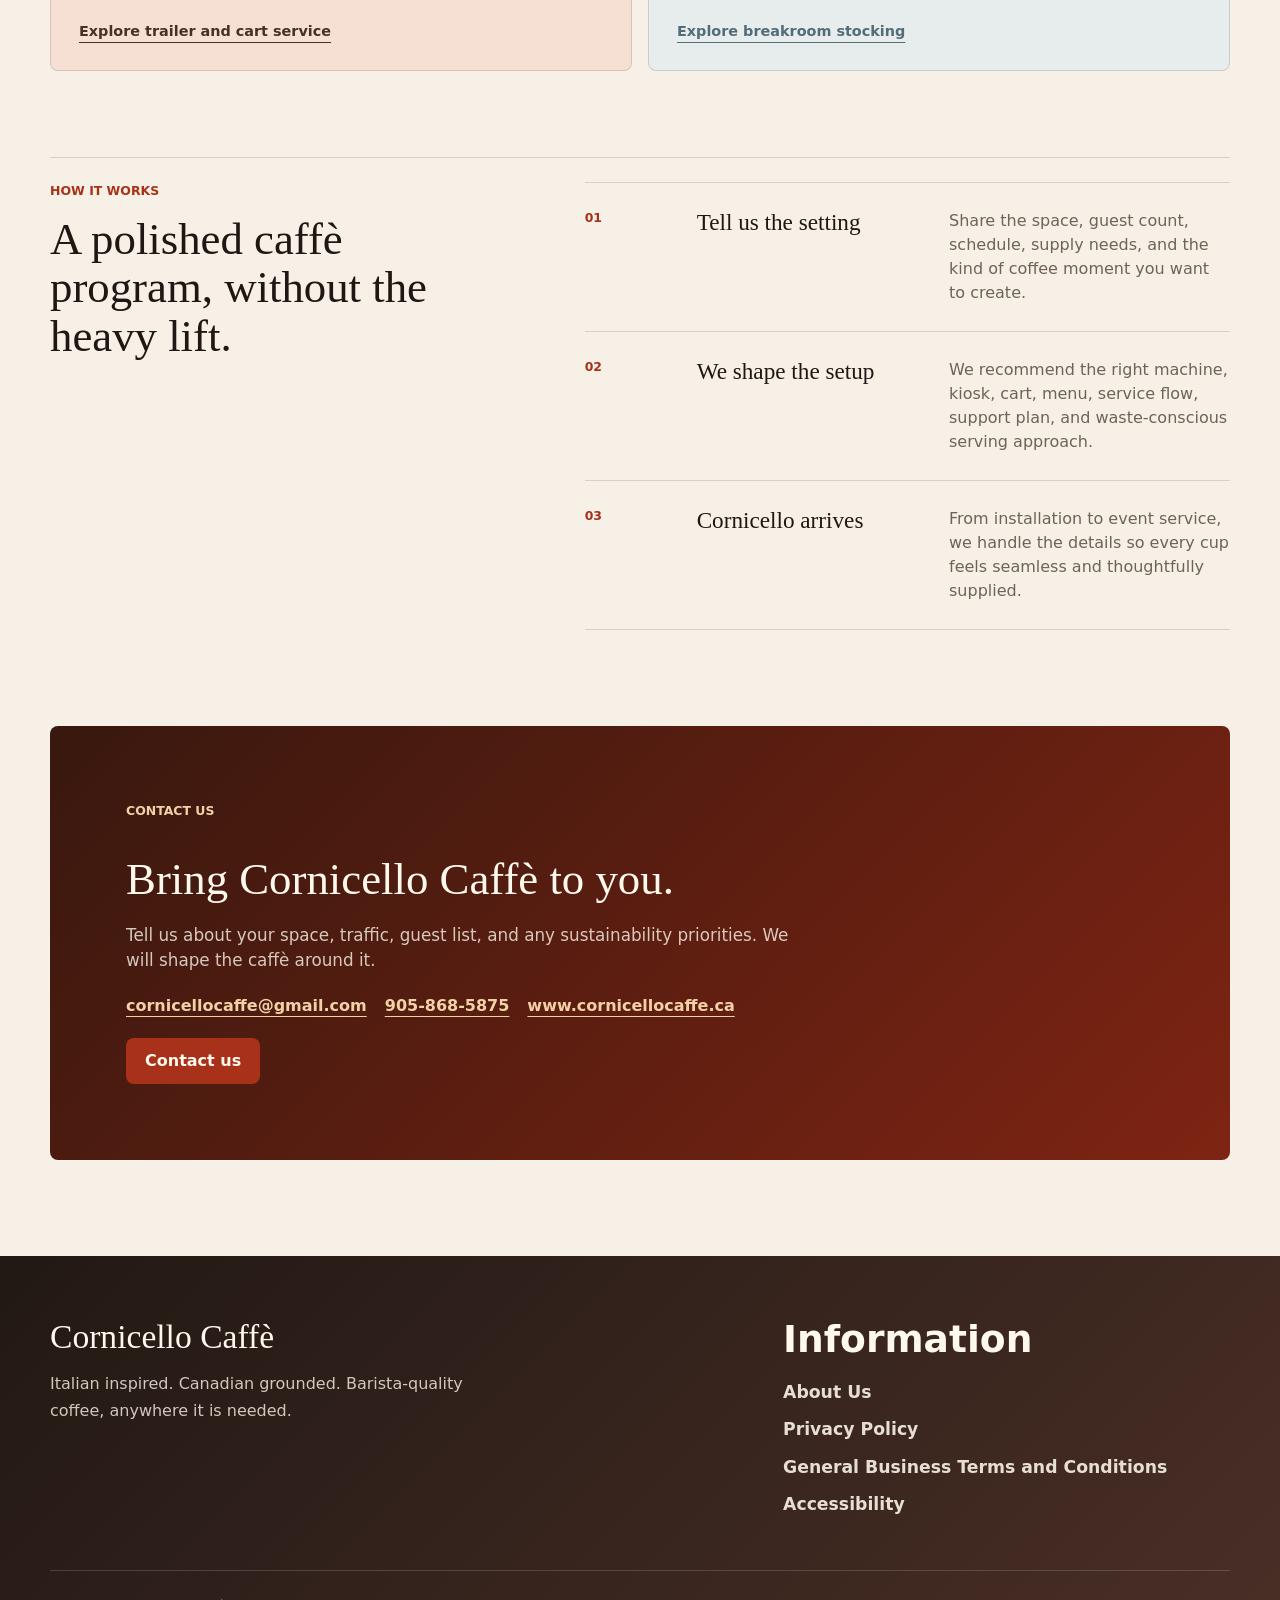
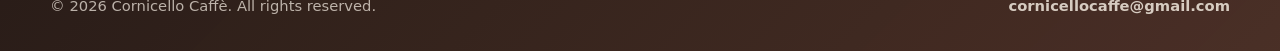
==== commit aef78fab: "Replace illustrated artwork with photo imagery" ====
--- a/index.html
+++ b/index.html
@@ -5,7 +5,7 @@
     <meta name="viewport" content="width=device-width, initial-scale=1">
     <title>Cornicello Caff&egrave;</title>
     <meta name="description" content="Cornicello Caff&egrave; brings espresso, dolci, and a warm Italian caff&egrave; moment wherever people gather, with thoughtful service choices that reduce avoidable waste.">
-    <link rel="stylesheet" href="styles.css?v=info-footer">
+    <link rel="stylesheet" href="styles.css?v=photo-real">
     <script src="script.js?v=contact-panel" defer></script>
   </head>
   <body>
@@ -101,7 +101,7 @@
           </div>
           <div class="beans-panel">
             <figure>
-              <img src="assets/retail-shelf.png" alt="Illustrated Cornicello Caffe coffee bags and cups on a shelf">
+              <img src="assets/machine-counter.png" alt="Cornicello Caffe red coffee machine serving coffee in a warm office space">
             </figure>
             <div class="beans-points">
               <article>
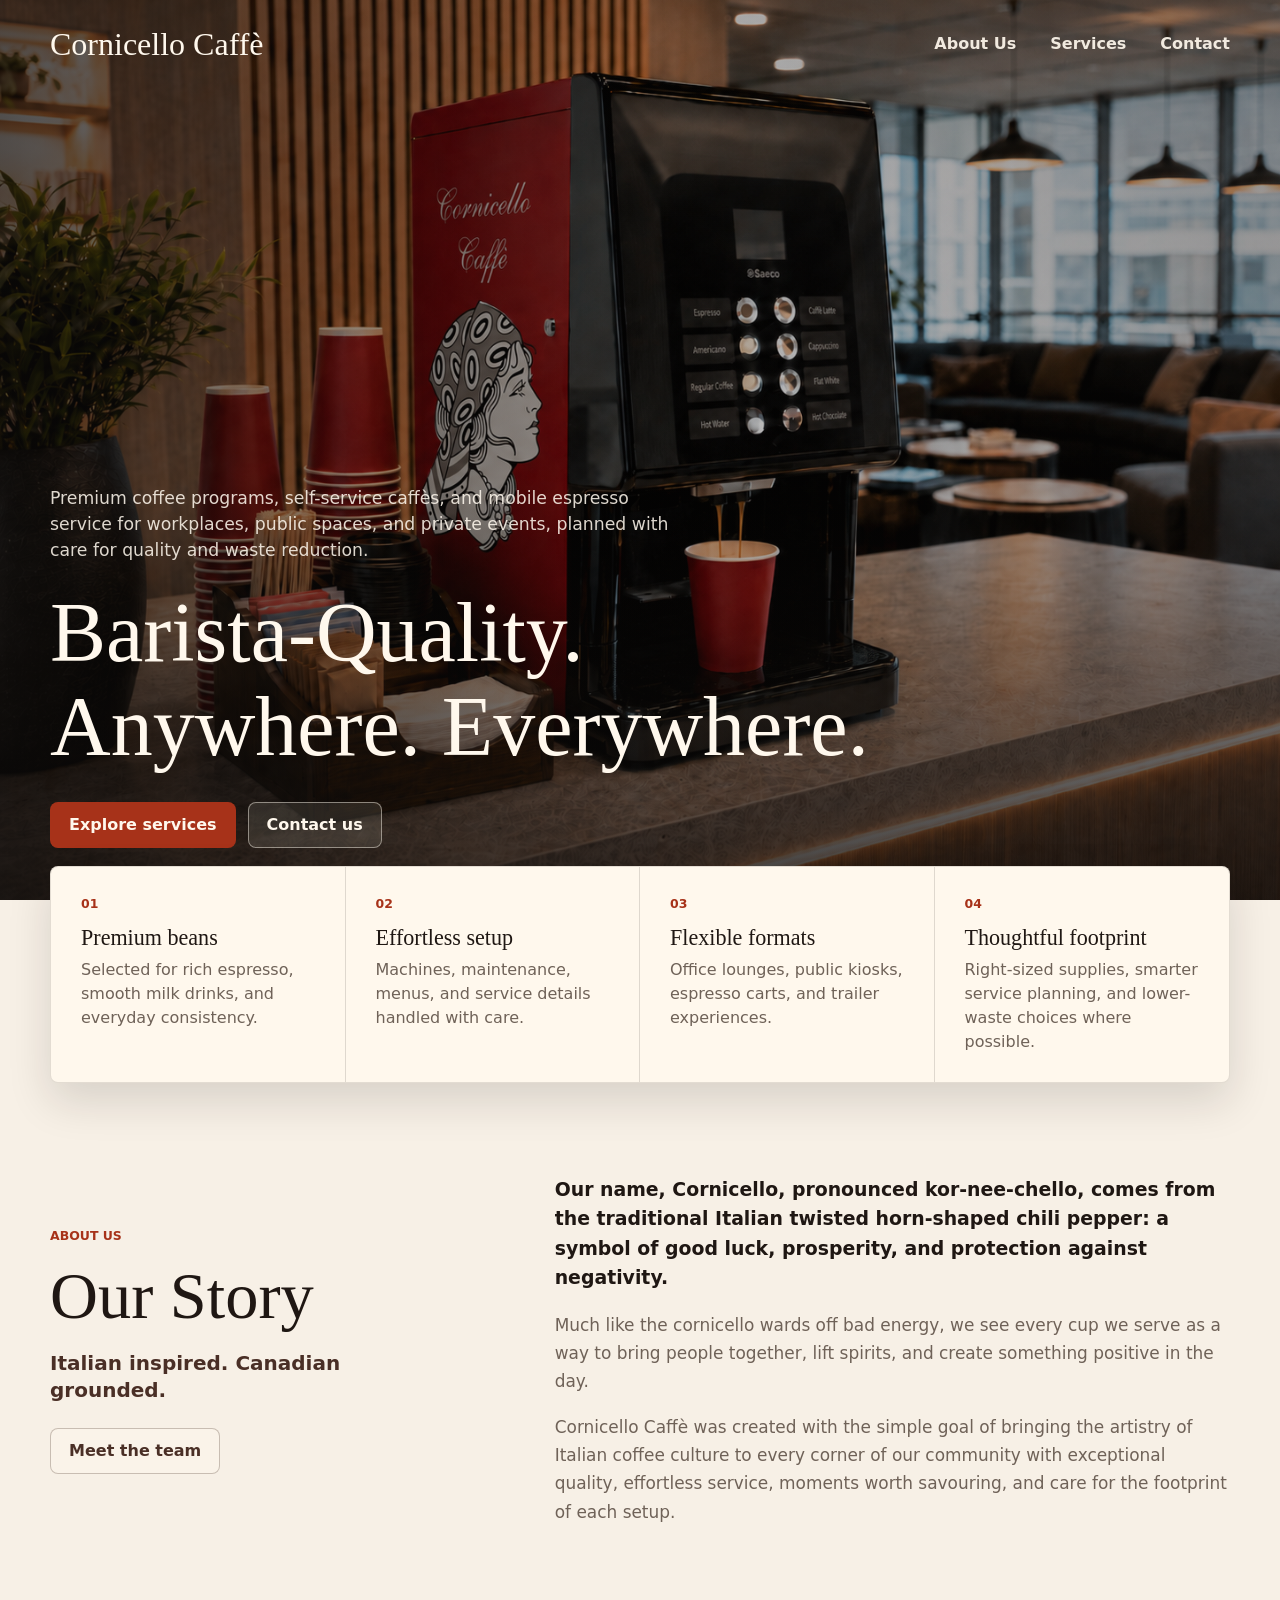
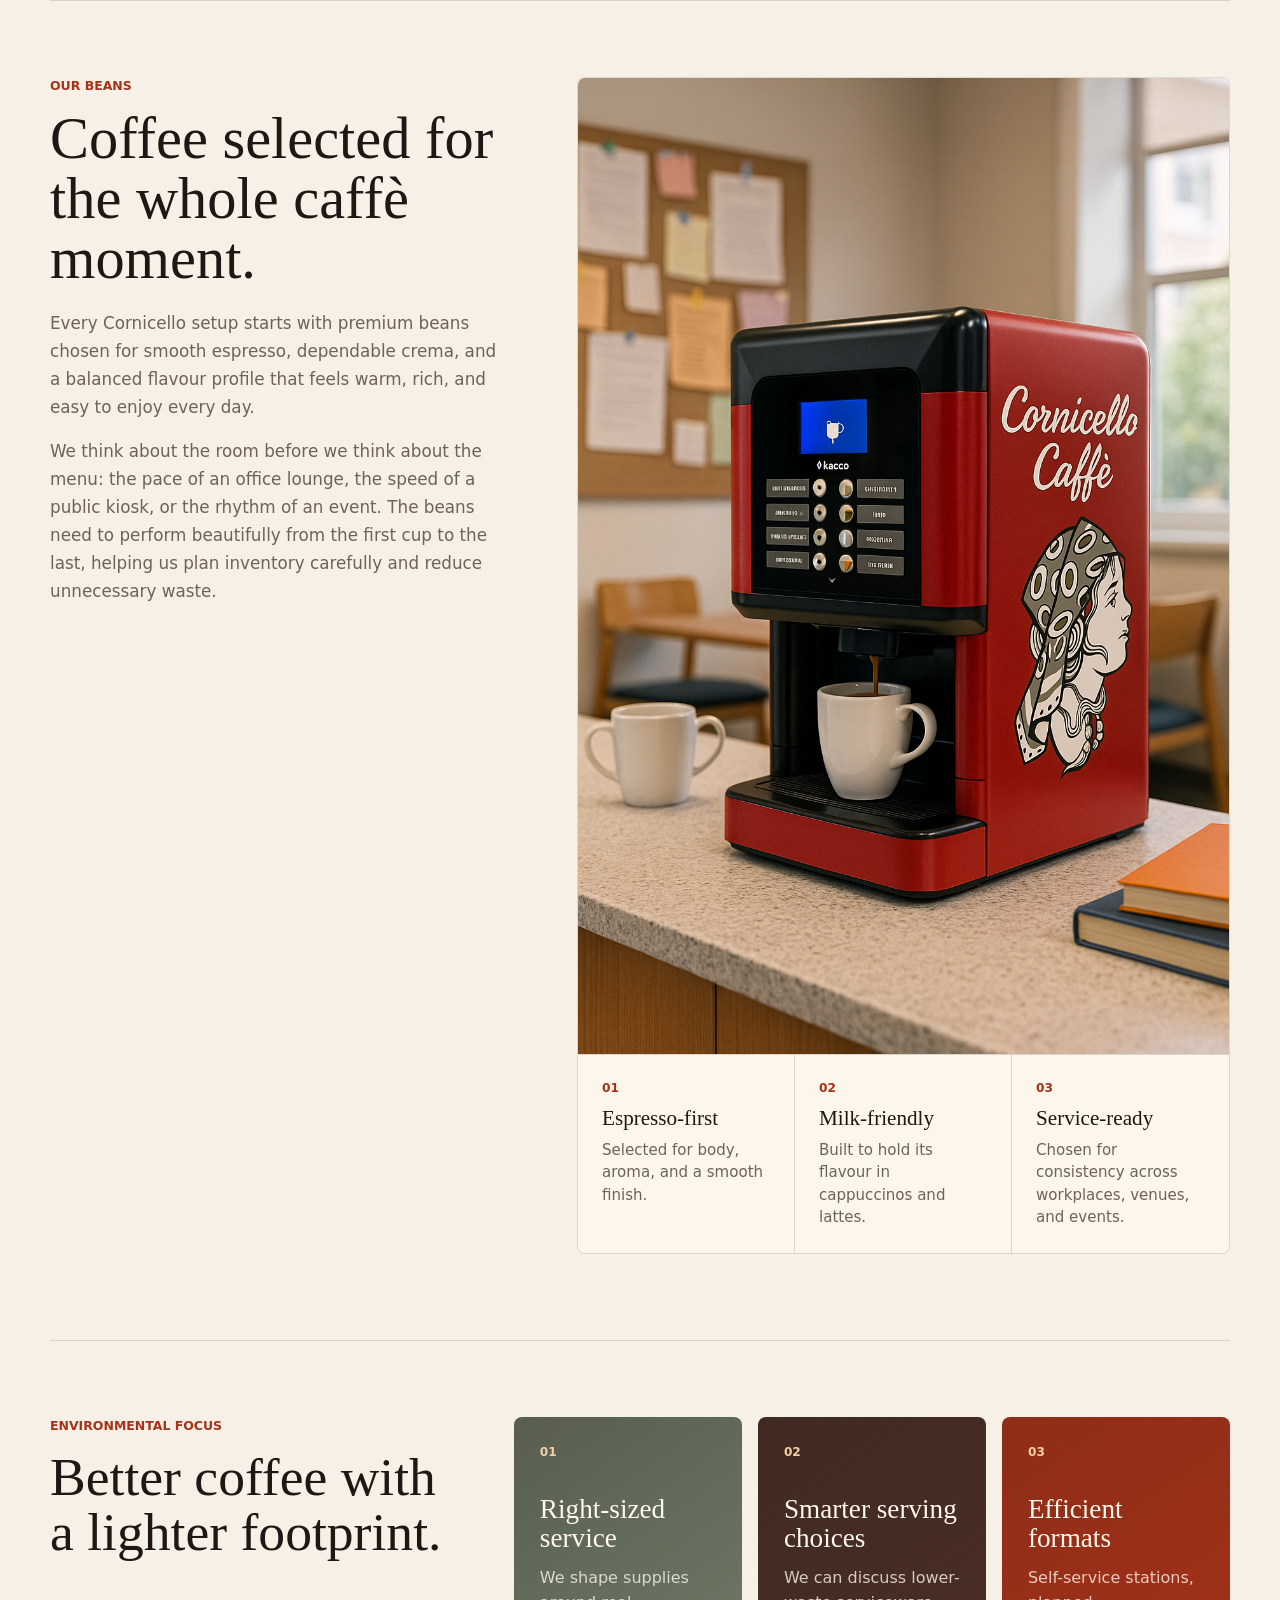
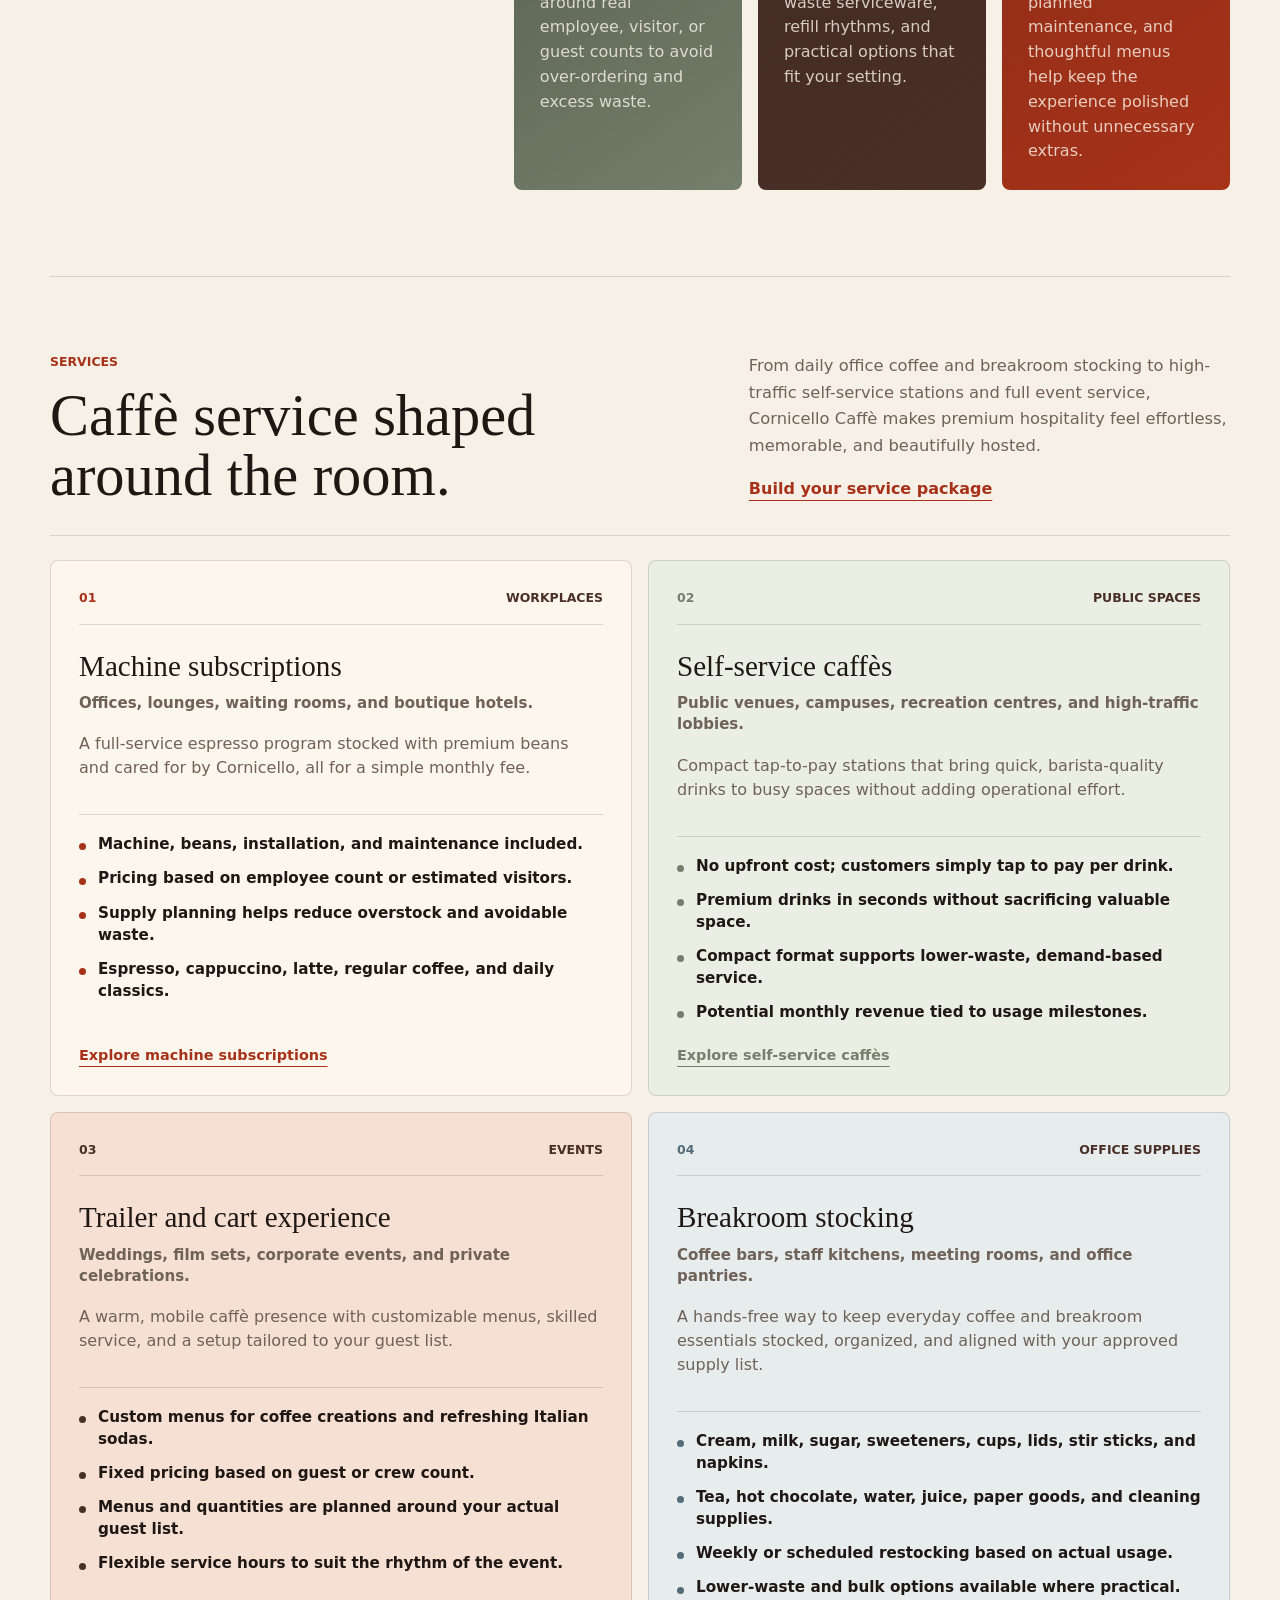
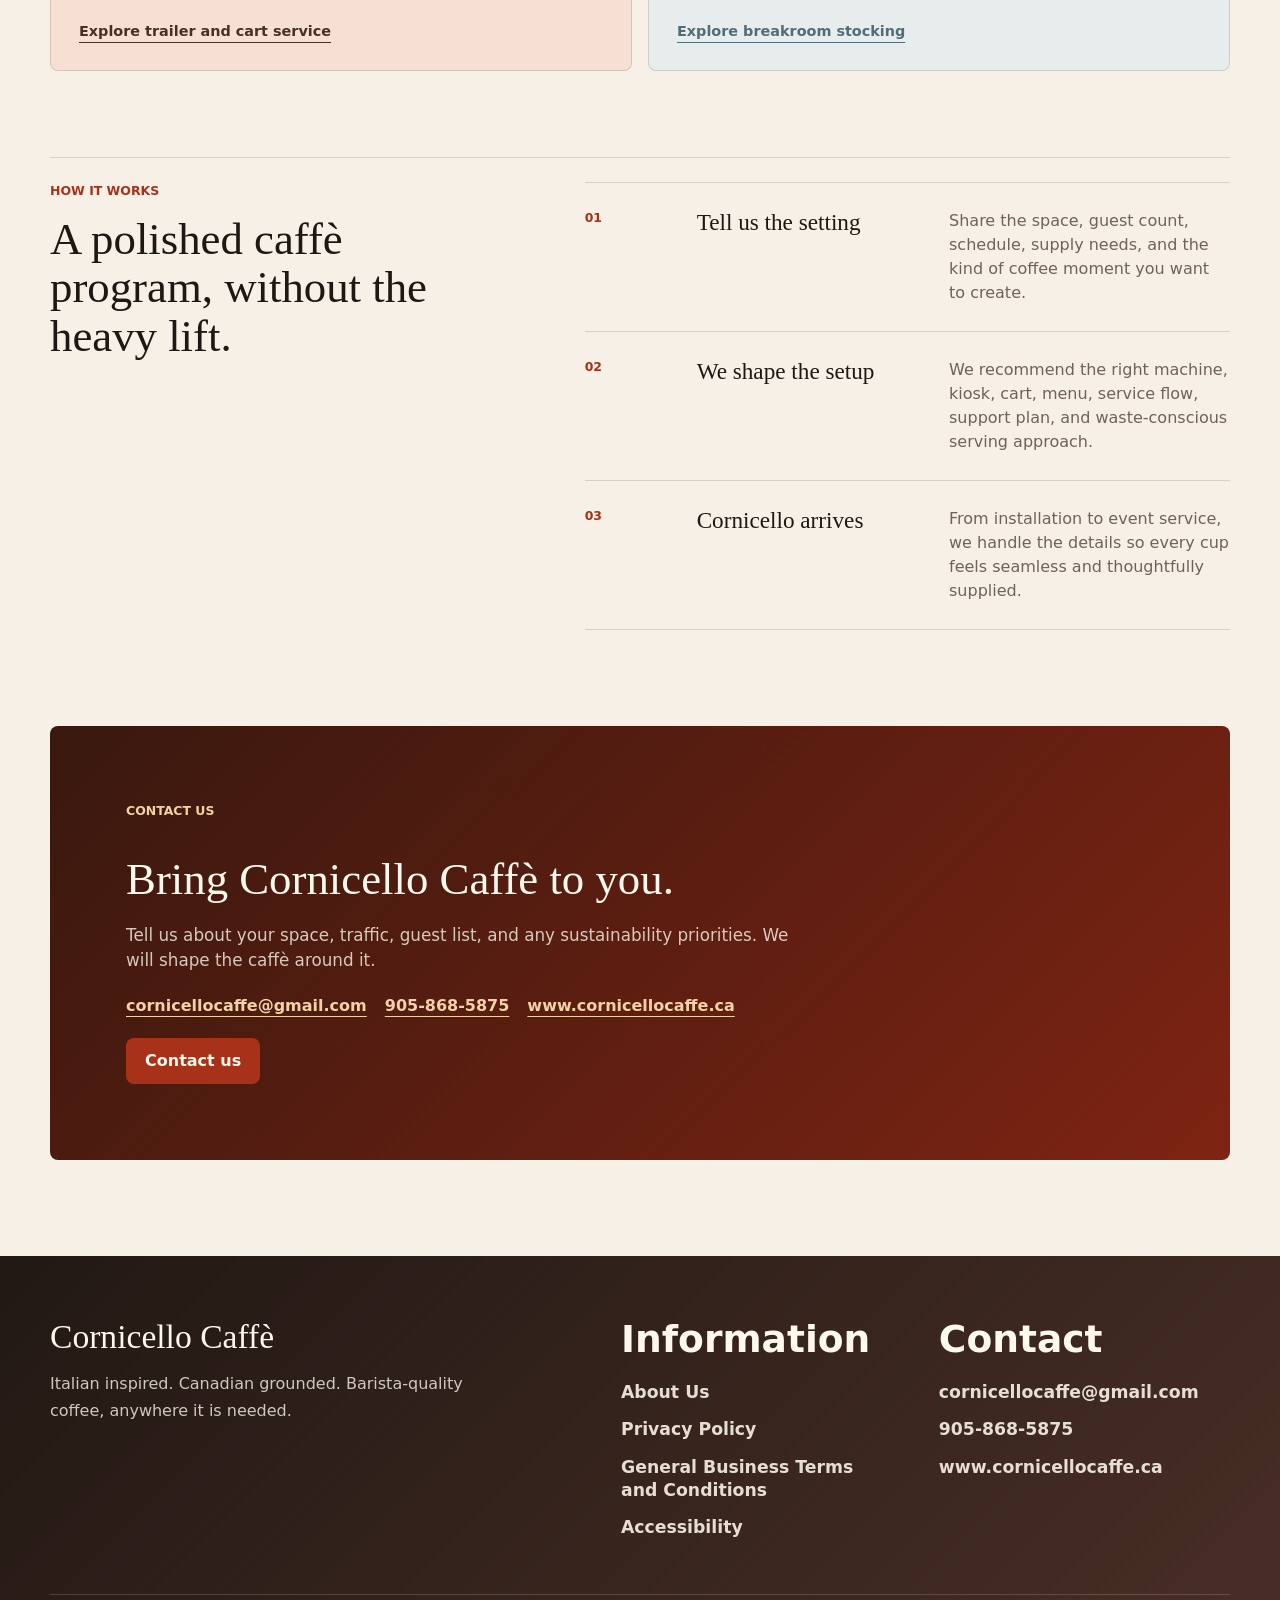
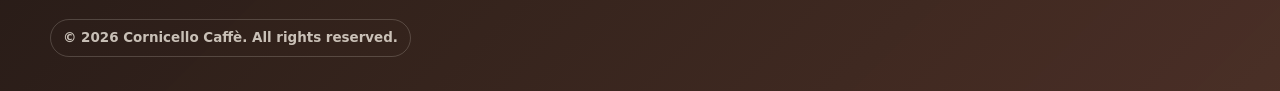
==== commit 37b1cfe9: "Add contact details to site footer" ====
--- a/index.html
+++ b/index.html
@@ -5,7 +5,7 @@
     <meta name="viewport" content="width=device-width, initial-scale=1">
     <title>Cornicello Caff&egrave;</title>
     <meta name="description" content="Cornicello Caff&egrave; brings espresso, dolci, and a warm Italian caff&egrave; moment wherever people gather, with thoughtful service choices that reduce avoidable waste.">
-    <link rel="stylesheet" href="styles.css?v=photo-real">
+    <link rel="stylesheet" href="styles.css?v=footer-contact">
     <script src="script.js?v=contact-panel" defer></script>
   </head>
   <body>
@@ -312,10 +312,15 @@
           <a href="terms-and-conditions.html">General Business Terms and Conditions</a>
           <a href="accessibility.html">Accessibility</a>
         </nav>
+        <address class="footer-contact" aria-label="Contact information">
+          <h2>Contact</h2>
+          <a href="mailto:cornicellocaffe@gmail.com">cornicellocaffe@gmail.com</a>
+          <a href="tel:+19058685875">905-868-5875</a>
+          <a href="https://www.cornicellocaffe.ca">www.cornicellocaffe.ca</a>
+        </address>
       </div>
-      <div class="footer-bottom">
-        <p>&copy; 2026 Cornicello Caff&egrave;. All rights reserved.</p>
-        <a href="mailto:cornicellocaffe@gmail.com">cornicellocaffe@gmail.com</a>
+      <div class="footer-bottom" aria-label="Copyright">
+        <p class="copyright-stamp">&copy; 2026 Cornicello Caff&egrave;. All rights reserved.</p>
       </div>
     </footer>
   </body>
--- a/styles.css
+++ b/styles.css
@@ -1599,8 +1599,8 @@
 
 .footer-inner {
   display: grid;
-  grid-template-columns: minmax(0, 0.85fr) minmax(280px, 0.58fr);
-  gap: 78px;
+  grid-template-columns: minmax(0, 0.82fr) minmax(220px, 0.42fr) minmax(240px, 0.46fr);
+  gap: 52px;
   width: min(1180px, calc(100% - 80px));
   margin: 0 auto;
   align-items: start;
@@ -1622,13 +1622,19 @@
   line-height: 1.65;
 }
 
-.footer-info {
+.footer-info,
+.footer-contact {
   display: grid;
   gap: 14px;
   justify-items: start;
 }
 
-.footer-info h2 {
+.footer-contact {
+  font-style: normal;
+}
+
+.footer-info h2,
+.footer-contact h2 {
   margin-bottom: 8px;
   font-family: var(--sans);
   font-size: 2.35rem;
@@ -1636,7 +1642,8 @@
   line-height: 1.05;
 }
 
-.footer-info a {
+.footer-info a,
+.footer-contact a {
   color: rgba(255, 248, 237, 0.88);
   font-size: 1.08rem;
   font-weight: 800;
@@ -1644,21 +1651,19 @@
   text-decoration: underline;
   text-decoration-color: transparent;
   text-underline-offset: 6px;
+  overflow-wrap: anywhere;
 }
 
 .footer-info a:hover,
 .footer-info a:focus-visible,
-.footer-bottom a:hover,
-.footer-bottom a:focus-visible {
+.footer-contact a:hover,
+.footer-contact a:focus-visible {
   color: var(--cream);
   outline: none;
   text-decoration-color: currentColor;
 }
 
 .footer-bottom {
-  display: flex;
-  justify-content: space-between;
-  gap: 20px;
   width: min(1180px, calc(100% - 80px));
   margin: 54px auto 0;
   padding-top: 24px;
@@ -1671,12 +1676,15 @@
   margin-bottom: 0;
 }
 
-.footer-bottom a {
-  color: rgba(255, 248, 237, 0.78);
-  font-weight: 750;
-  text-decoration: underline;
-  text-decoration-color: transparent;
-  text-underline-offset: 6px;
+.copyright-stamp {
+  display: inline-flex;
+  padding: 8px 12px;
+  color: rgba(255, 248, 237, 0.74);
+  border: 1px solid rgba(255, 248, 237, 0.18);
+  border-radius: 999px;
+  font-size: 0.84rem;
+  font-weight: 800;
+  letter-spacing: 0;
 }
 
 .legal-page {
@@ -1869,11 +1877,6 @@
     gap: 34px;
   }
 
-  .footer-bottom {
-    align-items: flex-start;
-    flex-direction: column;
-  }
-
   .legal-main {
     padding: 54px 0 74px;
   }
@@ -2380,11 +2383,13 @@
     font-size: 1.72rem;
   }
 
-  .footer-info h2 {
+  .footer-info h2,
+  .footer-contact h2 {
     font-size: 1.85rem;
   }
 
-  .footer-info a {
+  .footer-info a,
+  .footer-contact a {
     font-size: 1rem;
   }
 
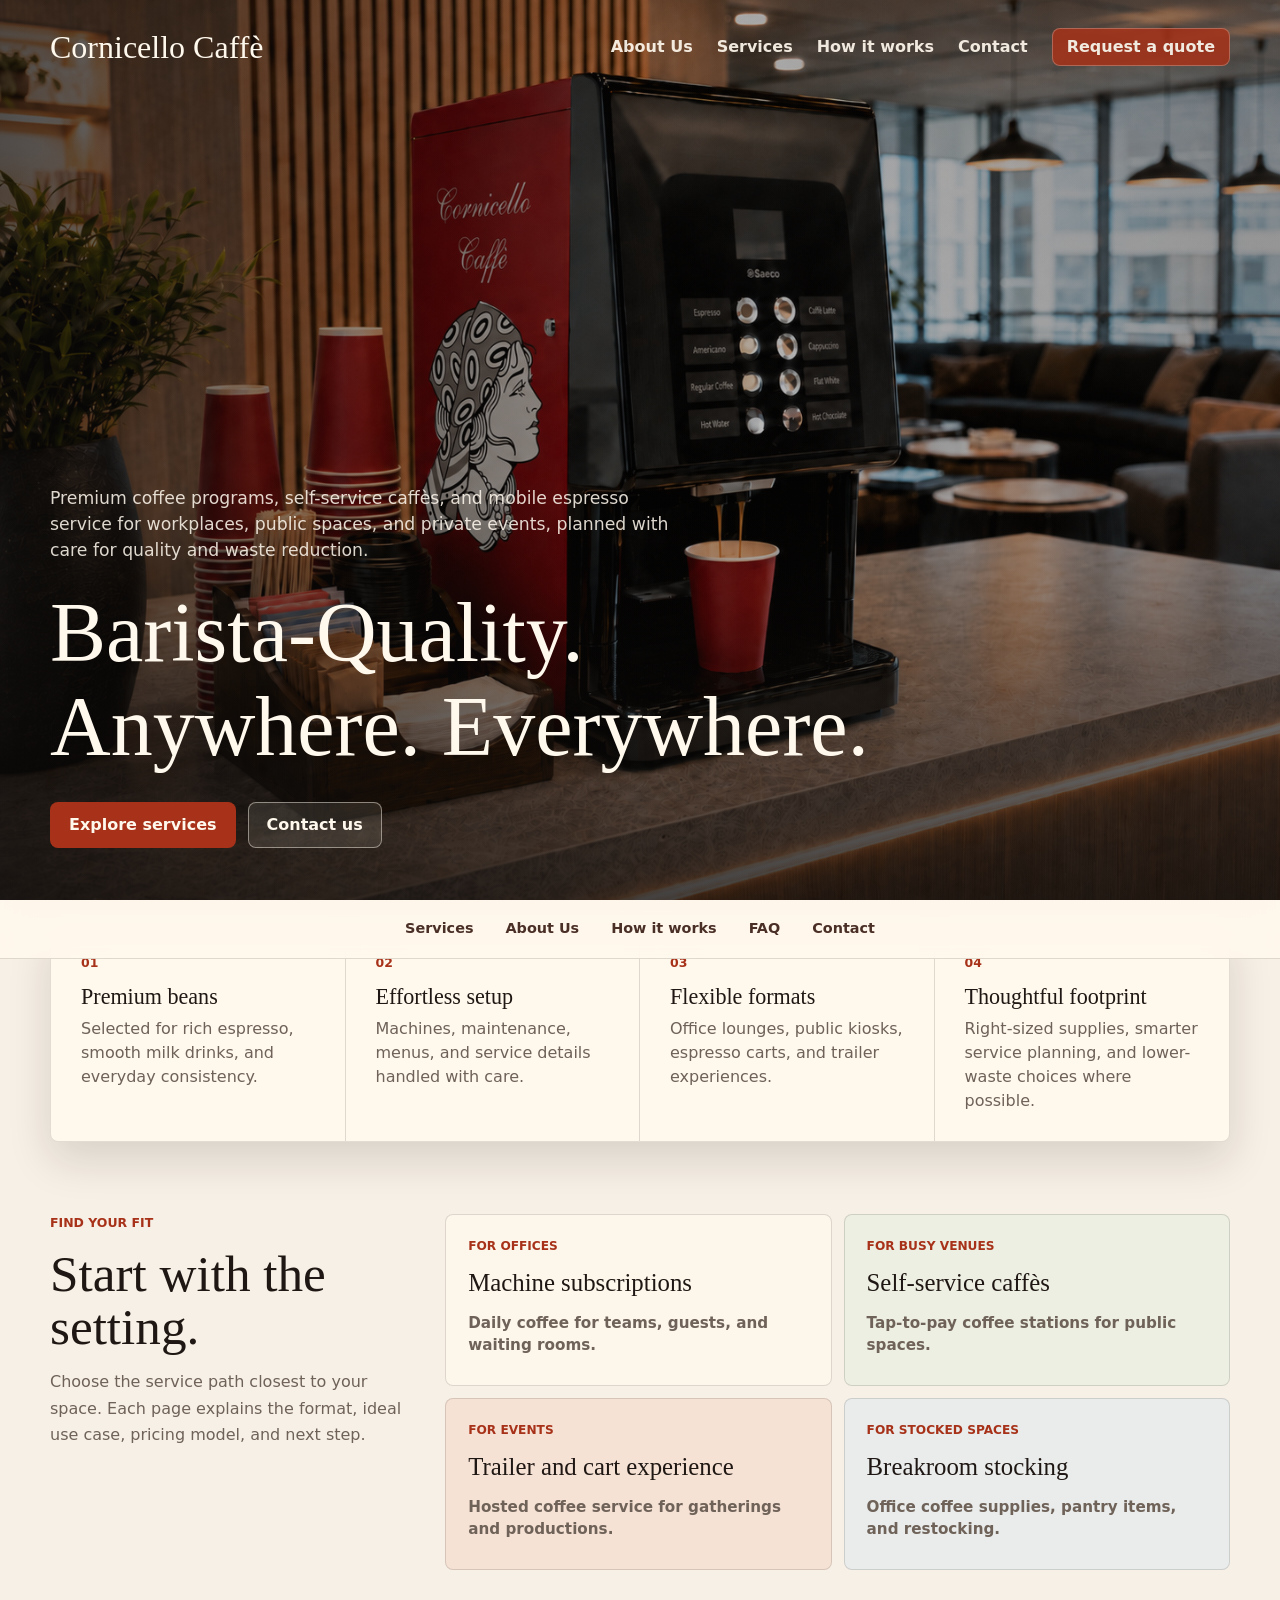
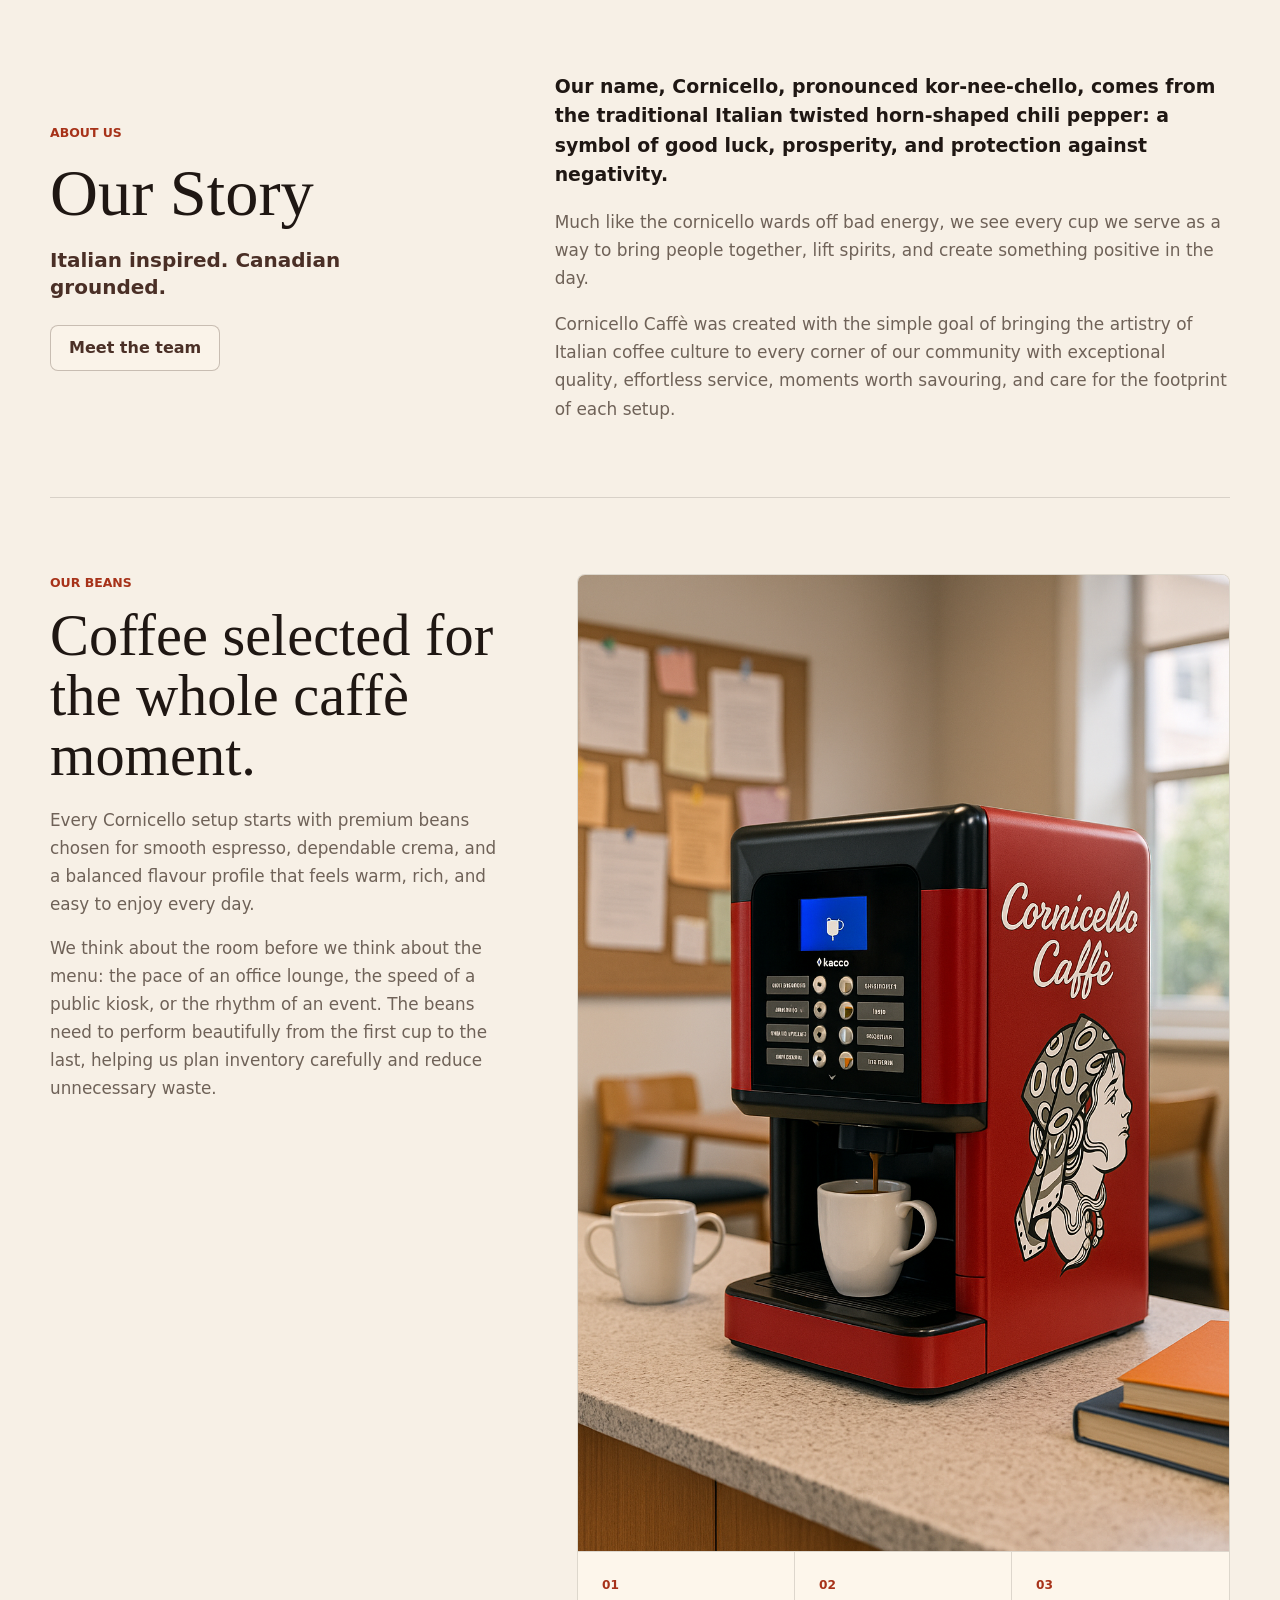
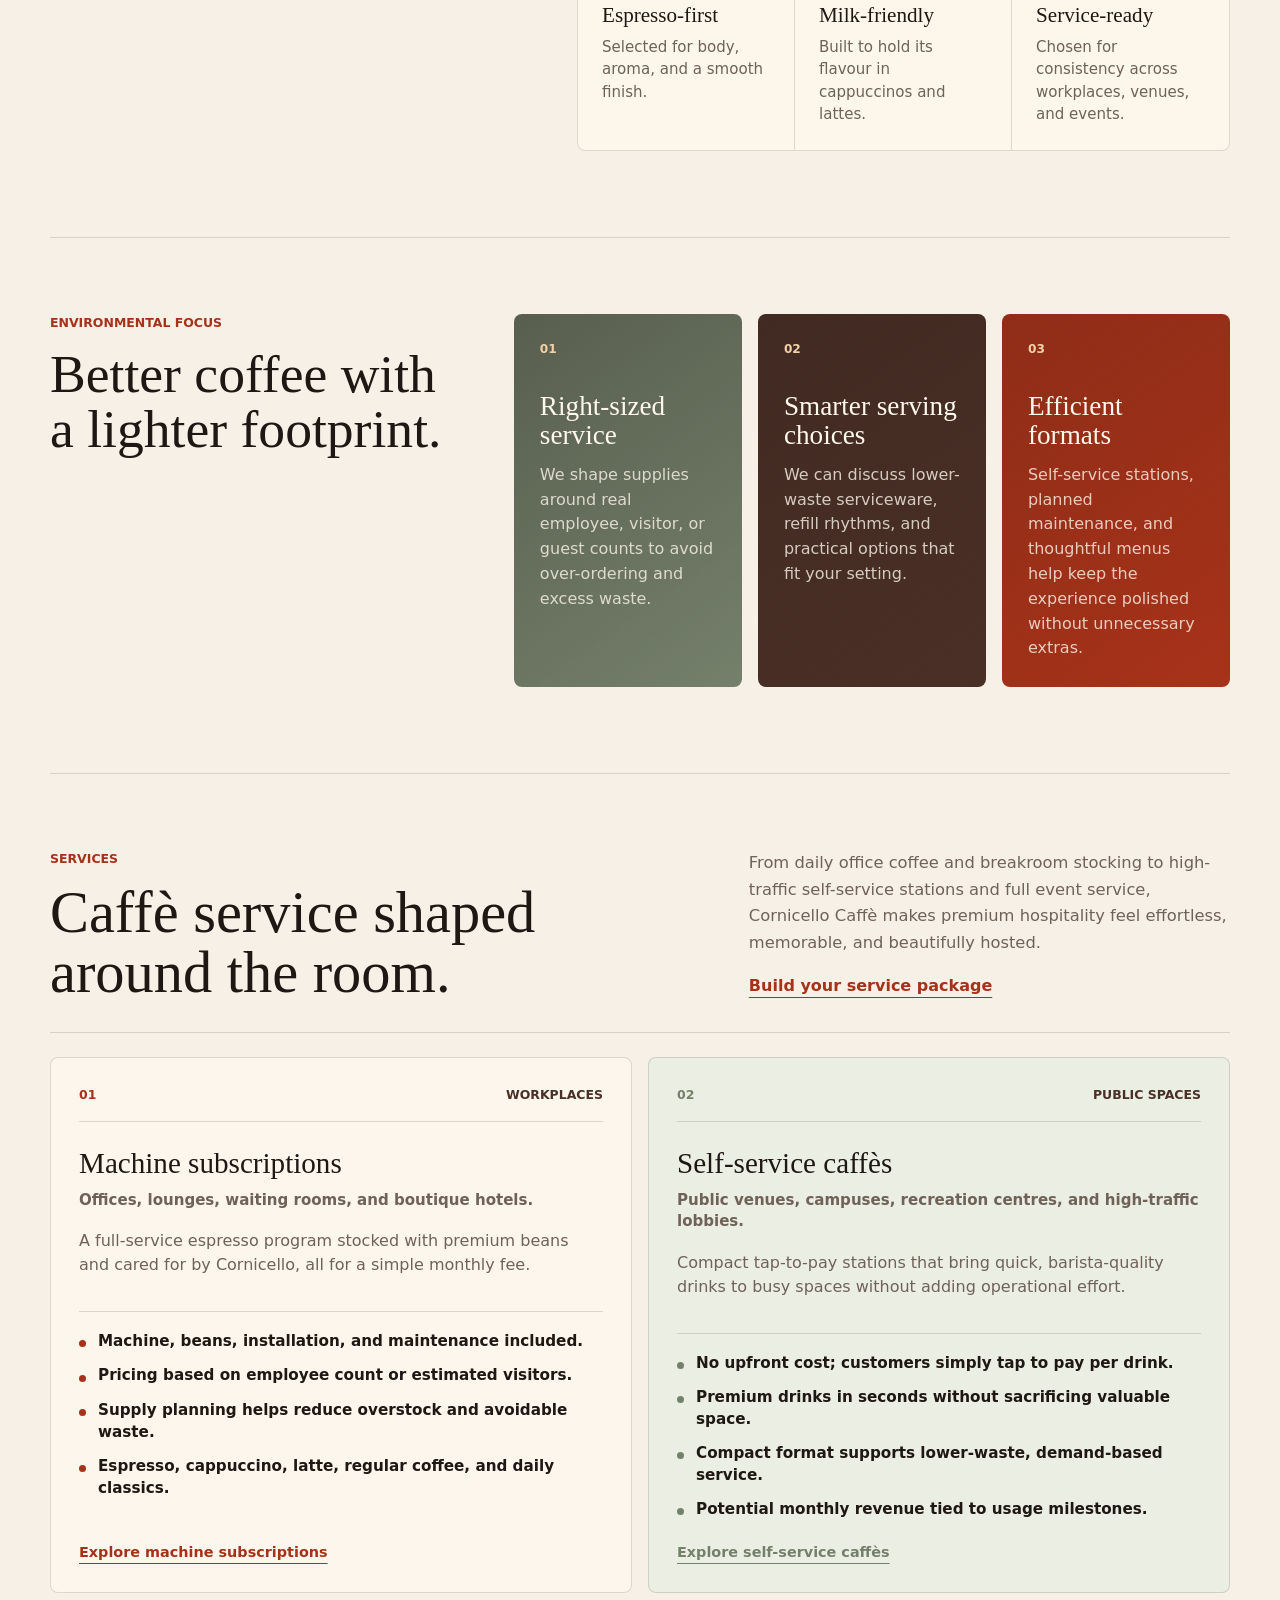
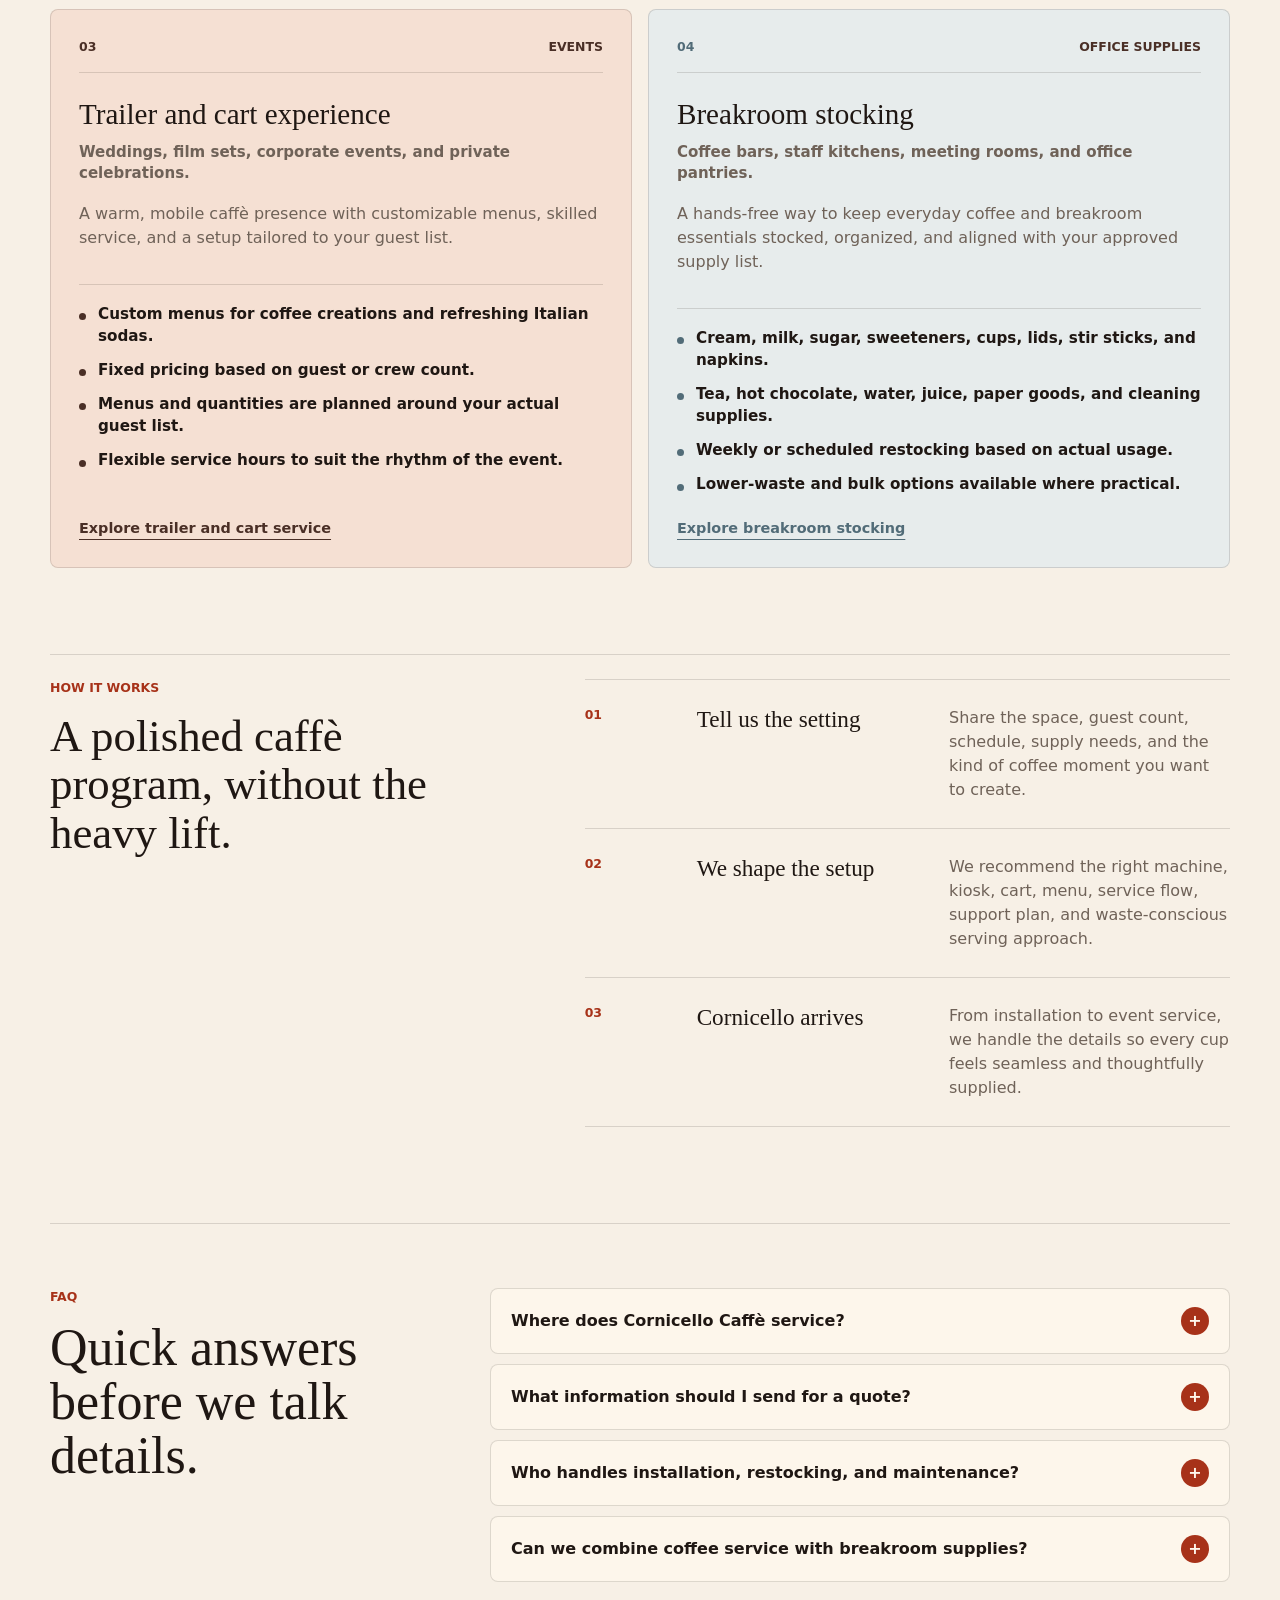
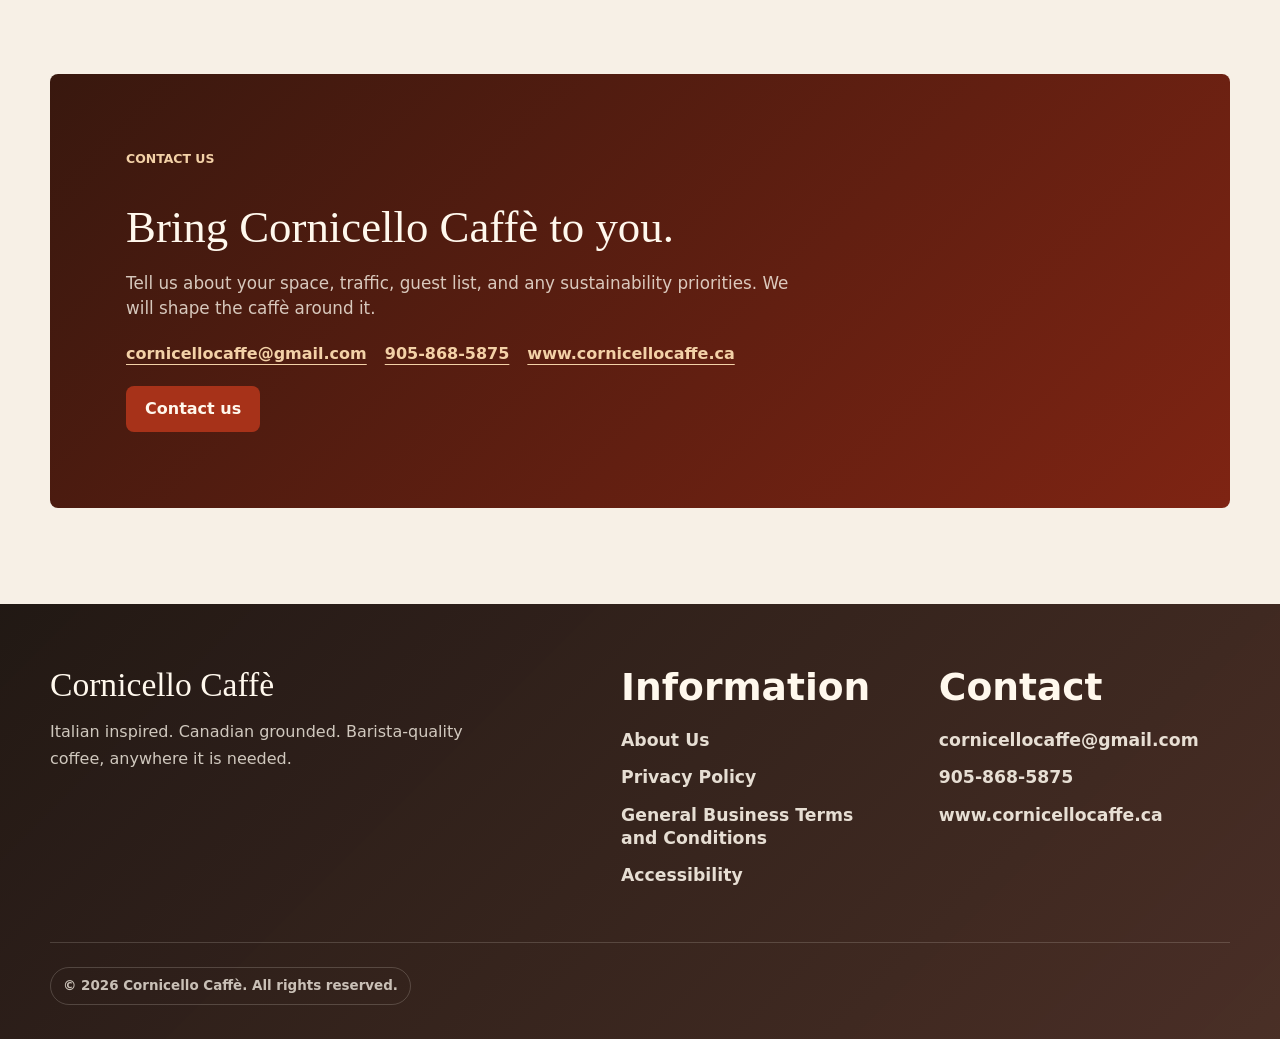
==== commit 11e8200e: "Improve site UX and mobile navigation" ====
--- a/index.html
+++ b/index.html
@@ -5,7 +5,7 @@
     <meta name="viewport" content="width=device-width, initial-scale=1">
     <title>Cornicello Caff&egrave;</title>
     <meta name="description" content="Cornicello Caff&egrave; brings espresso, dolci, and a warm Italian caff&egrave; moment wherever people gather, with thoughtful service choices that reduce avoidable waste.">
-    <link rel="stylesheet" href="styles.css?v=footer-contact">
+    <link rel="stylesheet" href="styles.css?v=ux-cleanup-2">
     <script src="script.js?v=contact-panel" defer></script>
   </head>
   <body>
@@ -19,7 +19,9 @@
             <nav aria-label="Cornicello navigation">
               <a href="#photo-about">About Us</a>
               <a href="#photo-services">Services</a>
+              <a href="#process">How it works</a>
               <a href="#contact">Contact</a>
+              <a class="nav-cta" href="#contact">Request a quote</a>
             </nav>
           </header>
           <div class="hero-statement">
@@ -34,6 +36,14 @@
             </div>
           </div>
         </div>
+
+        <nav class="quick-nav" aria-label="Homepage sections">
+          <a href="#photo-services">Services</a>
+          <a href="#photo-about">About Us</a>
+          <a href="#process">How it works</a>
+          <a href="#faq">FAQ</a>
+          <a href="#contact">Contact</a>
+        </nav>
 
         <section class="promise-strip" aria-label="Cornicello service promises">
           <article>
@@ -58,6 +68,39 @@
           </article>
         </section>
 
+        <section class="solution-finder" aria-label="Find the right Cornicello service">
+          <div class="finder-copy">
+            <p class="eyebrow">Find your fit</p>
+            <h2>Start with the setting.</h2>
+            <p>
+              Choose the service path closest to your space. Each page explains the format,
+              ideal use case, pricing model, and next step.
+            </p>
+          </div>
+          <div class="finder-options">
+            <a href="machine-subscriptions.html">
+              <span>For offices</span>
+              <strong>Machine subscriptions</strong>
+              <small>Daily coffee for teams, guests, and waiting rooms.</small>
+            </a>
+            <a href="self-service-caffes.html">
+              <span>For busy venues</span>
+              <strong>Self-service caff&egrave;s</strong>
+              <small>Tap-to-pay coffee stations for public spaces.</small>
+            </a>
+            <a href="trailer-cart-experience.html">
+              <span>For events</span>
+              <strong>Trailer and cart experience</strong>
+              <small>Hosted coffee service for gatherings and productions.</small>
+            </a>
+            <a href="breakroom-stocking.html">
+              <span>For stocked spaces</span>
+              <strong>Breakroom stocking</strong>
+              <small>Office coffee supplies, pantry items, and restocking.</small>
+            </a>
+          </div>
+        </section>
+
         <section class="feature-intro story-section" id="photo-about">
           <div class="story-heading">
             <p class="eyebrow">About us</p>
@@ -246,7 +289,7 @@
           </div>
         </section>
 
-        <section class="process-section" aria-label="How Cornicello works">
+        <section class="process-section" id="process" aria-label="How Cornicello works">
           <div class="process-header">
             <p class="eyebrow">How it works</p>
             <h2>A polished caff&egrave; program, without the heavy lift.</h2>
@@ -268,6 +311,31 @@
               <h3>Cornicello arrives</h3>
               <p>From installation to event service, we handle the details so every cup feels seamless and thoughtfully supplied.</p>
             </article>
+          </div>
+        </section>
+
+        <section class="faq-section" id="faq" aria-label="Frequently asked questions">
+          <div class="faq-heading">
+            <p class="eyebrow">FAQ</p>
+            <h2>Quick answers before we talk details.</h2>
+          </div>
+          <div class="faq-list">
+            <details>
+              <summary>Where does Cornicello Caff&egrave; service?</summary>
+              <p>We are Canadian grounded and focused on local service. Tell us your location and the service you need, and we will confirm availability for your workplace, venue, or event.</p>
+            </details>
+            <details>
+              <summary>What information should I send for a quote?</summary>
+              <p>Start with your location, employee or guest count, service type, preferred timing, and any supply, sustainability, or venue requirements.</p>
+            </details>
+            <details>
+              <summary>Who handles installation, restocking, and maintenance?</summary>
+              <p>Cornicello shapes the setup, service rhythm, supply planning, and maintenance approach around your site so the coffee program stays easy to run.</p>
+            </details>
+            <details>
+              <summary>Can we combine coffee service with breakroom supplies?</summary>
+              <p>Yes. Breakroom stocking can be paired with a machine program or planned as a standalone service for approved office supplies.</p>
+            </details>
           </div>
         </section>
 
--- a/styles.css
+++ b/styles.css
@@ -17,6 +17,10 @@
   box-sizing: border-box;
 }
 
+html {
+  scroll-behavior: smooth;
+}
+
 body {
   margin: 0;
   color: var(--ink);
@@ -33,6 +37,10 @@
 a {
   color: inherit;
   text-decoration: none;
+}
+
+[id] {
+  scroll-margin-top: 76px;
 }
 
 .preview-bar {
@@ -157,7 +165,7 @@
 .site-nav nav {
   display: flex;
   align-items: center;
-  gap: 34px;
+  gap: 24px;
   font-size: 1rem;
   font-weight: 600;
 }
@@ -173,6 +181,33 @@
   outline: none;
   text-decoration: underline;
   text-underline-offset: 6px;
+}
+
+.nav-cta {
+  display: inline-flex;
+  min-height: 38px;
+  padding: 0 14px;
+  align-items: center;
+  color: var(--cream);
+  background: rgba(167, 50, 25, 0.92);
+  border: 1px solid rgba(255, 248, 237, 0.28);
+  border-radius: 8px;
+  opacity: 1;
+  white-space: nowrap;
+}
+
+.site-nav-page .nav-cta {
+  color: var(--cream);
+  border-color: transparent;
+  background: var(--red);
+}
+
+.nav-cta:hover,
+.nav-cta:focus-visible,
+.site-nav-page .nav-cta:hover,
+.site-nav-page .nav-cta:focus-visible {
+  background: var(--red-deep);
+  text-decoration: none;
 }
 
 .photo-hero,
@@ -239,6 +274,44 @@
 .photo-hero .button.secondary:focus-visible {
   border-color: var(--cream);
   background: rgba(255, 248, 237, 0.18);
+}
+
+.quick-nav {
+  position: sticky;
+  top: 0;
+  z-index: 12;
+  display: flex;
+  justify-content: center;
+  gap: 4px;
+  padding: 10px 14px;
+  overflow-x: auto;
+  color: var(--espresso);
+  background: rgba(255, 248, 237, 0.9);
+  border-bottom: 1px solid var(--line);
+  backdrop-filter: blur(16px);
+  scrollbar-width: none;
+}
+
+.quick-nav::-webkit-scrollbar {
+  display: none;
+}
+
+.quick-nav a {
+  display: inline-flex;
+  min-height: 38px;
+  align-items: center;
+  padding: 0 14px;
+  border-radius: 999px;
+  font-size: 0.9rem;
+  font-weight: 850;
+  white-space: nowrap;
+}
+
+.quick-nav a:hover,
+.quick-nav a:focus-visible {
+  color: var(--cream);
+  background: var(--espresso);
+  outline: none;
 }
 
 h1,
@@ -331,6 +404,89 @@
 .promise-strip p {
   margin-bottom: 0;
   color: var(--muted);
+}
+
+.solution-finder {
+  display: grid;
+  grid-template-columns: minmax(260px, 0.45fr) minmax(0, 1fr);
+  gap: 42px;
+  width: min(1180px, calc(100% - 80px));
+  margin: 0 auto;
+  padding: 72px 0 10px;
+  align-items: start;
+}
+
+.finder-copy h2 {
+  max-width: 460px;
+  margin-bottom: 16px;
+  font-size: 3.2rem;
+  line-height: 1.04;
+}
+
+.finder-copy p:not(.eyebrow) {
+  max-width: 460px;
+  margin-bottom: 0;
+  color: var(--muted);
+  line-height: 1.65;
+}
+
+.finder-options {
+  display: grid;
+  grid-template-columns: repeat(2, minmax(0, 1fr));
+  gap: 12px;
+}
+
+.finder-options a {
+  display: grid;
+  gap: 8px;
+  min-height: 172px;
+  padding: 22px;
+  background: rgba(255, 248, 237, 0.76);
+  border: 1px solid var(--line);
+  border-radius: 8px;
+  transition: transform 180ms ease, box-shadow 180ms ease, border-color 180ms ease;
+}
+
+.finder-options a:nth-child(2) {
+  background: rgba(232, 238, 226, 0.7);
+}
+
+.finder-options a:nth-child(3) {
+  background: rgba(245, 220, 205, 0.7);
+}
+
+.finder-options a:nth-child(4) {
+  background: rgba(227, 235, 238, 0.72);
+}
+
+.finder-options a:hover,
+.finder-options a:focus-visible {
+  border-color: rgba(167, 50, 25, 0.3);
+  transform: translateY(-2px);
+  box-shadow: 0 16px 38px rgba(31, 23, 19, 0.1);
+  outline: 2px solid rgba(167, 50, 25, 0.28);
+  outline-offset: 3px;
+}
+
+.finder-options span {
+  color: var(--red);
+  font-size: 0.76rem;
+  font-weight: 900;
+  text-transform: uppercase;
+}
+
+.finder-options strong {
+  font-family: var(--serif);
+  font-size: 1.55rem;
+  font-weight: 400;
+  line-height: 1.08;
+}
+
+.finder-options small {
+  color: var(--muted);
+  font-size: 0.95rem;
+  font-weight: 650;
+  line-height: 1.46;
 }
 
 .feature-intro {
@@ -1042,6 +1198,80 @@
   min-height: 1.4em;
   color: #f3d1a7;
   font-weight: 900;
+}
+
+.faq-section {
+  display: grid;
+  grid-template-columns: minmax(260px, 0.5fr) minmax(0, 1fr);
+  gap: 70px;
+  width: min(1180px, calc(100% - 80px));
+  margin: 0 auto 92px;
+  padding-top: 64px;
+  border-top: 1px solid var(--line);
+}
+
+.faq-heading h2 {
+  max-width: 560px;
+  margin-bottom: 0;
+  font-size: 3.25rem;
+  line-height: 1.04;
+}
+
+.faq-list {
+  display: grid;
+  gap: 10px;
+}
+
+.faq-list details {
+  background: rgba(255, 248, 237, 0.72);
+  border: 1px solid var(--line);
+  border-radius: 8px;
+}
+
+.faq-list summary {
+  display: flex;
+  min-height: 64px;
+  align-items: center;
+  justify-content: space-between;
+  gap: 18px;
+  padding: 18px 20px;
+  color: var(--ink);
+  cursor: pointer;
+  font-weight: 850;
+  line-height: 1.35;
+  list-style: none;
+}
+
+.faq-list summary::-webkit-details-marker {
+  display: none;
+}
+
+.faq-list summary::after {
+  display: grid;
+  flex: 0 0 28px;
+  width: 28px;
+  height: 28px;
+  place-items: center;
+  color: var(--cream);
+  background: var(--red);
+  border-radius: 50%;
+  content: "+";
+  font-weight: 900;
+}
+
+.faq-list details[open] summary::after {
+  content: "-";
+}
+
+.faq-list summary:focus-visible {
+  outline: 2px solid rgba(167, 50, 25, 0.35);
+  outline-offset: 3px;
+}
+
+.faq-list p {
+  margin: -4px 20px 20px;
+  color: var(--muted);
+  line-height: 1.62;
 }
 
 .office-layout {
@@ -1843,6 +2073,7 @@
   }
 
   .feature-intro,
+  .solution-finder,
   .beans-section,
   .eco-section,
   .team-header,
@@ -1850,6 +2081,7 @@
   .services-section,
   .promise-strip,
   .process-section,
+  .faq-section,
   .office-hero,
   .office-services,
   .kiosk-details,
@@ -1921,12 +2153,20 @@
     gap: 22px;
   }
 
+  .solution-finder,
+  .faq-section {
+    grid-template-columns: 1fr;
+    gap: 28px;
+  }
+
   .feature-intro {
     align-items: start;
   }
 
   .story-heading h2,
-  .beans-copy h2 {
+  .finder-copy h2,
+  .beans-copy h2,
+  .faq-heading h2 {
     font-size: 3.3rem;
   }
 
@@ -1948,6 +2188,10 @@
 
   .service-cards {
     grid-template-columns: 1fr;
+  }
+
+  .finder-options {
+    grid-template-columns: 1fr 1fr;
   }
 
   .service-detail-hero {
@@ -2071,8 +2315,37 @@
   }
 
   .site-nav nav {
-    gap: 14px;
+    width: 100%;
+    flex-wrap: wrap;
+    gap: 8px;
+    padding-bottom: 4px;
     font-size: 0.92rem;
+  }
+
+  .site-nav nav a {
+    flex: 0 0 auto;
+  }
+
+  .nav-cta {
+    min-height: 34px;
+    padding: 0 12px;
+  }
+
+  .quick-nav {
+    flex-wrap: wrap;
+    justify-content: flex-start;
+    padding: 8px 14px;
+    overflow-x: visible;
+  }
+
+  .quick-nav a {
+    min-height: 34px;
+    padding: 0 12px;
+    font-size: 0.84rem;
+  }
+
+  [id] {
+    scroll-margin-top: 104px;
   }
 
   .hero-statement {
@@ -2113,12 +2386,14 @@
   }
 
   .feature-intro,
+  .solution-finder,
   .beans-section,
   .eco-section,
   .team-header,
   .team-grid,
   .services-section,
   .process-section,
+  .faq-section,
   .office-hero,
   .office-services,
   .kiosk-details,
@@ -2144,9 +2419,11 @@
   }
 
   .story-heading h2,
+  .finder-copy h2,
   .beans-copy h2,
   .eco-section h2,
-  .services-header h2 {
+  .services-header h2,
+  .faq-heading h2 {
     font-size: 2.35rem;
     line-height: 1.06;
   }
@@ -2164,6 +2441,19 @@
 
   .beans-section {
     padding: 52px 0;
+  }
+
+  .solution-finder {
+    padding: 52px 0 12px;
+  }
+
+  .finder-options {
+    grid-template-columns: 1fr;
+  }
+
+  .finder-options a {
+    min-height: 0;
+    padding: 22px;
   }
 
   .eco-section {
@@ -2347,6 +2637,11 @@
   }
 
   .process-section {
+    margin-bottom: 58px;
+    padding: 52px 0 0;
+  }
+
+  .faq-section {
     margin-bottom: 58px;
     padding: 52px 0 0;
   }
